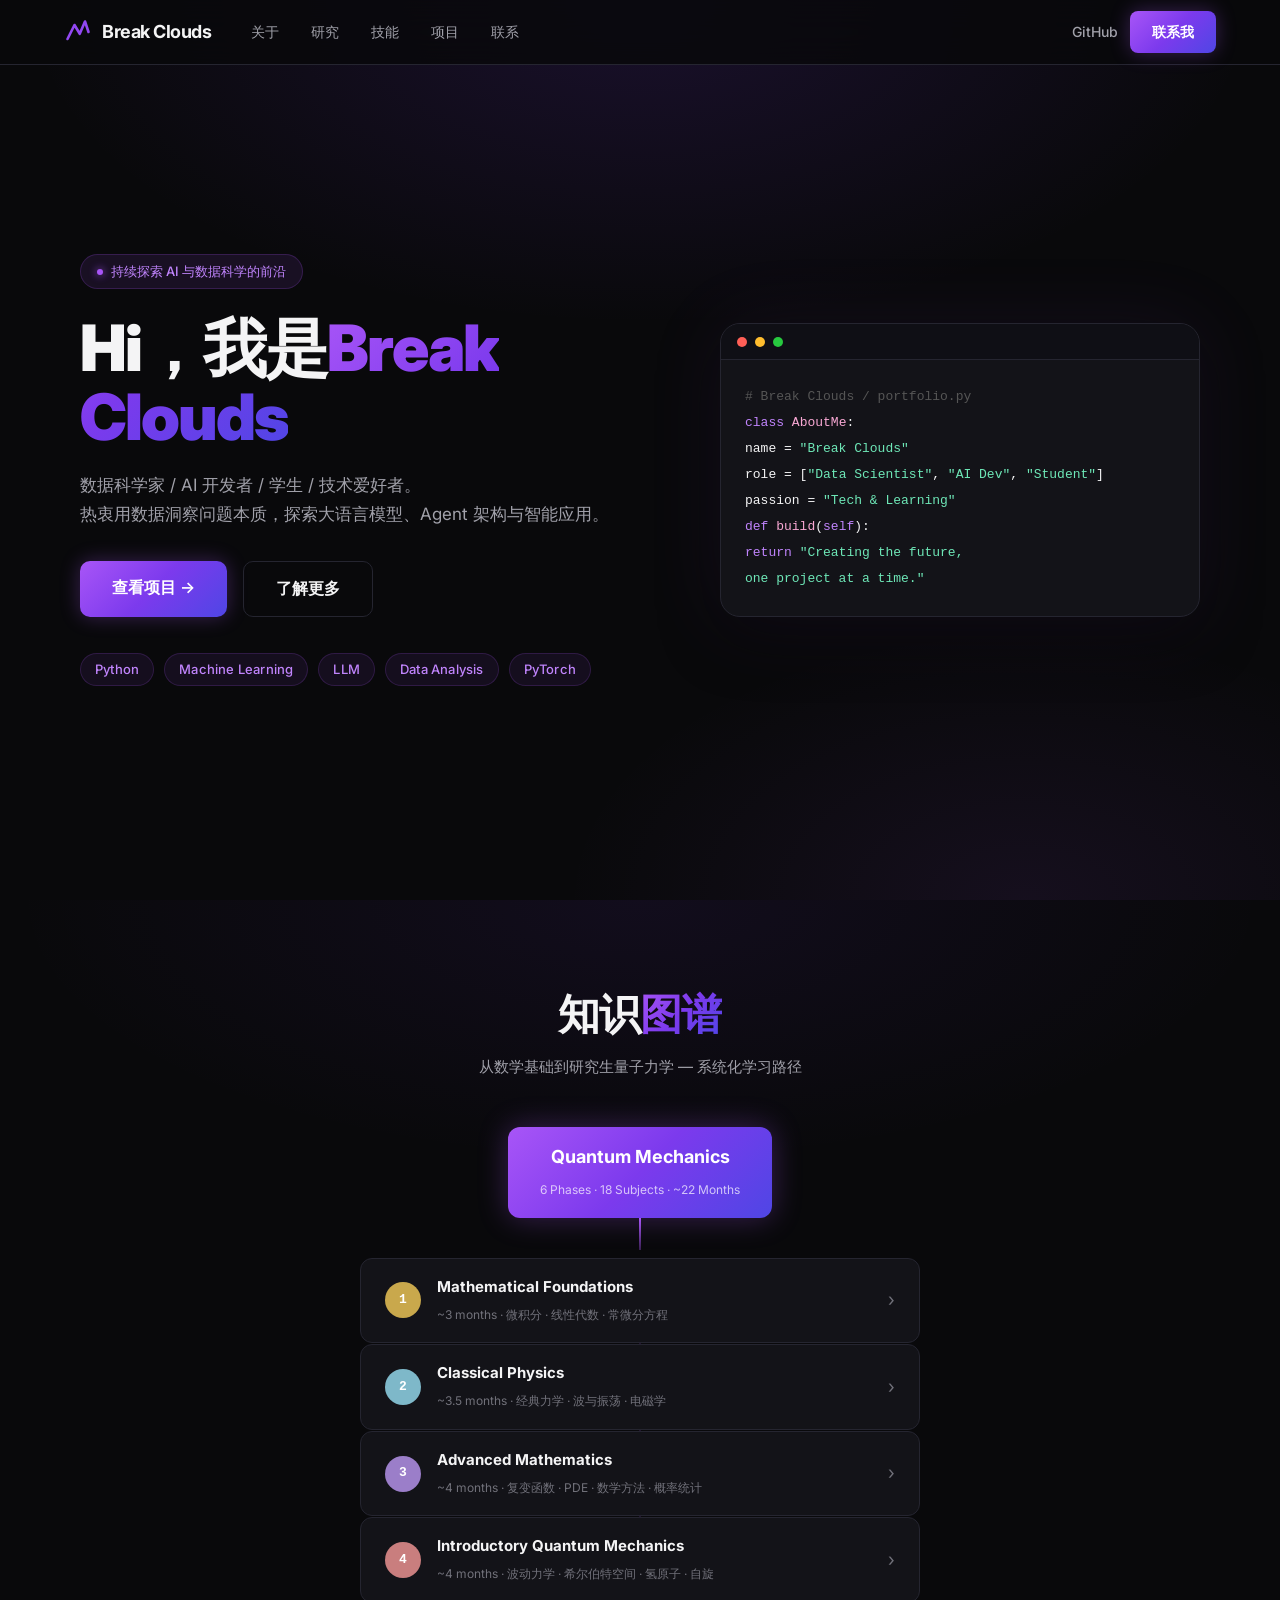
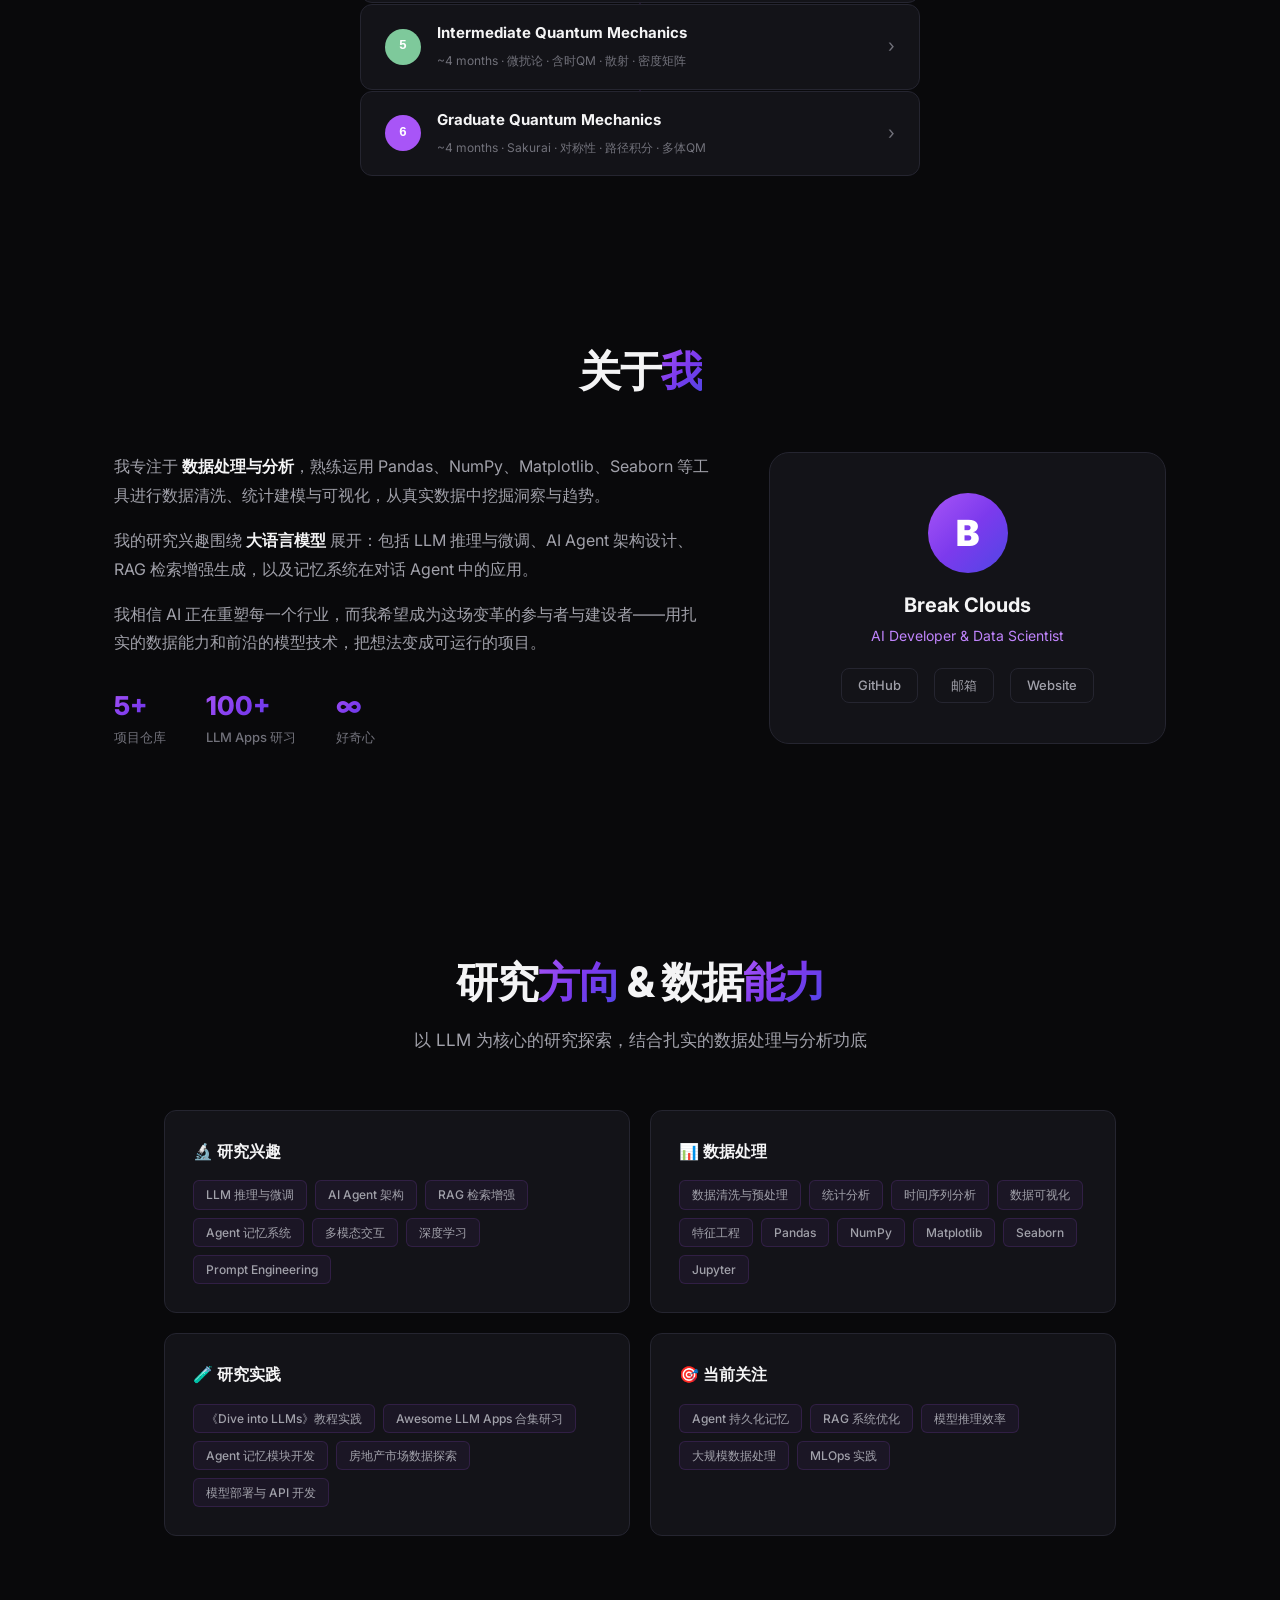
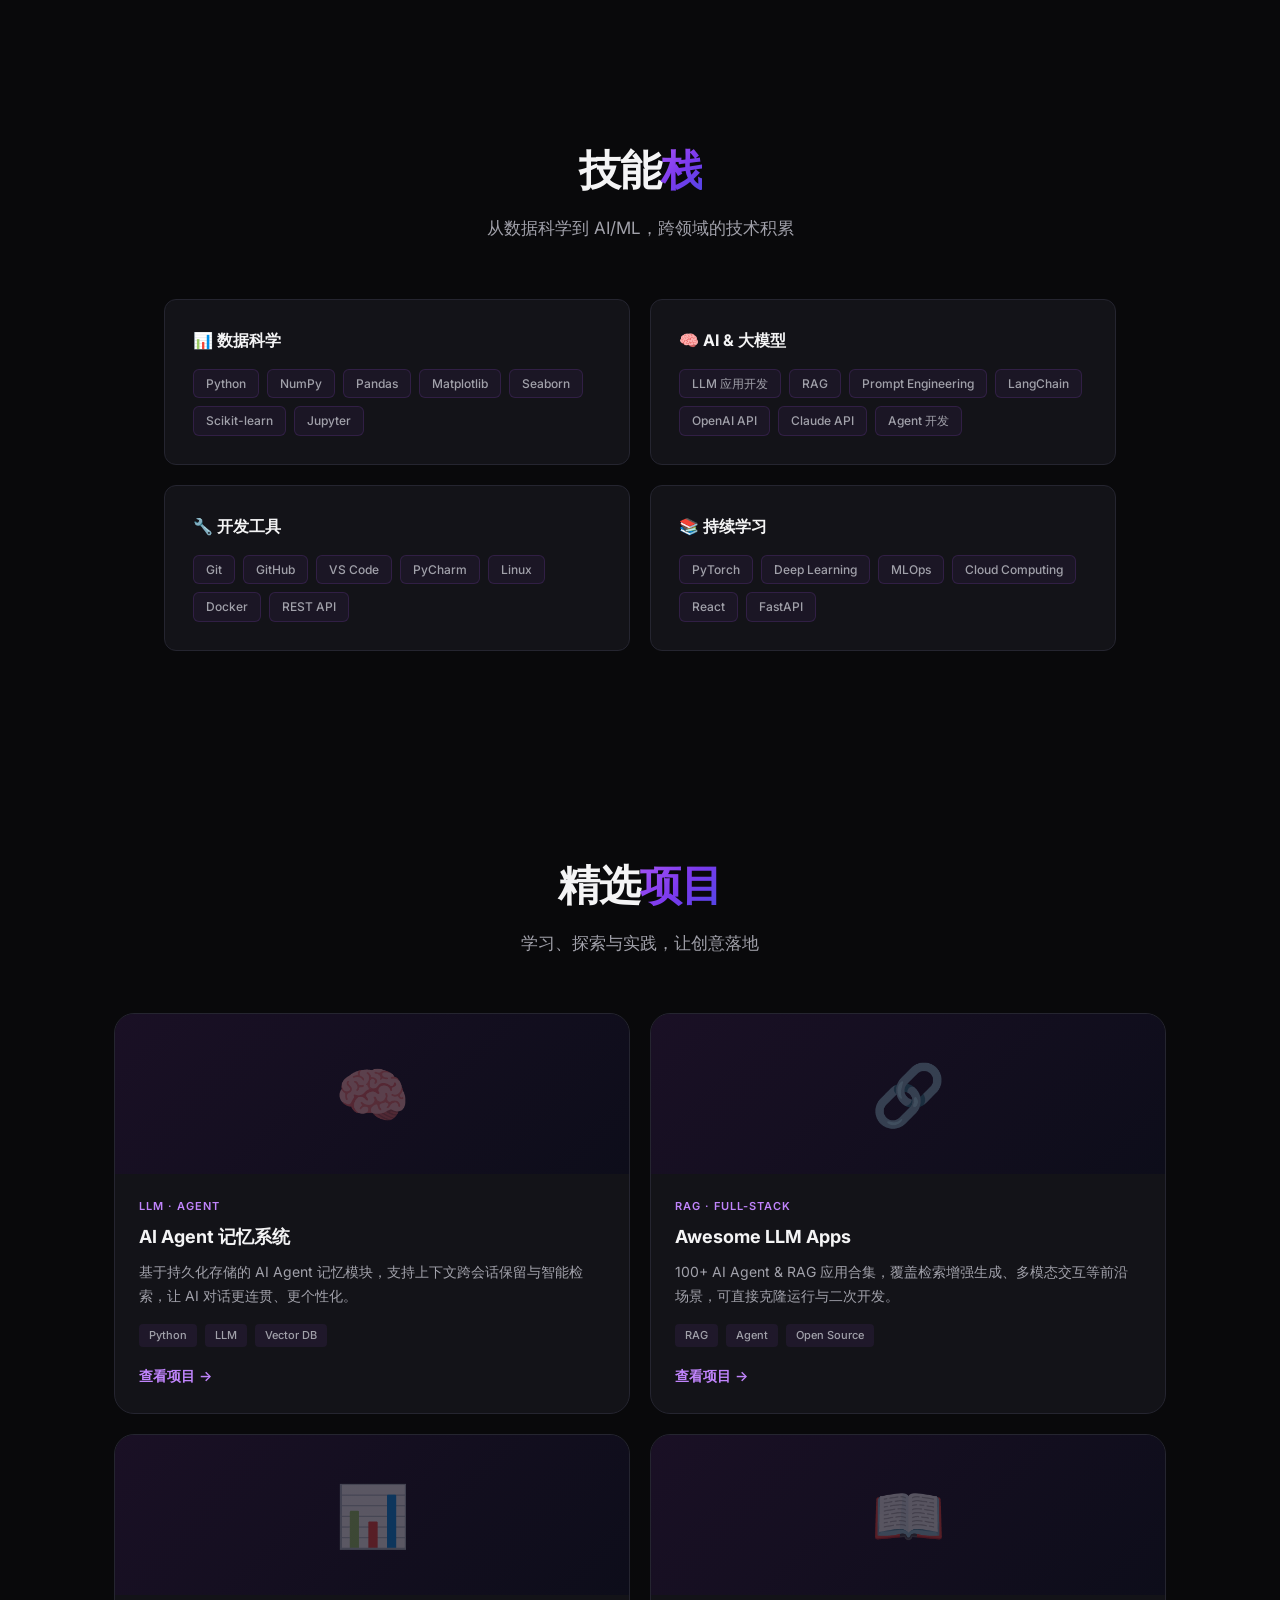
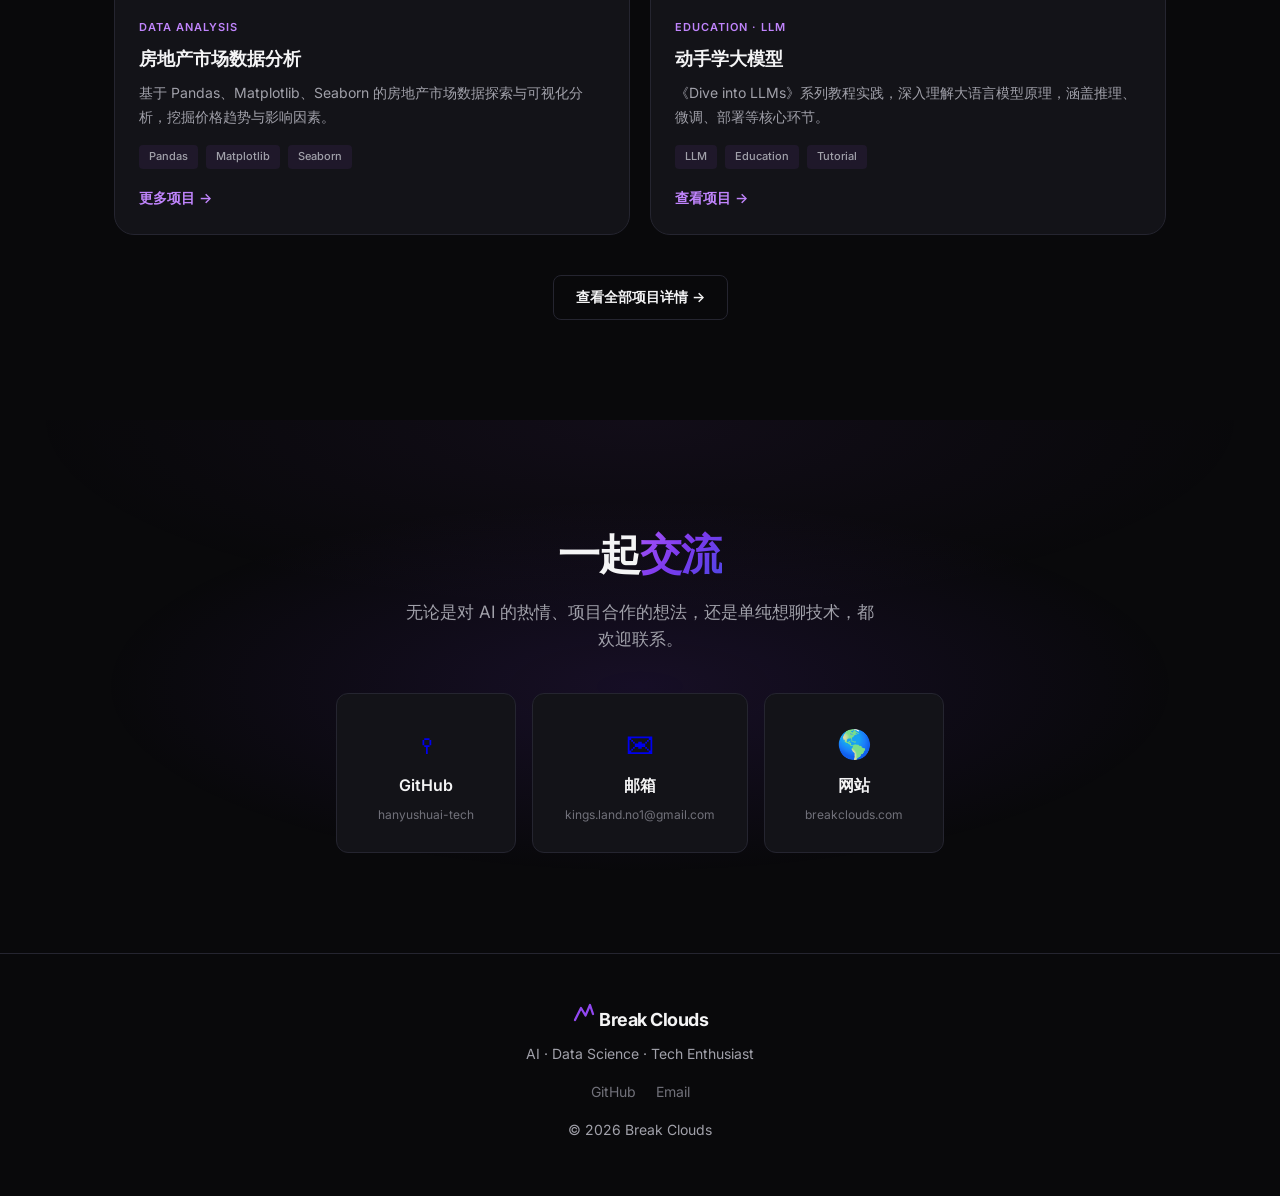
==== index.html @ 9a4477a2 "feat: add quantum mechanics knowledge graph tree to homepage" ====
<!DOCTYPE html>
<html lang="zh-CN">
<head>
<meta charset="UTF-8">
<link rel="icon" type="image/svg+xml" href="favicon.svg">
<meta name="viewport" content="width=device-width, initial-scale=1.0">
<title>Break Clouds — AI · 数据科学 · 技术探索</title>
<meta name="description" content="Break Clouds 个人品牌站 — 专注数据处理与 AI 研究，分享 LLM、Agent、RAG 项目与技术思考。">
<meta name="author" content="Break Clouds">
<meta name="keywords" content="AI,LLM,Data Science,Agent,RAG,Python,Machine Learning,数据科学,大语言模型">
<link rel="canonical" href="https://breakclouds.com/">

<!-- Open Graph -->
<meta property="og:type" content="website">
<meta property="og:url" content="https://breakclouds.com/">
<meta property="og:title" content="Break Clouds — AI · 数据科学 · 技术探索">
<meta property="og:description" content="专注数据处理与 AI 研究，分享 LLM、Agent、RAG 项目与技术思考。">
<meta property="og:site_name" content="Break Clouds">
<meta property="og:locale" content="zh_CN">

<!-- Twitter Card -->
<meta name="twitter:card" content="summary_large_image">
<meta name="twitter:title" content="Break Clouds — AI · 数据科学 · 技术探索">
<meta name="twitter:description" content="专注数据处理与 AI 研究，分享 LLM、Agent、RAG 项目与技术思考。">

<!-- JSON-LD Structured Data -->
<script type="application/ld+json">
{
  "@context": "https://schema.org",
  "@type": "Person",
  "name": "Break Clouds",
  "url": "https://breakclouds.com",
  "sameAs": [
    "https://github.com/hanyushuai-tech"
  ],
  "jobTitle": "AI Developer & Data Scientist",
  "description": "数据科学家 / AI 开发者 / 学生 / 技术爱好者",
  "email": "kings.land.no1@gmail.com",
  "knowsAbout": ["Artificial Intelligence", "Machine Learning", "Large Language Models", "Data Science", "Python", "RAG", "AI Agent"]
}
</script>

<link rel="stylesheet" href="style.css">
<link rel="preconnect" href="https://fonts.googleapis.com">
<link rel="preconnect" href="https://fonts.gstatic.com" crossorigin>
<link href="https://fonts.googleapis.com/css2?family=Inter:wght@400;500;600;700;800;900&display=swap" rel="stylesheet">

<!-- Google Analytics -->
<script async src="https://www.googletagmanager.com/gtag/js?id=G-9PDBBTPZYR"></script>
<script>
  window.dataLayer = window.dataLayer || [];
  function gtag(){dataLayer.push(arguments);}
  gtag('js', new Date());
  gtag('config', 'G-9PDBBTPZYR');
</script>
</head>
<body>

<nav class="nav" id="navbar">
  <div class="nav-inner">
    <a href="#" class="logo">
      <svg width="28" height="28" viewBox="0 0 32 32" fill="none">
        <path d="M4 24L12 8L18 18L24 4L28 16" stroke="url(#logo-grad)" stroke-width="3" stroke-linecap="round" stroke-linejoin="round"/>
        <defs><linearGradient id="logo-grad" x1="0" y1="32" x2="32" y2="0"><stop stop-color="#a855f7"/><stop offset="1" stop-color="#7c3aed"/></linearGradient></defs>
      </svg>
      Break Clouds
    </a>
    <div class="nav-links" id="navLinks">
      <a href="#about">关于</a>
      <a href="#research">研究</a>
      <a href="#skills">技能</a>
      <a href="projects.html">项目</a>
      <a href="#contact">联系</a>
    </div>
    <div class="nav-actions" id="navActions">
      <a href="https://github.com/hanyushuai-tech" target="_blank" rel="noopener" class="btn-ghost">GitHub</a>
      <a href="#contact" class="btn-primary">联系我</a>
    </div>
    <button class="hamburger" id="hamburger" aria-label="菜单" aria-expanded="false">
      <span></span><span></span><span></span>
    </button>
  </div>
</nav>

<!-- Mobile overlay -->
<div class="mobile-overlay" id="mobileOverlay">
  <div class="mobile-nav-content">
    <a href="#about" class="mobile-nav-link">关于</a>
    <a href="#research" class="mobile-nav-link">研究</a>
    <a href="#skills" class="mobile-nav-link">技能</a>
    <a href="projects.html" class="mobile-nav-link">项目</a>
    <a href="#contact" class="mobile-nav-link">联系</a>
    <div class="mobile-nav-divider"></div>
    <a href="https://github.com/hanyushuai-tech" target="_blank" rel="noopener" class="mobile-nav-link">GitHub</a>
    <a href="#contact" class="btn-primary mobile-cta">联系我</a>
  </div>
</div>

<section class="hero">
  <div class="hero-bg"></div>
  <div class="hero-content reveal">
    <div class="hero-badge">
      <span class="badge-dot"></span> 持续探索 AI 与数据科学的前沿
    </div>
    <h1>Hi，我是<span class="gradient-text">Break Clouds</span></h1>
    <p class="hero-desc">数据科学家 / AI 开发者 / 学生 / 技术爱好者。<br>热衷用数据洞察问题本质，探索大语言模型、Agent 架构与智能应用。</p>
    <div class="hero-btns">
      <a href="projects.html" class="btn-primary btn-lg">查看项目 →</a>
      <a href="#about" class="btn-outline btn-lg">了解更多</a>
    </div>
    <div class="hero-tags">
      <span class="tag">Python</span>
      <span class="tag">Machine Learning</span>
      <span class="tag">LLM</span>
      <span class="tag">Data Analysis</span>
      <span class="tag">PyTorch</span>
    </div>
  </div>
  <div class="hero-preview reveal">
    <div class="preview-window">
      <div class="preview-bar"><span></span><span></span><span></span></div>
      <div class="preview-code">
<span class="line"><span class="comment"># Break Clouds / portfolio.py</span></span>
<span class="line"></span>
<span class="line"><span class="keyword">class</span> <span class="fn">AboutMe</span>:</span>
<span class="line">    name     = <span class="string">"Break Clouds"</span></span>
<span class="line">    role     = [<span class="string">"Data Scientist"</span>, <span class="string">"AI Dev"</span>, <span class="string">"Student"</span>]</span>
<span class="line">    passion  = <span class="string">"Tech & Learning"</span></span>
<span class="line"></span>
<span class="line">    <span class="keyword">def</span> <span class="fn">build</span>(<span class="keyword">self</span>):</span>
<span class="line">        <span class="keyword">return</span> <span class="string">"Creating the future, </span></span>
<span class="line"><span class="string">                one project at a time."</span></span>
      </div>
    </div>
  </div>
</section>

<!-- ===== Knowledge Graph Tree ===== -->
<style>
.kg-section {
  padding: 80px 24px 60px;
  position: relative;
  overflow: hidden;
}
.kg-section::before {
  content: '';
  position: absolute; inset: 0;
  background: radial-gradient(ellipse 70% 40% at 50% 0%, rgba(124,58,237,0.08) 0%, transparent 70%);
  pointer-events: none;
}
.kg-header { text-align: center; margin-bottom: 48px; position: relative; z-index: 1; }
.kg-header h2 { font-size: clamp(28px, 4vw, 42px); font-weight: 800; letter-spacing: -1px; margin-bottom: 8px; }
.kg-header p { color: var(--text-dim); font-size: 15px; }

.kg-tree {
  max-width: 900px; margin: 0 auto;
  position: relative; z-index: 1;
}

/* Root node */
.kg-root {
  display: flex; flex-direction: column; align-items: center;
  margin-bottom: 8px;
}
.kg-root-node {
  background: var(--gradient-1); border: none; border-radius: 12px;
  padding: 16px 32px; text-align: center;
  box-shadow: 0 0 30px rgba(168,85,247,0.3);
  cursor: default;
}
.kg-root-node h3 { font-size: 18px; font-weight: 700; color: #fff; margin: 0 0 4px; }
.kg-root-node span { font-size: 12px; color: rgba(255,255,255,0.7); }

/* Vertical connector from root */
.kg-trunk {
  width: 2px; height: 32px;
  background: linear-gradient(to bottom, var(--purple), rgba(168,85,247,0.3));
  margin: 0 auto;
}

/* Horizontal bar connecting phases */
.kg-hbar {
  height: 2px; background: rgba(168,85,247,0.25);
  margin: 0 auto; position: relative;
}

/* Phase level */
.kg-phases {
  display: flex; flex-direction: column; gap: 0;
  position: relative;
}

.kg-phase { position: relative; }

/* Vertical line on left */
.kg-phase::before {
  content: ''; position: absolute;
  left: 50%; top: 0; bottom: 0;
  width: 2px; background: rgba(168,85,247,0.15);
  transform: translateX(-50%);
  z-index: 0;
}
.kg-phase:last-child::before { display: none; }

/* Phase header (clickable) */
.kg-phase-header {
  display: flex; align-items: center; gap: 16px;
  background: var(--bg-card); border: 1px solid var(--border);
  border-radius: 12px; padding: 16px 24px;
  cursor: pointer; transition: all 0.3s;
  position: relative; z-index: 1;
  margin: 0 auto;
  max-width: 560px; width: 100%;
}
.kg-phase-header:hover { border-color: var(--pc, var(--purple)); }
.kg-phase-header.open { border-color: var(--pc, var(--purple)); border-bottom-left-radius: 0; border-bottom-right-radius: 0; }

.kg-phase-dot {
  width: 36px; height: 36px; border-radius: 50%;
  display: flex; align-items: center; justify-content: center;
  font-family: 'SF Mono','Fira Code',monospace; font-size: 13px; font-weight: 700;
  color: #fff; flex-shrink: 0;
}
.kg-phase-info { flex: 1; }
.kg-phase-info h4 { font-size: 15px; font-weight: 700; margin: 0 0 2px; }
.kg-phase-info small { font-size: 12px; color: var(--text-muted); }
.kg-phase-arrow {
  font-size: 18px; color: var(--text-muted); transition: transform 0.3s;
  flex-shrink: 0;
}
.kg-phase-header.open .kg-phase-arrow { transform: rotate(90deg); }

/* Phase colors */
.kg-phase[data-p="1"] { --pc: #c9a84c; }
.kg-phase[data-p="2"] { --pc: #7eb8c9; }
.kg-phase[data-p="3"] { --pc: #9b7ec9; }
.kg-phase[data-p="4"] { --pc: #c97e7e; }
.kg-phase[data-p="5"] { --pc: #7ec99b; }
.kg-phase[data-p="6"] { --pc: #a855f7; }

/* Subjects panel */
.kg-subjects {
  max-width: 560px; margin: 0 auto;
  background: var(--bg-card); border: 1px solid var(--pc, var(--border));
  border-top: none; border-radius: 0 0 12px 12px;
  overflow: hidden; transition: max-height 0.4s ease, opacity 0.3s;
  max-height: 0; opacity: 0;
}
.kg-subjects.open { max-height: 2000px; opacity: 1; }

.kg-subject {
  padding: 14px 24px;
  border-bottom: 1px solid rgba(255,255,255,0.04);
  cursor: pointer; transition: background 0.2s;
}
.kg-subject:last-child { border-bottom: none; }
.kg-subject:hover { background: rgba(255,255,255,0.02); }

.kg-subject-top {
  display: flex; align-items: center; justify-content: space-between;
  gap: 12px;
}
.kg-subject-name {
  font-size: 14px; font-weight: 600; color: var(--text);
  display: flex; align-items: center; gap: 8px;
}
.kg-subject-name::before {
  content: ''; width: 6px; height: 6px; border-radius: 50%;
  background: var(--pc); flex-shrink: 0;
}
.kg-subject-weeks {
  font-family: 'SF Mono','Fira Code',monospace;
  font-size: 11px; color: var(--text-muted); flex-shrink: 0;
}

/* Topic tags */
.kg-topics {
  display: flex; flex-wrap: wrap; gap: 4px;
  margin-top: 10px; padding-top: 10px;
  border-top: 1px solid rgba(255,255,255,0.04);
  max-height: 0; overflow: hidden; opacity: 0;
  transition: max-height 0.3s, opacity 0.3s, margin-top 0.3s, padding-top 0.3s;
}
.kg-topics.open { max-height: 500px; opacity: 1; margin-top: 10px; padding-top: 10px; }

.kg-tag {
  font-size: 11px; padding: 2px 8px; border-radius: 4px;
  font-weight: 500; white-space: nowrap;
  background: rgba(168,85,247,0.06); color: var(--text-dim);
  border: 1px solid rgba(168,85,247,0.12);
}

/* Connector lines between levels */
.kg-connector {
  display: flex; justify-content: center;
  height: 24px; position: relative;
}
.kg-connector::after {
  content: ''; position: absolute;
  left: 50%; top: 0; bottom: 0;
  width: 2px;
  background: linear-gradient(to bottom, var(--pc, var(--purple)), transparent);
  transform: translateX(-50%);
}

/* Entrance animation */
.kg-phase {
  opacity: 0; transform: translateY(20px);
  animation: kg-fadeIn 0.5s ease forwards;
}
.kg-phase:nth-child(1) { animation-delay: 0.1s; }
.kg-phase:nth-child(2) { animation-delay: 0.2s; }
.kg-phase:nth-child(3) { animation-delay: 0.3s; }
.kg-phase:nth-child(4) { animation-delay: 0.4s; }
.kg-phase:nth-child(5) { animation-delay: 0.5s; }
.kg-phase:nth-child(6) { animation-delay: 0.6s; }

@keyframes kg-fadeIn {
  to { opacity: 1; transform: translateY(0); }
}

/* Responsive */
@media (max-width: 640px) {
  .kg-phase-header { padding: 12px 16px; gap: 12px; }
  .kg-phase-dot { width: 30px; height: 30px; font-size: 11px; }
  .kg-phase-info h4 { font-size: 14px; }
  .kg-subject { padding: 12px 16px; }
  .kg-subject-name { font-size: 13px; }
  .kg-tag { font-size: 10px; padding: 1px 6px; }
}
</style>

<section class="kg-section">
  <div class="kg-header reveal">
    <h2>知识<span class="gradient-text">图谱</span></h2>
    <p>从数学基础到研究生量子力学 — 系统化学习路径</p>
  </div>

  <div class="kg-tree">
    <div class="kg-root reveal">
      <div class="kg-root-node">
        <h3>Quantum Mechanics</h3>
        <span>6 Phases · 18 Subjects · ~22 Months</span>
      </div>
      <div class="kg-trunk"></div>
    </div>

    <div class="kg-phases">

      <!-- Phase 1 -->
      <div class="kg-phase" data-p="1">
        <div class="kg-phase-header" onclick="togglePhase(this)">
          <div class="kg-phase-dot" style="background:#c9a84c;">1</div>
          <div class="kg-phase-info">
            <h4>Mathematical Foundations</h4>
            <small>~3 months · 微积分 · 线性代数 · 常微分方程</small>
          </div>
          <div class="kg-phase-arrow">›</div>
        </div>
        <div class="kg-subjects">
          <div class="kg-subject" onclick="toggleTopics(this)">
            <div class="kg-subject-top">
              <span class="kg-subject-name">Calculus (Single & Multivariable)</span>
              <span class="kg-subject-weeks">5–6 wks</span>
            </div>
            <div class="kg-topics">
              <span class="kg-tag">limits & continuity</span>
              <span class="kg-tag">integration techniques</span>
              <span class="kg-tag">partial derivatives</span>
              <span class="kg-tag">gradient & divergence</span>
              <span class="kg-tag">vector calculus</span>
            </div>
          </div>
          <div class="kg-subject" onclick="toggleTopics(this)">
            <div class="kg-subject-top">
              <span class="kg-subject-name">Linear Algebra</span>
              <span class="kg-subject-weeks">4–5 wks</span>
            </div>
            <div class="kg-topics">
              <span class="kg-tag">vector spaces</span>
              <span class="kg-tag">matrices & determinants</span>
              <span class="kg-tag">eigenvalues & eigenvectors</span>
              <span class="kg-tag">inner products</span>
              <span class="kg-tag">diagonalization</span>
              <span class="kg-tag">Hermitian matrices</span>
            </div>
          </div>
          <div class="kg-subject" onclick="toggleTopics(this)">
            <div class="kg-subject-top">
              <span class="kg-subject-name">Ordinary Differential Equations</span>
              <span class="kg-subject-weeks">3–4 wks</span>
            </div>
            <div class="kg-topics">
              <span class="kg-tag">first-order ODEs</span>
              <span class="kg-tag">second-order linear ODEs</span>
              <span class="kg-tag">separation of variables</span>
              <span class="kg-tag">series solutions</span>
              <span class="kg-tag">Sturm–Liouville theory</span>
            </div>
          </div>
        </div>
      </div>

      <!-- Phase 2 -->
      <div class="kg-phase" data-p="2">
        <div class="kg-phase-header" onclick="togglePhase(this)">
          <div class="kg-phase-dot" style="background:#7eb8c9;">2</div>
          <div class="kg-phase-info">
            <h4>Classical Physics</h4>
            <small>~3.5 months · 经典力学 · 波与振荡 · 电磁学</small>
          </div>
          <div class="kg-phase-arrow">›</div>
        </div>
        <div class="kg-subjects">
          <div class="kg-subject" onclick="toggleTopics(this)">
            <div class="kg-subject-top">
              <span class="kg-subject-name">Classical Mechanics</span>
              <span class="kg-subject-weeks">5–6 wks</span>
            </div>
            <div class="kg-topics">
              <span class="kg-tag">Newton's laws</span>
              <span class="kg-tag">conservation laws</span>
              <span class="kg-tag">Lagrangian mechanics</span>
              <span class="kg-tag">Hamiltonian mechanics</span>
              <span class="kg-tag">phase space</span>
              <span class="kg-tag">central force problems</span>
            </div>
          </div>
          <div class="kg-subject" onclick="toggleTopics(this)">
            <div class="kg-subject-top">
              <span class="kg-subject-name">Waves & Oscillations</span>
              <span class="kg-subject-weeks">3–4 wks</span>
            </div>
            <div class="kg-topics">
              <span class="kg-tag">simple harmonic motion</span>
              <span class="kg-tag">wave equation</span>
              <span class="kg-tag">superposition & interference</span>
              <span class="kg-tag">Fourier analysis intro</span>
              <span class="kg-tag">standing waves</span>
            </div>
          </div>
          <div class="kg-subject" onclick="toggleTopics(this)">
            <div class="kg-subject-top">
              <span class="kg-subject-name">Electromagnetism</span>
              <span class="kg-subject-weeks">5–6 wks</span>
            </div>
            <div class="kg-topics">
              <span class="kg-tag">Coulomb & Gauss laws</span>
              <span class="kg-tag">Maxwell's equations</span>
              <span class="kg-tag">electromagnetic waves</span>
              <span class="kg-tag">vector potential</span>
              <span class="kg-tag">gauge transformations</span>
            </div>
          </div>
        </div>
      </div>

      <!-- Phase 3 -->
      <div class="kg-phase" data-p="3">
        <div class="kg-phase-header" onclick="togglePhase(this)">
          <div class="kg-phase-dot" style="background:#9b7ec9;">3</div>
          <div class="kg-phase-info">
            <h4>Advanced Mathematics</h4>
            <small>~4 months · 复变函数 · PDE · 数学方法 · 概率统计</small>
          </div>
          <div class="kg-phase-arrow">›</div>
        </div>
        <div class="kg-subjects">
          <div class="kg-subject" onclick="toggleTopics(this)">
            <div class="kg-subject-top">
              <span class="kg-subject-name">Complex Analysis</span>
              <span class="kg-subject-weeks">4–5 wks</span>
            </div>
            <div class="kg-topics">
              <span class="kg-tag">analytic functions</span>
              <span class="kg-tag">Cauchy's theorem</span>
              <span class="kg-tag">residue theorem</span>
              <span class="kg-tag">contour integration</span>
              <span class="kg-tag">branch cuts</span>
            </div>
          </div>
          <div class="kg-subject" onclick="toggleTopics(this)">
            <div class="kg-subject-top">
              <span class="kg-subject-name">Partial Differential Equations</span>
              <span class="kg-subject-weeks">4–5 wks</span>
            </div>
            <div class="kg-topics">
              <span class="kg-tag">heat & wave equations</span>
              <span class="kg-tag">Fourier series</span>
              <span class="kg-tag">Fourier transforms</span>
              <span class="kg-tag">spherical coordinates</span>
              <span class="kg-tag">Legendre polynomials</span>
              <span class="kg-tag">spherical harmonics</span>
            </div>
          </div>
          <div class="kg-subject" onclick="toggleTopics(this)">
            <div class="kg-subject-top">
              <span class="kg-subject-name">Mathematical Methods for Physics</span>
              <span class="kg-subject-weeks">5–6 wks</span>
            </div>
            <div class="kg-topics">
              <span class="kg-tag">special functions</span>
              <span class="kg-tag">Hermite polynomials</span>
              <span class="kg-tag">Laguerre polynomials</span>
              <span class="kg-tag">Green's functions</span>
              <span class="kg-tag">tensor analysis</span>
              <span class="kg-tag">variational calculus</span>
            </div>
          </div>
          <div class="kg-subject" onclick="toggleTopics(this)">
            <div class="kg-subject-top">
              <span class="kg-subject-name">Probability & Statistics</span>
              <span class="kg-subject-weeks">2–3 wks</span>
            </div>
            <div class="kg-topics">
              <span class="kg-tag">probability distributions</span>
              <span class="kg-tag">expectation values</span>
              <span class="kg-tag">Gaussian distribution</span>
              <span class="kg-tag">uncertainty & variance</span>
            </div>
          </div>
        </div>
      </div>

      <!-- Phase 4 -->
      <div class="kg-phase" data-p="4">
        <div class="kg-phase-header" onclick="togglePhase(this)">
          <div class="kg-phase-dot" style="background:#c97e7e;">4</div>
          <div class="kg-phase-info">
            <h4>Introductory Quantum Mechanics</h4>
            <small>~4 months · 波动力学 · 希尔伯特空间 · 氢原子 · 自旋</small>
          </div>
          <div class="kg-phase-arrow">›</div>
        </div>
        <div class="kg-subjects">
          <div class="kg-subject" onclick="toggleTopics(this)">
            <div class="kg-subject-top">
              <span class="kg-subject-name">Foundations & Wave Mechanics</span>
              <span class="kg-subject-weeks">4–5 wks</span>
            </div>
            <div class="kg-topics">
              <span class="kg-tag">Born rule</span>
              <span class="kg-tag">infinite square well</span>
              <span class="kg-tag">harmonic oscillator</span>
              <span class="kg-tag">free particle & wave packets</span>
              <span class="kg-tag">uncertainty principle</span>
              <span class="kg-tag">Dirac notation intro</span>
            </div>
          </div>
          <div class="kg-subject" onclick="toggleTopics(this)">
            <div class="kg-subject-top">
              <span class="kg-subject-name">Formalism: Hilbert Space & Operators</span>
              <span class="kg-subject-weeks">3–4 wks</span>
            </div>
            <div class="kg-topics">
              <span class="kg-tag">Hermitian operators</span>
              <span class="kg-tag">commutators</span>
              <span class="kg-tag">generalized uncertainty</span>
              <span class="kg-tag">Dirac notation</span>
              <span class="kg-tag">position & momentum representations</span>
            </div>
          </div>
          <div class="kg-subject" onclick="toggleTopics(this)">
            <div class="kg-subject-top">
              <span class="kg-subject-name">3D QM & the Hydrogen Atom</span>
              <span class="kg-subject-weeks">4–5 wks</span>
            </div>
            <div class="kg-topics">
              <span class="kg-tag">3D Schrödinger eq.</span>
              <span class="kg-tag">angular momentum operators</span>
              <span class="kg-tag">spherical harmonics</span>
              <span class="kg-tag">radial equation</span>
              <span class="kg-tag">hydrogen energy levels</span>
              <span class="kg-tag">quantum numbers n, l, m</span>
            </div>
          </div>
          <div class="kg-subject" onclick="toggleTopics(this)">
            <div class="kg-subject-top">
              <span class="kg-subject-name">Spin & Identical Particles</span>
              <span class="kg-subject-weeks">3–4 wks</span>
            </div>
            <div class="kg-topics">
              <span class="kg-tag">spin-1/2</span>
              <span class="kg-tag">Pauli matrices</span>
              <span class="kg-tag">spinors</span>
              <span class="kg-tag">addition of angular momentum</span>
              <span class="kg-tag">Clebsch–Gordan coefficients</span>
              <span class="kg-tag">fermions vs bosons</span>
            </div>
          </div>
        </div>
      </div>

      <!-- Phase 5 -->
      <div class="kg-phase" data-p="5">
        <div class="kg-phase-header" onclick="togglePhase(this)">
          <div class="kg-phase-dot" style="background:#7ec99b;">5</div>
          <div class="kg-phase-info">
            <h4>Intermediate Quantum Mechanics</h4>
            <small>~4 months · 微扰论 · 含时QM · 散射 · 密度矩阵</small>
          </div>
          <div class="kg-phase-arrow">›</div>
        </div>
        <div class="kg-subjects">
          <div class="kg-subject" onclick="toggleTopics(this)">
            <div class="kg-subject-top">
              <span class="kg-subject-name">Perturbation Theory</span>
              <span class="kg-subject-weeks">4–5 wks</span>
            </div>
            <div class="kg-topics">
              <span class="kg-tag">non-degenerate perturbation</span>
              <span class="kg-tag">degenerate perturbation</span>
              <span class="kg-tag">fine structure of hydrogen</span>
              <span class="kg-tag">Zeeman effect</span>
              <span class="kg-tag">variational method</span>
              <span class="kg-tag">WKB approximation</span>
            </div>
          </div>
          <div class="kg-subject" onclick="toggleTopics(this)">
            <div class="kg-subject-top">
              <span class="kg-subject-name">Time-Dependent QM & Transitions</span>
              <span class="kg-subject-weeks">3–4 wks</span>
            </div>
            <div class="kg-topics">
              <span class="kg-tag">time-dependent perturbation</span>
              <span class="kg-tag">Fermi's golden rule</span>
              <span class="kg-tag">selection rules</span>
              <span class="kg-tag">spontaneous emission</span>
              <span class="kg-tag">adiabatic theorem</span>
            </div>
          </div>
          <div class="kg-subject" onclick="toggleTopics(this)">
            <div class="kg-subject-top">
              <span class="kg-subject-name">Scattering Theory</span>
              <span class="kg-subject-weeks">3–4 wks</span>
            </div>
            <div class="kg-topics">
              <span class="kg-tag">cross sections</span>
              <span class="kg-tag">Born approximation</span>
              <span class="kg-tag">partial wave analysis</span>
              <span class="kg-tag">phase shifts</span>
              <span class="kg-tag">optical theorem</span>
            </div>
          </div>
          <div class="kg-subject" onclick="toggleTopics(this)">
            <div class="kg-subject-top">
              <span class="kg-subject-name">Density Matrices & Mixed States</span>
              <span class="kg-subject-weeks">2–3 wks</span>
            </div>
            <div class="kg-topics">
              <span class="kg-tag">density operator</span>
              <span class="kg-tag">pure vs mixed states</span>
              <span class="kg-tag">partial trace</span>
              <span class="kg-tag">decoherence</span>
              <span class="kg-tag">quantum entanglement</span>
            </div>
          </div>
        </div>
      </div>

      <!-- Phase 6 -->
      <div class="kg-phase" data-p="6">
        <div class="kg-phase-header" onclick="togglePhase(this)">
          <div class="kg-phase-dot" style="background:#a855f7;">6</div>
          <div class="kg-phase-info">
            <h4>Graduate Quantum Mechanics</h4>
            <small>~4 months · Sakurai · 对称性 · 路径积分 · 多体QM</small>
          </div>
          <div class="kg-phase-arrow">›</div>
        </div>
        <div class="kg-subjects">
          <div class="kg-subject" onclick="toggleTopics(this)">
            <div class="kg-subject-top">
              <span class="kg-subject-name">Sakurai: Fundamental Concepts</span>
              <span class="kg-subject-weeks">5–6 wks</span>
            </div>
            <div class="kg-topics">
              <span class="kg-tag">bra-ket formalism</span>
              <span class="kg-tag">Schrödinger picture</span>
              <span class="kg-tag">Heisenberg picture</span>
              <span class="kg-tag">interaction picture</span>
              <span class="kg-tag">propagators</span>
              <span class="kg-tag">coherent states</span>
            </div>
          </div>
          <div class="kg-subject" onclick="toggleTopics(this)">
            <div class="kg-subject-top">
              <span class="kg-subject-name">Symmetries in Quantum Mechanics</span>
              <span class="kg-subject-weeks">4–5 wks</span>
            </div>
            <div class="kg-topics">
              <span class="kg-tag">rotational symmetry</span>
              <span class="kg-tag">SU(2) & SO(3)</span>
              <span class="kg-tag">parity & time reversal</span>
              <span class="kg-tag">Noether's theorem</span>
              <span class="kg-tag">Wigner's theorem</span>
              <span class="kg-tag">irreducible representations</span>
            </div>
          </div>
          <div class="kg-subject" onclick="toggleTopics(this)">
            <div class="kg-subject-top">
              <span class="kg-subject-name">Path Integral Formulation</span>
              <span class="kg-subject-weeks">3–4 wks</span>
            </div>
            <div class="kg-topics">
              <span class="kg-tag">sum over histories</span>
              <span class="kg-tag">Feynman path integral</span>
              <span class="kg-tag">stationary phase approximation</span>
              <span class="kg-tag">Euclidean path integral</span>
              <span class="kg-tag">connection to QFT action</span>
            </div>
          </div>
          <div class="kg-subject" onclick="toggleTopics(this)">
            <div class="kg-subject-top">
              <span class="kg-subject-name">Identical Particles & Many-Body QM</span>
              <span class="kg-subject-weeks">3–4 wks</span>
            </div>
            <div class="kg-topics">
              <span class="kg-tag">second quantization</span>
              <span class="kg-tag">creation & annihilation operators</span>
              <span class="kg-tag">Fock space</span>
              <span class="kg-tag">Hartree–Fock method</span>
              <span class="kg-tag">Bose–Einstein & Fermi–Dirac</span>
            </div>
          </div>
        </div>
      </div>

    </div>
  </div>
</section>

<script>
function togglePhase(header) {
  var subjects = header.nextElementSibling;
  var isOpen = header.classList.contains('open');
  // Close all
  document.querySelectorAll('.kg-phase-header.open').forEach(function(h) {
    h.classList.remove('open');
    h.nextElementSibling.classList.remove('open');
  });
  // Toggle clicked
  if (!isOpen) {
    header.classList.add('open');
    subjects.classList.add('open');
  }
}

function toggleTopics(subject) {
  var topics = subject.querySelector('.kg-topics');
  if (topics) topics.classList.toggle('open');
}
</script>

<section class="about reveal" id="about">
  <h2 class="section-title">关于<span class="gradient-text">我</span></h2>
  <div class="about-grid">
    <div class="about-text">
      <p>我专注于 <strong>数据处理与分析</strong>，熟练运用 Pandas、NumPy、Matplotlib、Seaborn 等工具进行数据清洗、统计建模与可视化，从真实数据中挖掘洞察与趋势。</p>
      <p>我的研究兴趣围绕 <strong>大语言模型</strong> 展开：包括 LLM 推理与微调、AI Agent 架构设计、RAG 检索增强生成，以及记忆系统在对话 Agent 中的应用。</p>
      <p>我相信 AI 正在重塑每一个行业，而我希望成为这场变革的参与者与建设者——用扎实的数据能力和前沿的模型技术，把想法变成可运行的项目。</p>
      <div class="about-stats">
        <div class="astat"><span>5+</span> 项目仓库</div>
        <div class="astat"><span>100+</span> LLM Apps 研习</div>
        <div class="astat"><span>∞</span> 好奇心</div>
      </div>
    </div>
    <div class="about-card">
      <div class="about-avatar"></div>
      <h3>Break Clouds</h3>
      <p class="about-role">AI Developer & Data Scientist</p>
      <div class="about-links">
        <a href="https://github.com/hanyushuai-tech" target="_blank" rel="noopener">GitHub</a>
        <a href="mailto:kings.land.no1@gmail.com">邮箱</a>
        <a href="https://breakclouds.com">Website</a>
      </div>
    </div>
  </div>
</section>

<section class="skills reveal" id="research">
  <h2 class="section-title">研究<span class="gradient-text">方向</span> &amp; 数据<span class="gradient-text">能力</span></h2>
  <p class="section-desc">以 LLM 为核心的研究探索，结合扎实的数据处理与分析功底</p>
  <div class="skill-cats">
    <div class="skill-cat">
      <h3>🔬 研究兴趣</h3>
      <div class="skill-tags">
        <span>LLM 推理与微调</span><span>AI Agent 架构</span><span>RAG 检索增强</span><span>Agent 记忆系统</span><span>多模态交互</span><span>深度学习</span><span>Prompt Engineering</span>
      </div>
    </div>
    <div class="skill-cat">
      <h3>📊 数据处理</h3>
      <div class="skill-tags">
        <span>数据清洗与预处理</span><span>统计分析</span><span>时间序列分析</span><span>数据可视化</span><span>特征工程</span><span>Pandas</span><span>NumPy</span><span>Matplotlib</span><span>Seaborn</span><span>Jupyter</span>
      </div>
    </div>
    <div class="skill-cat">
      <h3>🧪 研究实践</h3>
      <div class="skill-tags">
        <span>《Dive into LLMs》教程实践</span><span>Awesome LLM Apps 合集研习</span><span>Agent 记忆模块开发</span><span>房地产市场数据探索</span><span>模型部署与 API 开发</span>
      </div>
    </div>
    <div class="skill-cat">
      <h3>🎯 当前关注</h3>
      <div class="skill-tags">
        <span>Agent 持久化记忆</span><span>RAG 系统优化</span><span>模型推理效率</span><span>大规模数据处理</span><span>MLOps 实践</span>
      </div>
    </div>
  </div>
</section>

<section class="skills reveal" id="skills">
  <h2 class="section-title">技能<span class="gradient-text">栈</span></h2>
  <p class="section-desc">从数据科学到 AI/ML，跨领域的技术积累</p>
  <div class="skill-cats">
    <div class="skill-cat">
      <h3>&#128202; 数据科学</h3>
      <div class="skill-tags">
        <span>Python</span><span>NumPy</span><span>Pandas</span><span>Matplotlib</span><span>Seaborn</span><span>Scikit-learn</span><span>Jupyter</span>
      </div>
    </div>
    <div class="skill-cat">
      <h3>&#129504; AI & 大模型</h3>
      <div class="skill-tags">
        <span>LLM 应用开发</span><span>RAG</span><span>Prompt Engineering</span><span>LangChain</span><span>OpenAI API</span><span>Claude API</span><span>Agent 开发</span>
      </div>
    </div>
    <div class="skill-cat">
      <h3>&#128295; 开发工具</h3>
      <div class="skill-tags">
        <span>Git</span><span>GitHub</span><span>VS Code</span><span>PyCharm</span><span>Linux</span><span>Docker</span><span>REST API</span>
      </div>
    </div>
    <div class="skill-cat">
      <h3>&#128218; 持续学习</h3>
      <div class="skill-tags">
        <span>PyTorch</span><span>Deep Learning</span><span>MLOps</span><span>Cloud Computing</span><span>React</span><span>FastAPI</span>
      </div>
    </div>
  </div>
</section>

<section class="projects reveal" id="projects">
  <h2 class="section-title">精选<span class="gradient-text">项目</span></h2>
  <p class="section-desc">学习、探索与实践，让创意落地</p>
  <div class="project-grid">

    <div class="project-card">
      <div class="project-img img-agent"></div>
      <div class="project-info">
        <div class="project-tag">LLM · Agent</div>
        <h3>AI Agent 记忆系统</h3>
        <p>基于持久化存储的 AI Agent 记忆模块，支持上下文跨会话保留与智能检索，让 AI 对话更连贯、更个性化。</p>
        <div class="project-tech"><span>Python</span><span>LLM</span><span>Vector DB</span></div>
        <a href="https://github.com/hanyushuai-tech/agentmemory" target="_blank" rel="noopener" class="project-link">查看项目 →</a>
      </div>
    </div>

    <div class="project-card">
      <div class="project-img img-rag"></div>
      <div class="project-info">
        <div class="project-tag">RAG · Full-Stack</div>
        <h3>Awesome LLM Apps</h3>
        <p>100+ AI Agent & RAG 应用合集，覆盖检索增强生成、多模态交互等前沿场景，可直接克隆运行与二次开发。</p>
        <div class="project-tech"><span>RAG</span><span>Agent</span><span>Open Source</span></div>
        <a href="https://github.com/hanyushuai-tech/awesome-llm-apps" target="_blank" rel="noopener" class="project-link">查看项目 →</a>
      </div>
    </div>

    <div class="project-card">
      <div class="project-img img-data"></div>
      <div class="project-info">
        <div class="project-tag">Data Analysis</div>
        <h3>房地产市场数据分析</h3>
        <p>基于 Pandas、Matplotlib、Seaborn 的房地产市场数据探索与可视化分析，挖掘价格趋势与影响因素。</p>
        <div class="project-tech"><span>Pandas</span><span>Matplotlib</span><span>Seaborn</span></div>
        <a href="https://github.com/hanyushuai-tech" target="_blank" rel="noopener" class="project-link">更多项目 →</a>
      </div>
    </div>

    <div class="project-card">
      <div class="project-img img-llm"></div>
      <div class="project-info">
        <div class="project-tag">Education · LLM</div>
        <h3>动手学大模型</h3>
        <p>《Dive into LLMs》系列教程实践，深入理解大语言模型原理，涵盖推理、微调、部署等核心环节。</p>
        <div class="project-tech"><span>LLM</span><span>Education</span><span>Tutorial</span></div>
        <a href="https://github.com/hanyushuai-tech/dive-into-llms" target="_blank" rel="noopener" class="project-link">查看项目 →</a>
      </div>
    </div>

  </div>
  <div style="text-align:center;margin-top:40px;">
    <a href="projects.html" class="btn-outline">查看全部项目详情 →</a>
  </div>
</section>

<section class="contact reveal" id="contact">
  <div class="cta-bg"></div>
  <div class="cta-content">
    <h2>一起<span class="gradient-text">交流</span></h2>
    <p>无论是对 AI 的热情、项目合作的想法，还是单纯想聊技术，都欢迎联系。</p>
    <div class="contact-links">
      <a href="https://github.com/hanyushuai-tech" target="_blank" rel="noopener" class="contact-link-item">
        <span class="contact-icon">&#9906;</span>
        <span>GitHub</span>
        <small>hanyushuai-tech</small>
      </a>
      <a href="mailto:kings.land.no1@gmail.com" class="contact-link-item" id="emailLink">
        <span class="contact-icon">&#9993;</span>
        <span>邮箱</span>
        <small class="email-text">kings.land.no1@gmail.com</small>
      </a>
      <a href="https://breakclouds.com" class="contact-link-item">
        <span class="contact-icon">&#127758;</span>
        <span>网站</span>
        <small>breakclouds.com</small>
      </a>
    </div>
  </div>
</section>

<footer>
  <div class="footer-inner">
    <a href="#" class="logo" style="margin-bottom:8px;display:inline-block;">
      <svg width="24" height="24" viewBox="0 0 32 32" fill="none">
        <path d="M4 24L12 8L18 18L24 4L28 16" stroke="url(#logo-grad2)" stroke-width="3" stroke-linecap="round" stroke-linejoin="round"/>
        <defs><linearGradient id="logo-grad2" x1="0" y1="32" x2="32" y2="0"><stop stop-color="#a855f7"/><stop offset="1" stop-color="#7c3aed"/></linearGradient></defs>
      </svg>
      Break Clouds
    </a>
    <p>AI · Data Science · Tech Enthusiast</p>
    <div class="footer-social">
      <a href="https://github.com/hanyushuai-tech" target="_blank" rel="noopener">GitHub</a>
      <a href="mailto:kings.land.no1@gmail.com">Email</a>
    </div>
    <p class="footer-copy">&copy; 2026 Break Clouds</p>
  </div>
</footer>

<button class="scroll-top" id="scrollTop" aria-label="返回顶部">
  <svg width="20" height="20" viewBox="0 0 24 24" fill="none" stroke="currentColor" stroke-width="2.5" stroke-linecap="round" stroke-linejoin="round">
    <polyline points="18 15 12 9 6 15"/>
  </svg>
</button>

<script>
(function() {
  // ── Hamburger Menu ──────────────────────────────
  var hamburger = document.getElementById('hamburger');
  var overlay = document.getElementById('mobileOverlay');
  var body = document.body;
  var overlayLinks = overlay.querySelectorAll('.mobile-nav-link, .mobile-cta');

  function openMenu() {
    overlay.classList.add('active');
    hamburger.classList.add('active');
    hamburger.setAttribute('aria-expanded', 'true');
    body.style.overflow = 'hidden';
  }
  function closeMenu() {
    overlay.classList.remove('active');
    hamburger.classList.remove('active');
    hamburger.setAttribute('aria-expanded', 'false');
    body.style.overflow = '';
  }
  hamburger.addEventListener('click', function() {
    if (overlay.classList.contains('active')) { closeMenu(); } else { openMenu(); }
  });
  overlayLinks.forEach(function(link) {
    link.addEventListener('click', closeMenu);
  });
  overlay.addEventListener('click', function(e) {
    if (e.target === overlay) closeMenu();
  });

  // ── Scroll-to-Top Button ────────────────────────
  var scrollBtn = document.getElementById('scrollTop');
  window.addEventListener('scroll', function() {
    if (window.scrollY > 500) {
      scrollBtn.classList.add('visible');
    } else {
      scrollBtn.classList.remove('visible');
    }
  });
  scrollBtn.addEventListener('click', function() {
    window.scrollTo({ top: 0, behavior: 'smooth' });
  });

  // ── Scroll Reveal ───────────────────────────────
  var revealEls = document.querySelectorAll('.reveal');
  var observer;
  if ('IntersectionObserver' in window) {
    observer = new IntersectionObserver(function(entries) {
      entries.forEach(function(entry) {
        if (entry.isIntersecting) {
          entry.target.classList.add('revealed');
          observer.unobserve(entry.target);
        }
      });
    }, { threshold: 0.15, rootMargin: '0px 0px -40px 0px' });
    revealEls.forEach(function(el) { observer.observe(el); });
  } else {
    // Fallback for old browsers
    revealEls.forEach(function(el) { el.classList.add('revealed'); });
  }
})();
</script>

</body>
</html>
---- style.css ----
*, *::before, *::after { box-sizing: border-box; margin: 0; padding: 0; }

:root {
  --bg: #09090b;
  --bg-card: #131318;
  --bg-card-hover: #1a1a22;
  --border: #252530;
  --purple: #a855f7;
  --purple-dark: #7c3aed;
  --purple-light: #c084fc;
  --text: #f4f4f5;
  --text-dim: #a1a1aa;
  --text-muted: #71717a;
  --gradient-1: linear-gradient(135deg, #a855f7 0%, #7c3aed 50%, #4f46e5 100%);
  --radius: 12px;
  --radius-lg: 20px;
}

html { scroll-behavior: smooth; }

body {
  font-family: 'Inter', -apple-system, BlinkMacSystemFont, 'Segoe UI', sans-serif;
  background: var(--bg);
  color: var(--text);
  line-height: 1.6;
  -webkit-font-smoothing: antialiased;
  overflow-x: hidden;
}

/* ===== Nav ===== */
.nav {
  position: fixed; top: 0; left: 0; right: 0; z-index: 1000;
  background: rgba(9,9,11,0.85); backdrop-filter: blur(20px); -webkit-backdrop-filter: blur(20px);
  border-bottom: 1px solid var(--border);
}
.nav-inner {
  max-width: 1200px; margin: 0 auto; padding: 0 24px;
  height: 64px; display: flex; align-items: center; gap: 40px;
}
.logo {
  display: flex; align-items: center; gap: 10px;
  font-weight: 700; font-size: 18px; color: var(--text); text-decoration: none; letter-spacing: -0.5px;
}
.nav-links { display: flex; gap: 32px; }
.nav-links a {
  color: var(--text-dim); text-decoration: none; font-size: 14px; font-weight: 500; transition: color 0.2s;
}
.nav-links a:hover { color: var(--text); }
.nav-actions { margin-left: auto; display: flex; gap: 12px; align-items: center; }

/* ===== Hamburger ===== */
.hamburger {
  display: none;
  flex-direction: column; gap: 5px;
  background: none; border: none; cursor: pointer; padding: 8px;
  margin-left: auto; z-index: 1100;
}
.hamburger span {
  display: block; width: 24px; height: 2px;
  background: var(--text); border-radius: 2px;
  transition: transform 0.3s, opacity 0.3s;
}
.hamburger.active span:nth-child(1) {
  transform: translateY(7px) rotate(45deg);
}
.hamburger.active span:nth-child(2) {
  opacity: 0;
}
.hamburger.active span:nth-child(3) {
  transform: translateY(-7px) rotate(-45deg);
}

/* ===== Mobile Overlay ===== */
.mobile-overlay {
  position: fixed; inset: 0; z-index: 1050;
  background: rgba(9,9,11,0.95); backdrop-filter: blur(20px); -webkit-backdrop-filter: blur(20px);
  display: flex; align-items: center; justify-content: center;
  opacity: 0; visibility: hidden;
  transition: opacity 0.35s, visibility 0.35s;
}
.mobile-overlay.active { opacity: 1; visibility: visible; }
.mobile-nav-content {
  display: flex; flex-direction: column; align-items: center; gap: 8px;
}
.mobile-nav-link {
  color: var(--text-dim); text-decoration: none; font-size: 24px; font-weight: 600;
  padding: 12px 32px; transition: color 0.2s;
}
.mobile-nav-link:hover { color: var(--text); }
.mobile-nav-divider {
  width: 40px; height: 1px; background: var(--border); margin: 12px 0;
}
.mobile-cta { margin-top: 16px; }

/* ===== Buttons ===== */
.btn-primary {
  background: var(--gradient-1); color: #fff; border: none;
  padding: 10px 22px; border-radius: 8px; font-size: 14px; font-weight: 600;
  cursor: pointer; text-decoration: none; display: inline-block;
  transition: opacity 0.2s, transform 0.2s, box-shadow 0.2s;
  box-shadow: 0 0 20px rgba(168,85,247,0.3);
}
.btn-primary:hover { opacity: 0.9; transform: translateY(-1px); box-shadow: 0 0 30px rgba(168,85,247,0.5); }
.btn-ghost { color: var(--text-dim); text-decoration: none; font-size: 14px; font-weight: 500; transition: color 0.2s; }
.btn-ghost:hover { color: var(--text); }
.btn-outline {
  background: transparent; color: var(--text); border: 1px solid var(--border);
  padding: 10px 22px; border-radius: 8px; font-size: 14px; font-weight: 600;
  cursor: pointer; text-decoration: none; display: inline-block;
  transition: border-color 0.2s, background 0.2s;
}
.btn-outline:hover { border-color: var(--purple); background: rgba(168,85,247,0.05); }
.btn-lg { padding: 14px 32px; font-size: 16px; border-radius: 10px; }

/* ===== Hero ===== */
.hero {
  min-height: 100vh; display: flex; align-items: center; justify-content: center;
  position: relative; padding: 120px 24px 80px; overflow: hidden;
  gap: 80px; flex-wrap: wrap;
}
.hero-bg {
  position: absolute; inset: 0;
  background:
    radial-gradient(ellipse 80% 60% at 50% 0%, rgba(124,58,237,0.15) 0%, transparent 60%),
    radial-gradient(ellipse 60% 50% at 80% 100%, rgba(168,85,247,0.08) 0%, transparent 60%);
  pointer-events: none;
}
.hero-content { position: relative; z-index: 1; max-width: 560px; }
.hero-badge {
  display: inline-flex; align-items: center; gap: 8px;
  background: rgba(168,85,247,0.1); border: 1px solid rgba(168,85,247,0.2);
  color: var(--purple-light); font-size: 13px; font-weight: 500;
  padding: 6px 16px; border-radius: 100px; margin-bottom: 24px;
}
.badge-dot { width: 6px; height: 6px; background: var(--purple); border-radius: 50%; box-shadow: 0 0 8px var(--purple); }
.hero h1 { font-size: clamp(42px, 6vw, 64px); font-weight: 900; line-height: 1.08; letter-spacing: -2px; margin-bottom: 20px; }
.gradient-text { background: var(--gradient-1); -webkit-background-clip: text; -webkit-text-fill-color: transparent; background-clip: text; }
.hero-desc { font-size: 17px; color: var(--text-dim); line-height: 1.7; margin-bottom: 32px; }
.hero-btns { display: flex; gap: 16px; margin-bottom: 36px; flex-wrap: wrap; }

.hero-tags { display: flex; gap: 10px; flex-wrap: wrap; }
.tag {
  background: rgba(168,85,247,0.08); border: 1px solid rgba(168,85,247,0.18);
  color: var(--purple-light); font-size: 13px; padding: 5px 14px; border-radius: 100px;
  font-weight: 500; letter-spacing: 0.2px;
}

/* ===== Preview Window ===== */
.hero-preview { position: relative; z-index: 1; }
.preview-window {
  background: var(--bg-card); border: 1px solid var(--border);
  border-radius: var(--radius-lg); overflow: hidden; width: 480px; max-width: 100%;
  box-shadow: 0 0 80px rgba(168,85,247,0.08), 0 20px 60px rgba(0,0,0,0.4);
}
.preview-bar {
  height: 36px; background: #0f0f15; border-bottom: 1px solid var(--border);
  display: flex; align-items: center; gap: 8px; padding: 0 16px;
}
.preview-bar span { width: 10px; height: 10px; border-radius: 50%; }
.preview-bar span:nth-child(1) { background: #ff5f56; }
.preview-bar span:nth-child(2) { background: #ffbd2e; }
.preview-bar span:nth-child(3) { background: #27c93f; }
.preview-code { padding: 24px; font-family: 'SF Mono', 'Fira Code', monospace; font-size: 13px; line-height: 2; }
.line { display: block; }
.keyword { color: #c084fc; }
.string { color: #6ee7b7; }
.fn { color: #f9a8d4; }
.comment { color: #555; }

/* ===== Sections ===== */
section { padding: 100px 24px; }
.section-title { font-size: clamp(28px, 4vw, 42px); font-weight: 800; text-align: center; letter-spacing: -1px; margin-bottom: 12px; }
.section-desc { text-align: center; color: var(--text-dim); font-size: 17px; max-width: 520px; margin: 0 auto 56px; }

/* ===== About ===== */
.about { max-width: 1100px; margin: 0 auto; }
.about-grid { display: grid; grid-template-columns: 1.2fr 0.8fr; gap: 60px; align-items: start; margin-top: 48px; }
.about-text p { color: var(--text-dim); font-size: 16px; line-height: 1.8; margin-bottom: 16px; }
.about-text strong { color: var(--text); }
.about-stats { display: flex; gap: 40px; margin-top: 28px; }
.astat span { display: block; font-size: 26px; font-weight: 800; background: var(--gradient-1); -webkit-background-clip: text; -webkit-text-fill-color: transparent; background-clip: text; }
.astat { font-size: 13px; color: var(--text-muted); font-weight: 500; }

.about-card {
  background: var(--bg-card); border: 1px solid var(--border); border-radius: var(--radius-lg);
  padding: 40px; text-align: center; position: sticky; top: 100px;
}
.about-avatar {
  width: 80px; height: 80px; border-radius: 50%;
  background: var(--gradient-1); margin: 0 auto 16px;
  display: flex; align-items: center; justify-content: center;
  font-size: 36px; font-weight: 900; color: #fff;
}
.about-avatar::before { content: "B"; }
.about-card h3 { font-size: 20px; font-weight: 700; margin-bottom: 4px; }
.about-role { color: var(--purple-light); font-size: 14px; margin-bottom: 20px; }
.about-links { display: flex; gap: 16px; justify-content: center; flex-wrap: wrap; }
.about-links a {
  color: var(--text-dim); text-decoration: none; font-size: 13px; font-weight: 500;
  padding: 6px 16px; border: 1px solid var(--border); border-radius: 8px;
  transition: border-color 0.2s, color 0.2s;
}
.about-links a:hover { border-color: var(--purple); color: var(--text); }

/* ===== Skills ===== */
.skills { max-width: 1000px; margin: 0 auto; }
.skill-cats { display: grid; grid-template-columns: 1fr 1fr; gap: 20px; margin-top: 16px; }
.skill-cat {
  background: var(--bg-card); border: 1px solid var(--border); border-radius: var(--radius);
  padding: 28px; transition: border-color 0.3s;
}
.skill-cat:hover { border-color: rgba(168,85,247,0.4); }
.skill-cat h3 { font-size: 16px; font-weight: 700; margin-bottom: 16px; }
.skill-tags { display: flex; flex-wrap: wrap; gap: 8px; }
.skill-tags span {
  background: rgba(168,85,247,0.06); border: 1px solid rgba(168,85,247,0.15);
  color: var(--text-dim); font-size: 12px; padding: 4px 12px; border-radius: 6px;
  font-weight: 500; transition: background 0.2s, color 0.2s;
}
.skill-tags span:hover { background: rgba(168,85,247,0.15); color: var(--text); }

/* ===== Projects ===== */
.projects { max-width: 1100px; margin: 0 auto; }
.project-grid { display: grid; grid-template-columns: 1fr 1fr; gap: 20px; }
.project-card {
  background: var(--bg-card); border: 1px solid var(--border); border-radius: var(--radius-lg);
  overflow: hidden; transition: border-color 0.3s, transform 0.3s;
}
.project-card:hover { border-color: var(--purple); transform: translateY(-4px); }
.project-img {
  height: 160px; position: relative;
  background: linear-gradient(135deg, #1a1025 0%, #0d0d1a 100%);
  display: flex; align-items: center; justify-content: center;
  overflow: hidden;
}
.project-img::after {
  font-size: 60px; opacity: 0.3;
}
.project-img.img-agent::after { content: "🧠"; }
.project-img.img-rag::after { content: "🔗"; }
.project-img.img-data::after { content: "📊"; }
.project-img.img-llm::after { content: "📖"; }
.project-info { padding: 24px; }
.project-tag { font-size: 11px; color: var(--purple-light); font-weight: 600; letter-spacing: 1px; text-transform: uppercase; margin-bottom: 8px; }
.project-info h3 { font-size: 18px; font-weight: 700; margin-bottom: 8px; }
.project-info p { color: var(--text-dim); font-size: 14px; line-height: 1.7; margin-bottom: 16px; }
.project-tech { display: flex; gap: 8px; flex-wrap: wrap; margin-bottom: 16px; }
.project-tech span {
  background: rgba(168,85,247,0.08); color: var(--text-dim); font-size: 11px;
  padding: 3px 10px; border-radius: 4px; font-weight: 500;
}
.project-link {
  color: var(--purple-light); text-decoration: none; font-size: 14px; font-weight: 600;
  transition: color 0.2s;
}
.project-link:hover { color: var(--text); }

/* ===== Contact ===== */
.contact { position: relative; padding: 100px 24px; text-align: center; overflow: hidden; }
.cta-bg {
  position: absolute; inset: 0;
  background:
    radial-gradient(ellipse 60% 50% at 50% 50%, rgba(124,58,237,0.12) 0%, transparent 70%),
    radial-gradient(ellipse 80% 60% at 50% 0%, rgba(168,85,247,0.06) 0%, transparent 60%);
  pointer-events: none;
}
.cta-content { position: relative; z-index: 1; }
.contact h2 { font-size: clamp(28px, 4vw, 42px); font-weight: 900; letter-spacing: -1px; margin-bottom: 12px; }
.contact p { color: var(--text-dim); font-size: 17px; max-width: 480px; margin: 0 auto 40px; }
.contact-links { display: flex; gap: 16px; justify-content: center; flex-wrap: wrap; }
.contact-link-item {
  display: flex; flex-direction: column; align-items: center; gap: 6px;
  background: var(--bg-card); border: 1px solid var(--border); border-radius: var(--radius);
  padding: 28px 32px; text-decoration: none; min-width: 180px;
  transition: border-color 0.3s, transform 0.3s;
}
.contact-link-item:hover { border-color: var(--purple); transform: translateY(-4px); }
.contact-icon { font-size: 28px; }
.contact-link-item span:not(.contact-icon) { font-size: 16px; font-weight: 600; color: var(--text); }
.contact-link-item small { font-size: 12px; color: var(--text-muted); }

/* ===== Footer ===== */
footer { border-top: 1px solid var(--border); padding: 48px 24px; text-align: center; }
.footer-inner { max-width: 600px; margin: 0 auto; }
.footer-inner p { color: var(--text-dim); font-size: 14px; margin-bottom: 6px; }
.footer-social { display: flex; gap: 20px; justify-content: center; margin: 16px 0; }
.footer-social a { color: var(--text-muted); text-decoration: none; font-size: 14px; transition: color 0.2s; }
.footer-social a:hover { color: var(--purple-light); }
.footer-copy { color: var(--text-muted); font-size: 12px; margin-top: 12px; }

/* ===== Scroll-to-Top ===== */
.scroll-top {
  position: fixed; bottom: 32px; right: 32px; z-index: 900;
  width: 48px; height: 48px; border-radius: 50%;
  background: var(--bg-card); border: 1px solid var(--border);
  color: var(--text-dim); cursor: pointer;
  display: flex; align-items: center; justify-content: center;
  opacity: 0; visibility: hidden; transform: translateY(16px);
  transition: opacity 0.3s, visibility 0.3s, transform 0.3s, border-color 0.2s, color 0.2s;
  box-shadow: 0 4px 24px rgba(0,0,0,0.4);
}
.scroll-top.visible {
  opacity: 1; visibility: visible; transform: translateY(0);
}
.scroll-top:hover {
  border-color: var(--purple); color: var(--text);
}

/* ===== Scroll Reveal ===== */
.reveal {
  opacity: 0; transform: translateY(32px);
  transition: opacity 0.7s ease, transform 0.7s ease;
}
.reveal.revealed {
  opacity: 1; transform: translateY(0);
}
/* Stagger for multiple reveals in same section */
.reveal:nth-child(2) { transition-delay: 0s; }
.reveal:nth-child(3) { transition-delay: 0.05s; }

/* ===== Responsive ===== */
@media (max-width: 900px) {
  .about-grid { grid-template-columns: 1fr; gap: 40px; }
  .about-card { position: static; }
  .skill-cats { grid-template-columns: 1fr; }
  .project-grid { grid-template-columns: 1fr; }
}

@media (max-width: 768px) {
  .nav-links, .nav-actions { display: none; }
  .hamburger { display: flex; }
  .hero { padding-top: 100px; gap: 40px; }
  .hero-preview .preview-window { width: 100%; }
  .preview-code { font-size: 11px; padding: 16px; }
}

@media (max-width: 480px) {
  .hero h1 { font-size: 32px; }
  .hero-btns { flex-direction: column; }
  .about-stats { gap: 20px; }
  .contact-links { flex-direction: column; align-items: center; }
  .contact-link-item { min-width: auto; width: 100%; max-width: 260px; }
  .scroll-top { bottom: 20px; right: 20px; width: 42px; height: 42px; }
}
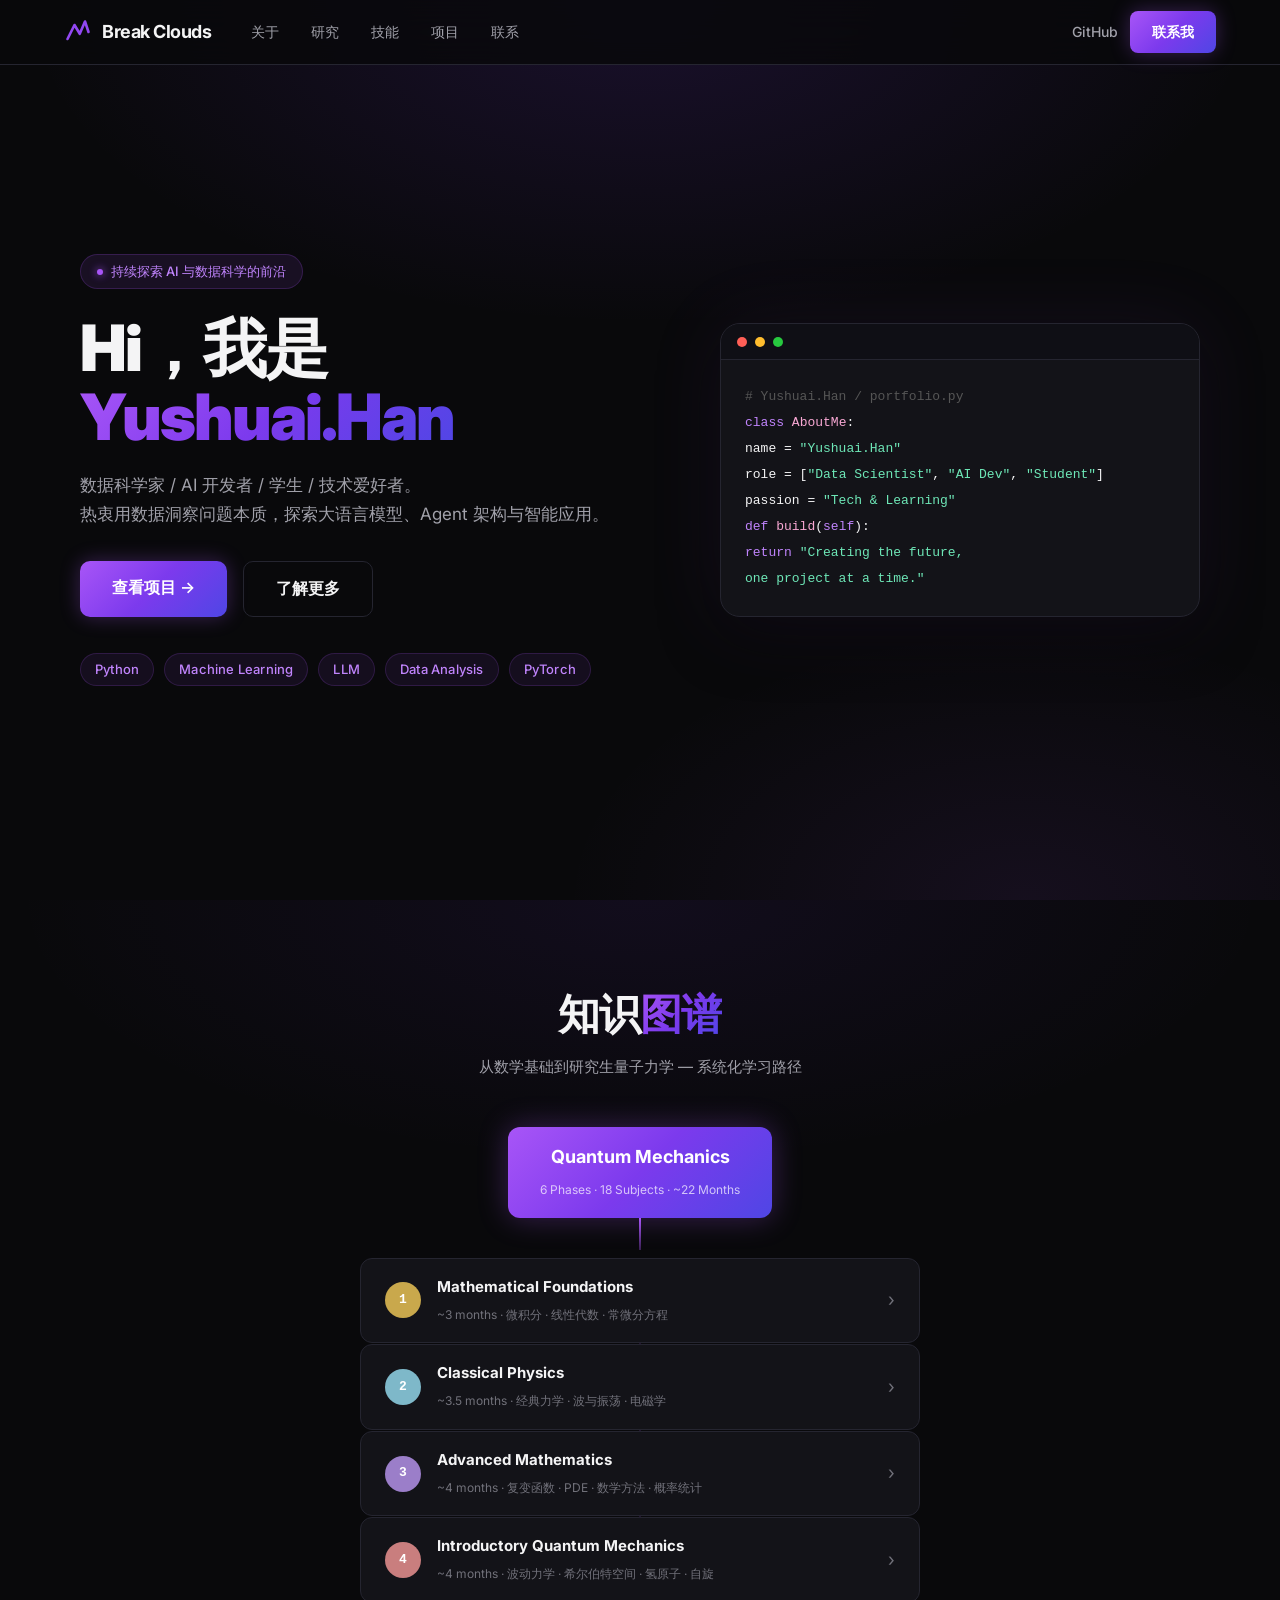
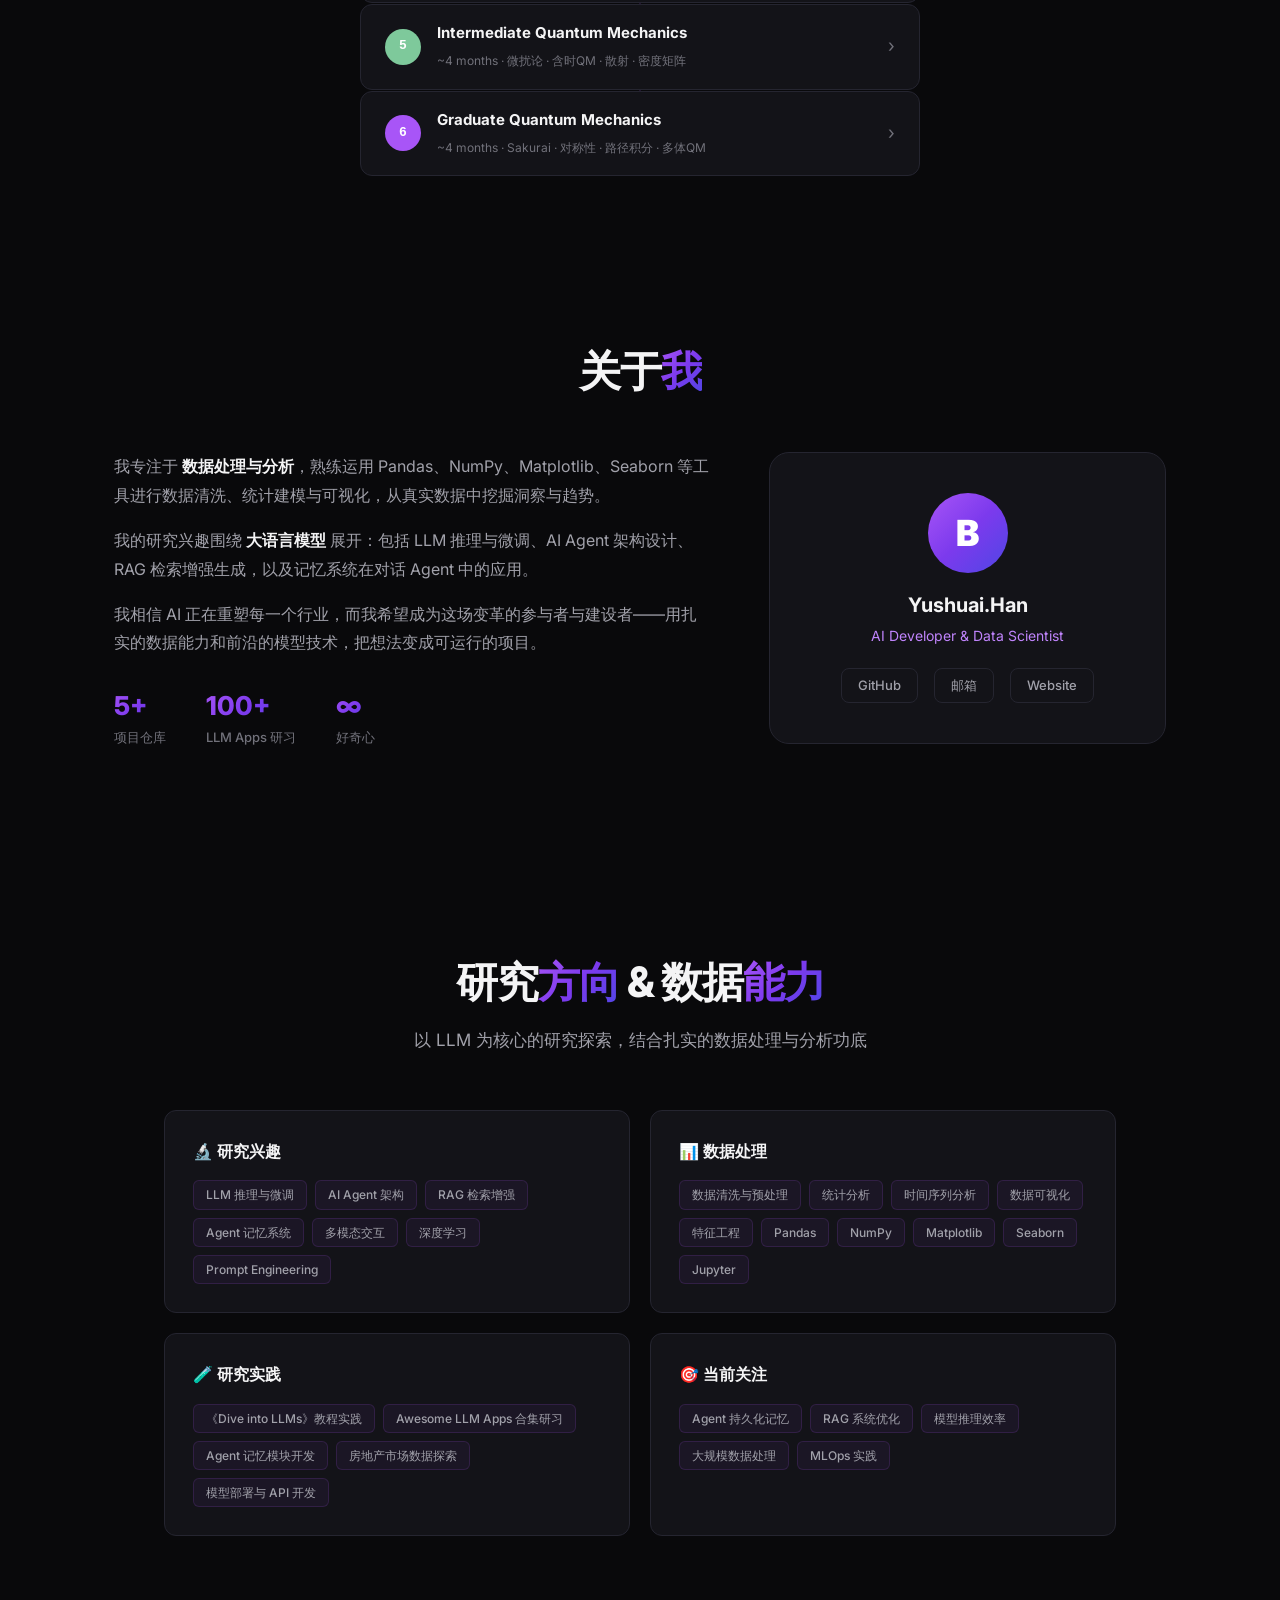
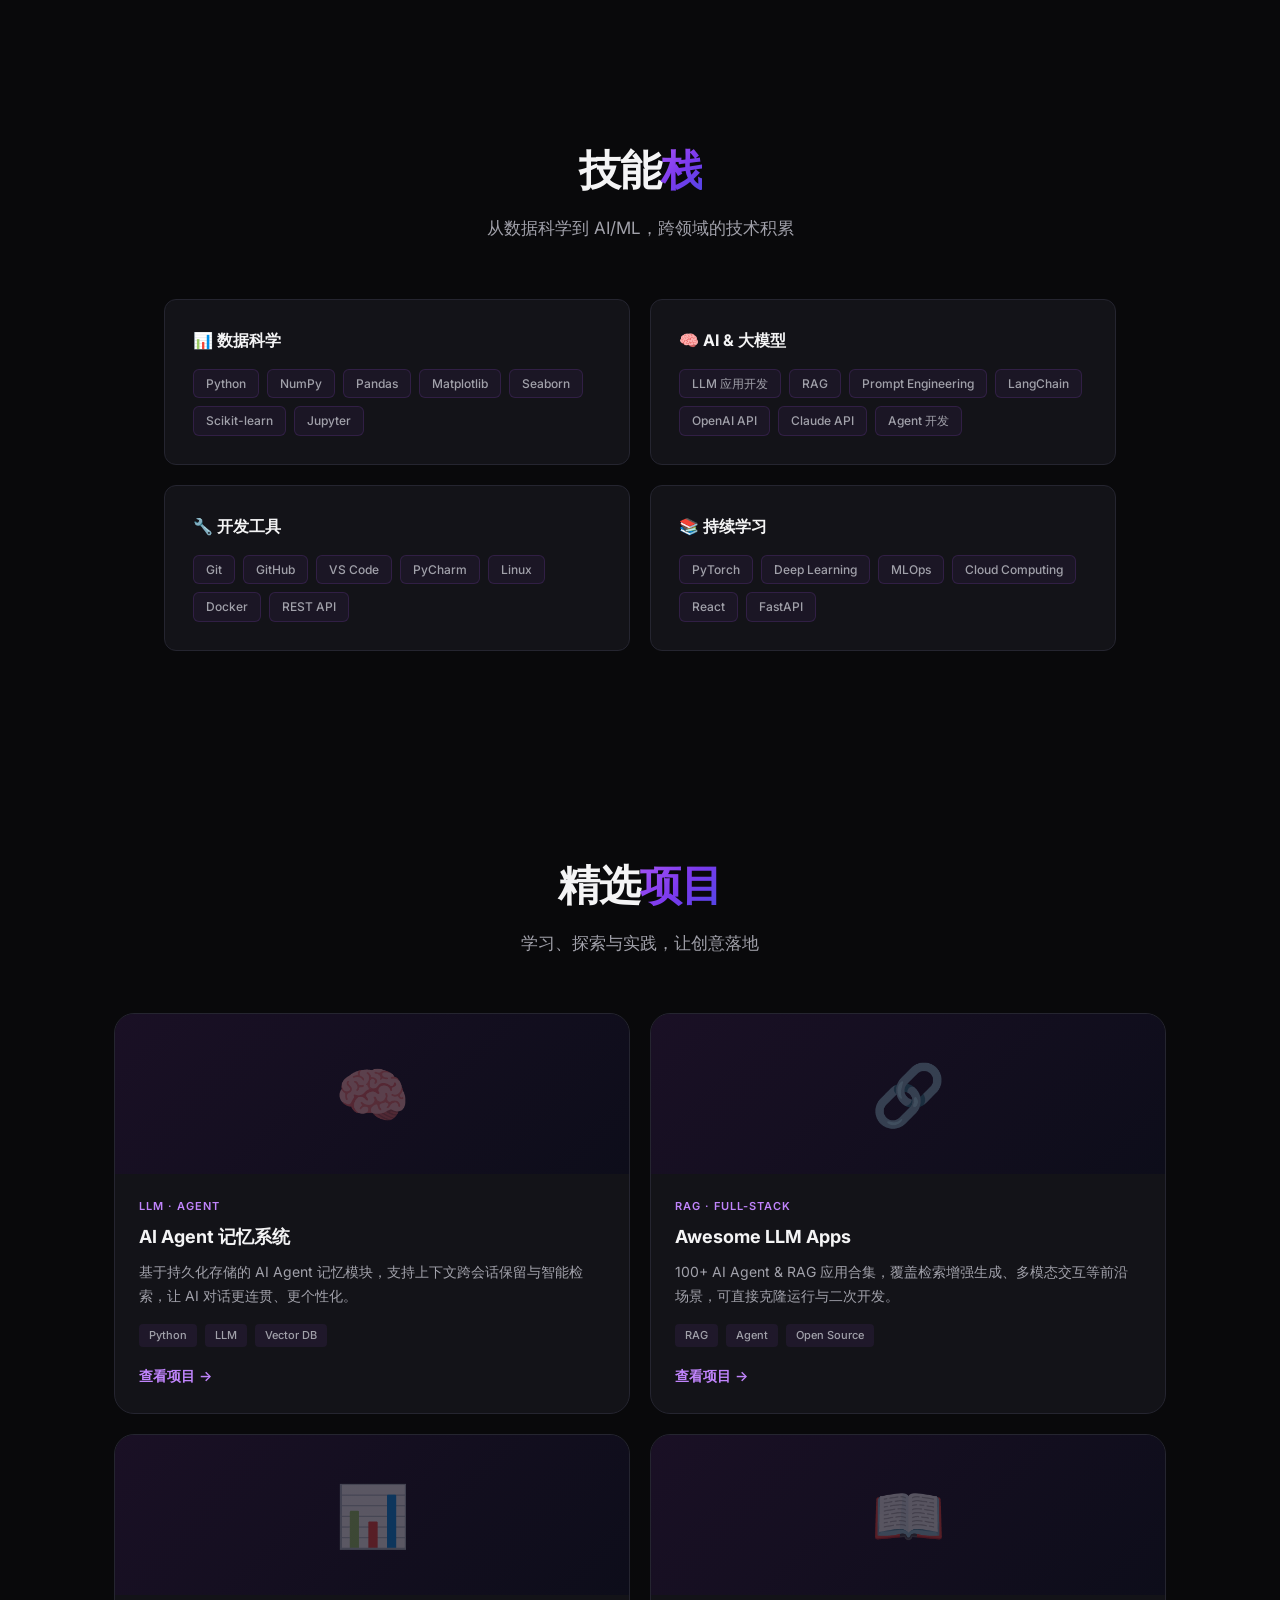
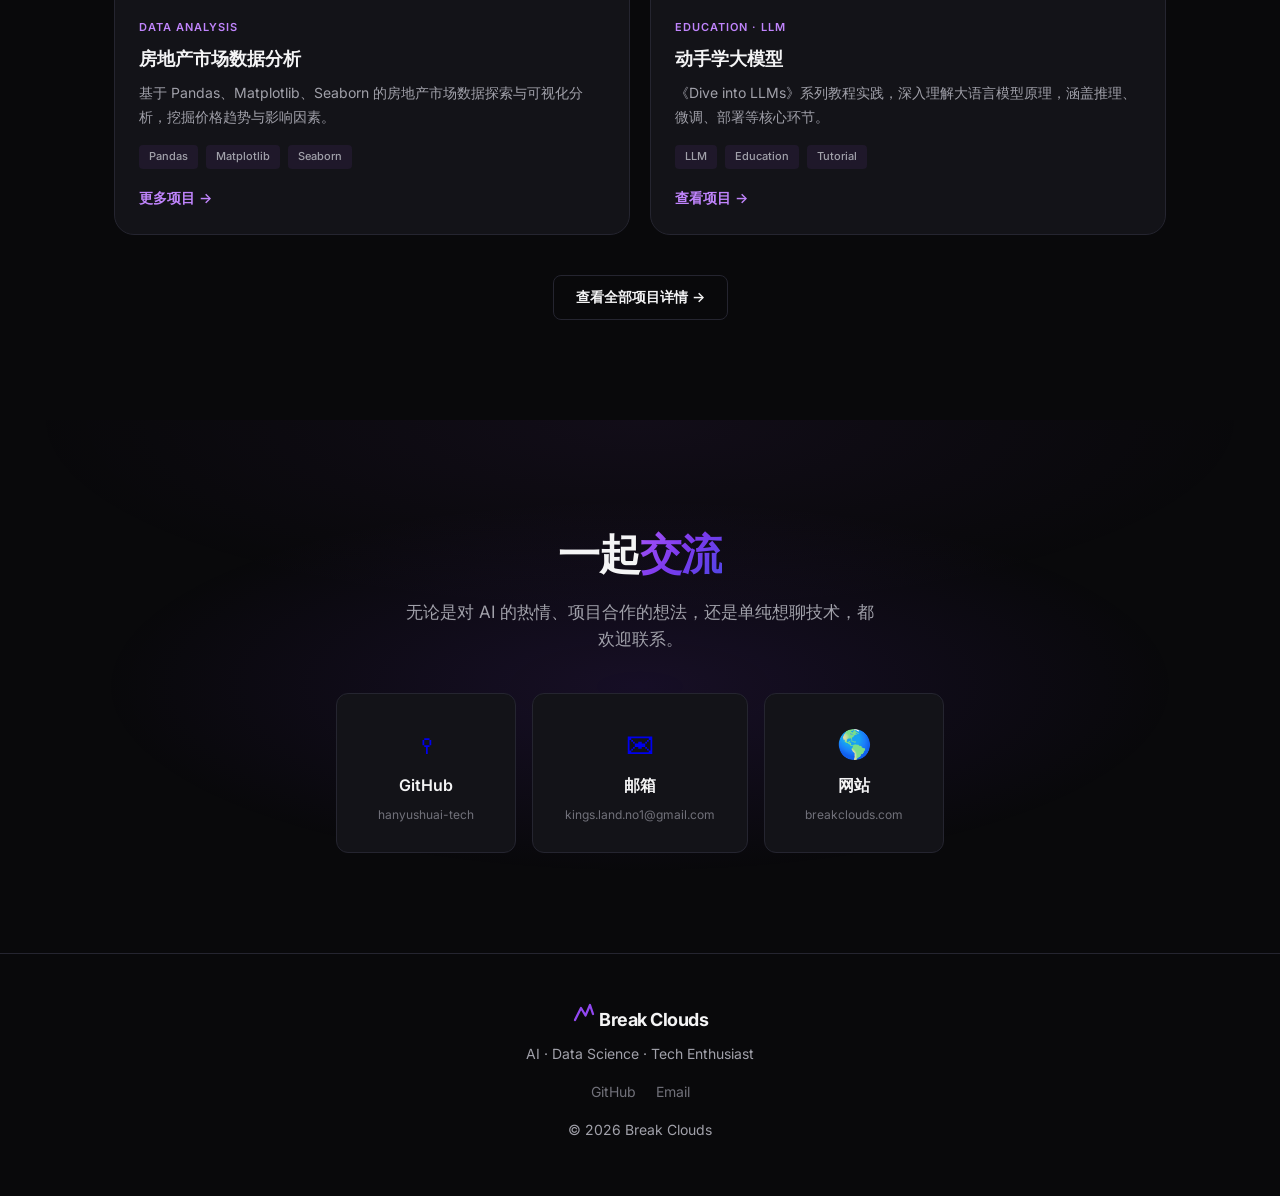
==== commit 9a69598c: "refactor: rename display name from Break Clouds to Yushuai.Han (hero + about section)" ====
--- a/index.html
+++ b/index.html
@@ -102,7 +102,7 @@
     <div class="hero-badge">
       <span class="badge-dot"></span> 持续探索 AI 与数据科学的前沿
     </div>
-    <h1>Hi，我是<span class="gradient-text">Break Clouds</span></h1>
+    <h1>Hi，我是<span class="gradient-text">Yushuai.Han</span></h1>
     <p class="hero-desc">数据科学家 / AI 开发者 / 学生 / 技术爱好者。<br>热衷用数据洞察问题本质，探索大语言模型、Agent 架构与智能应用。</p>
     <div class="hero-btns">
       <a href="projects.html" class="btn-primary btn-lg">查看项目 →</a>
@@ -120,10 +120,10 @@
     <div class="preview-window">
       <div class="preview-bar"><span></span><span></span><span></span></div>
       <div class="preview-code">
-<span class="line"><span class="comment"># Break Clouds / portfolio.py</span></span>
+<span class="line"><span class="comment"># Yushuai.Han / portfolio.py</span></span>
 <span class="line"></span>
 <span class="line"><span class="keyword">class</span> <span class="fn">AboutMe</span>:</span>
-<span class="line">    name     = <span class="string">"Break Clouds"</span></span>
+<span class="line">    name     = <span class="string">"Yushuai.Han"</span></span>
 <span class="line">    role     = [<span class="string">"Data Scientist"</span>, <span class="string">"AI Dev"</span>, <span class="string">"Student"</span>]</span>
 <span class="line">    passion  = <span class="string">"Tech & Learning"</span></span>
 <span class="line"></span>
@@ -767,7 +767,7 @@
     </div>
     <div class="about-card">
       <div class="about-avatar"></div>
-      <h3>Break Clouds</h3>
+      <h3>Yushuai.Han</h3>
       <p class="about-role">AI Developer & Data Scientist</p>
       <div class="about-links">
         <a href="https://github.com/hanyushuai-tech" target="_blank" rel="noopener">GitHub</a>
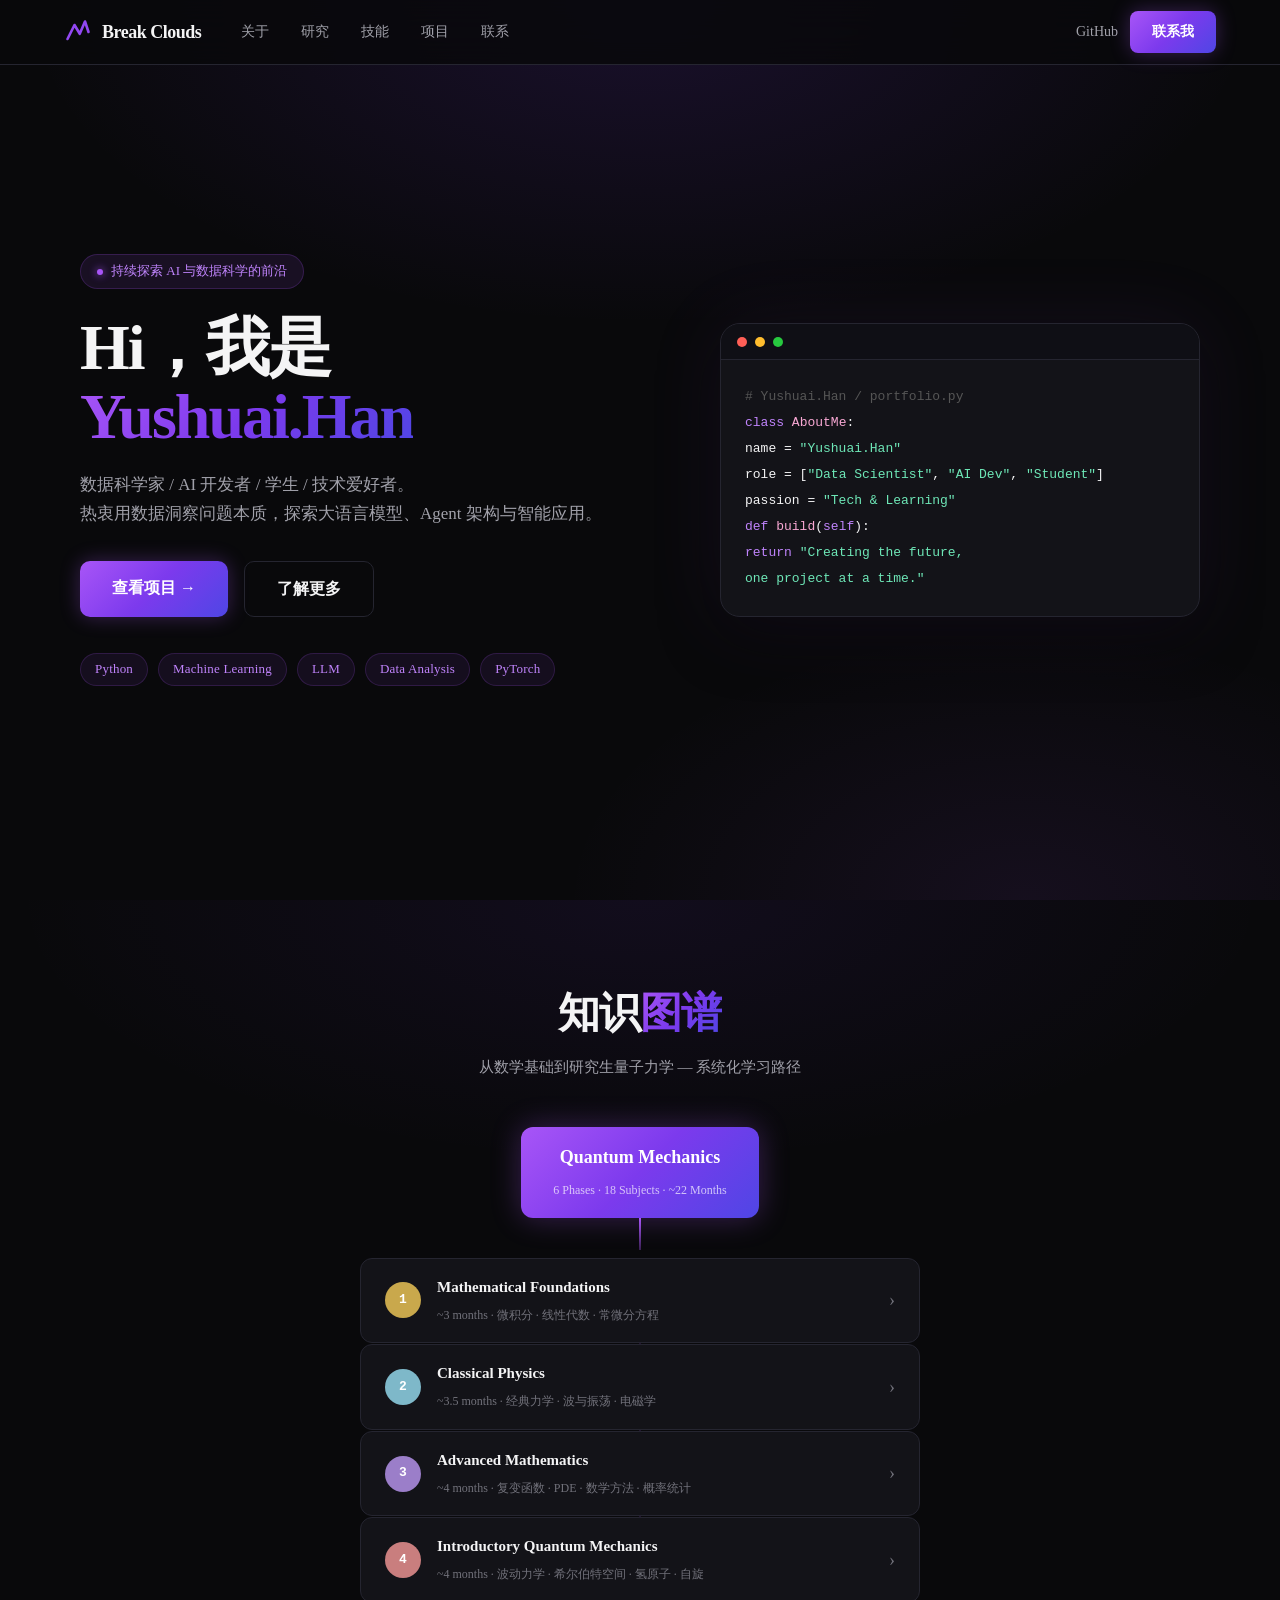
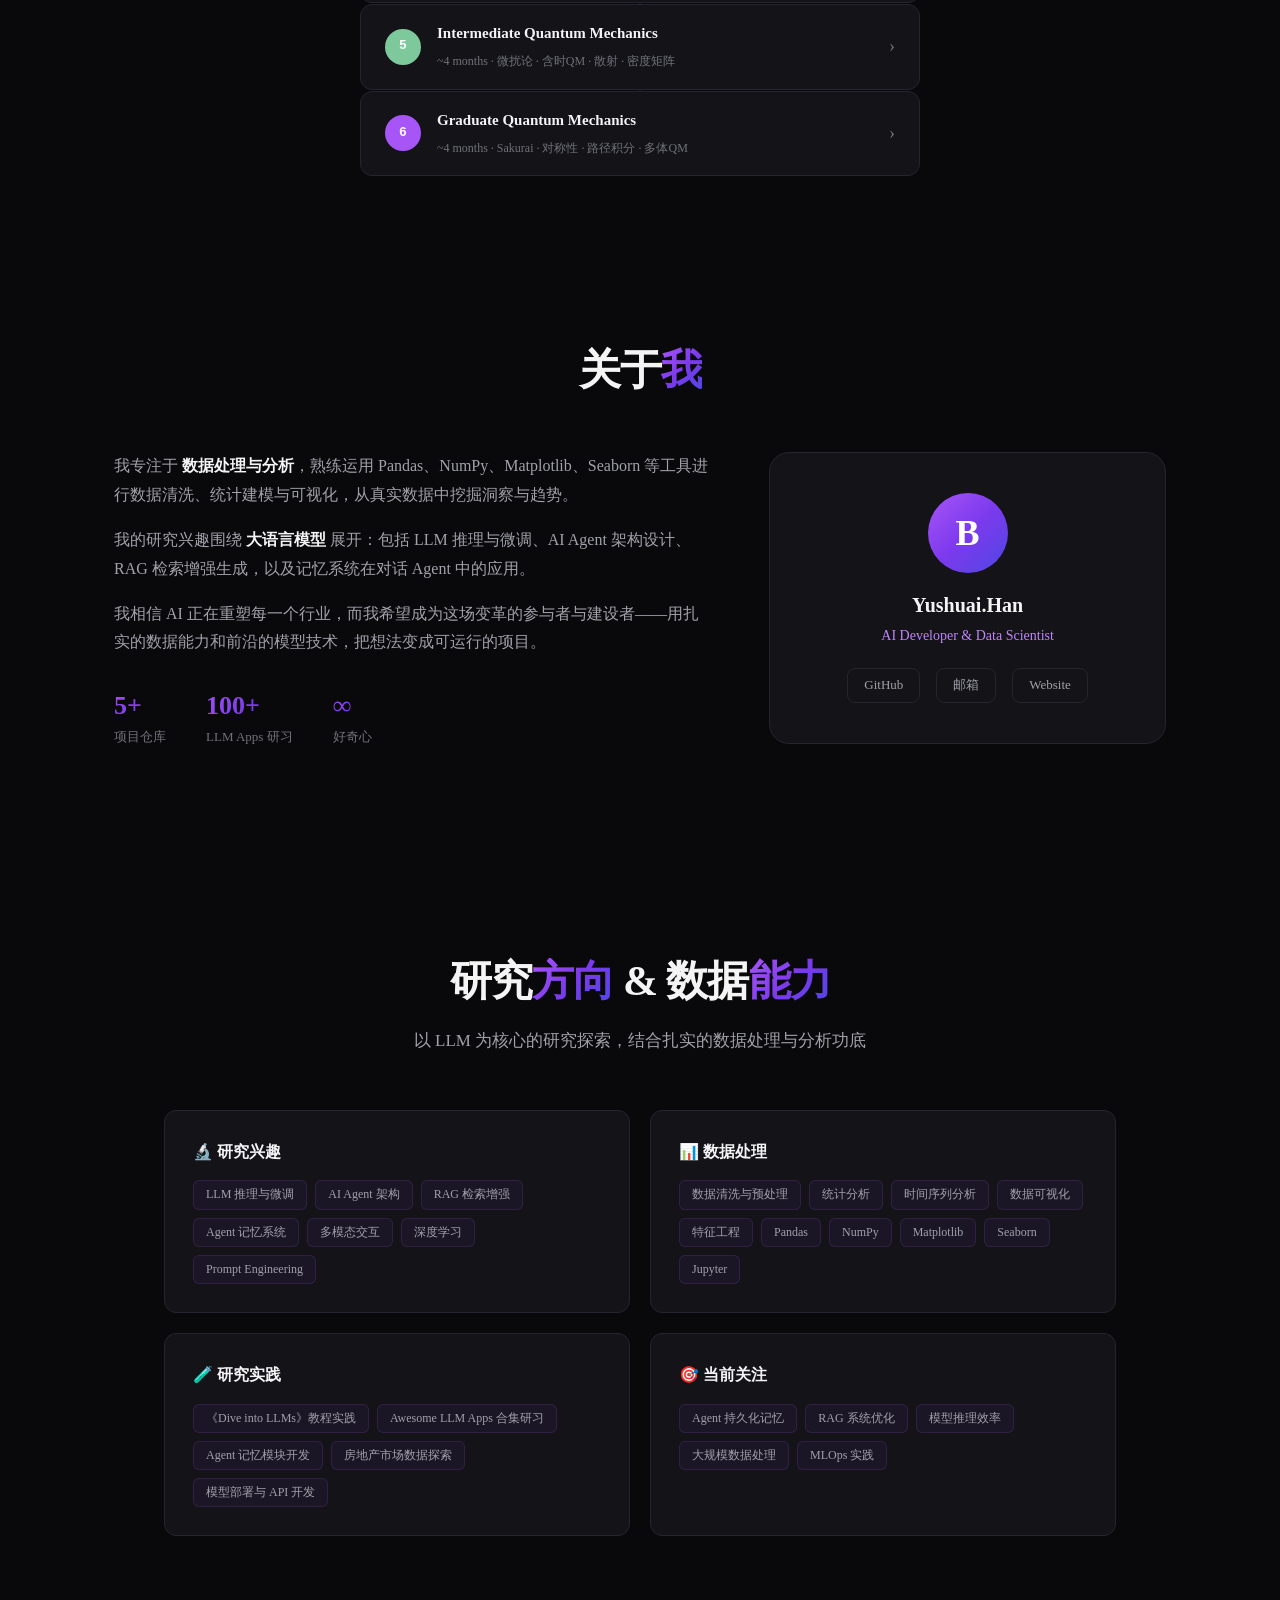
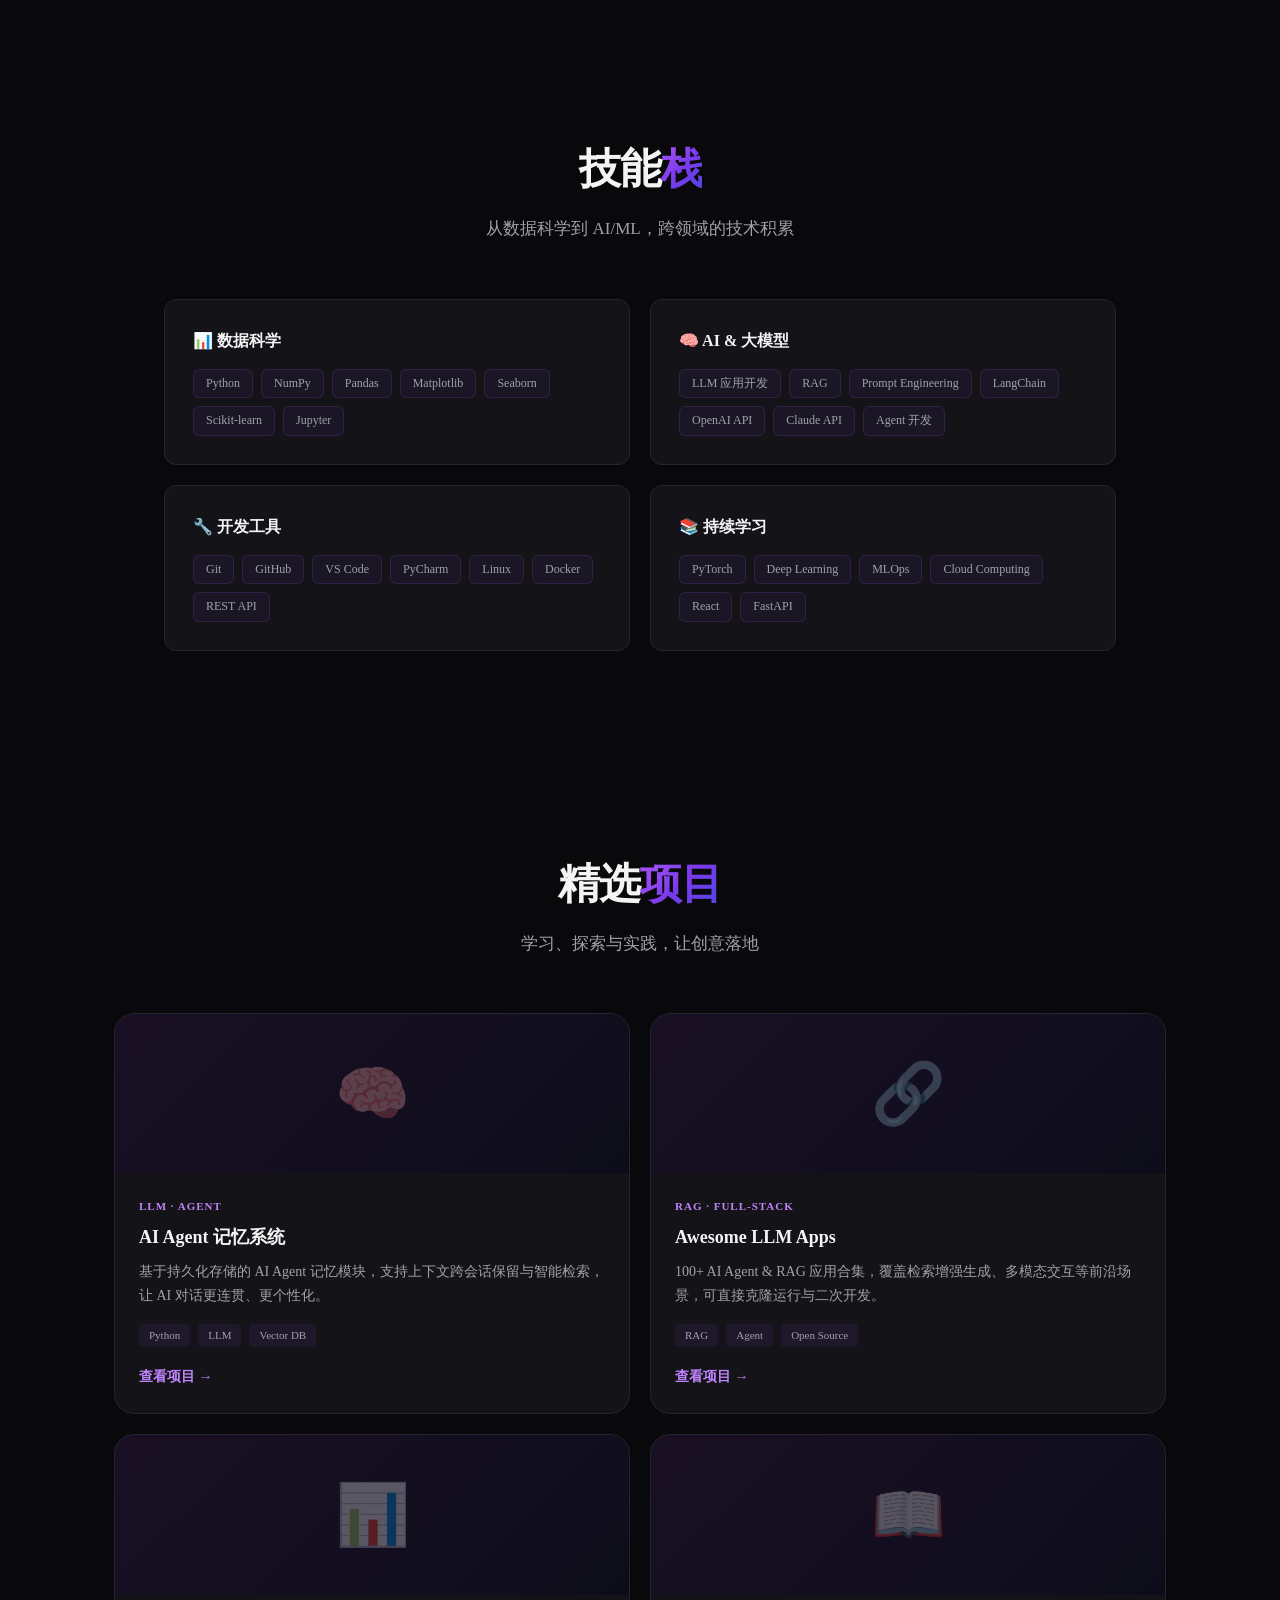
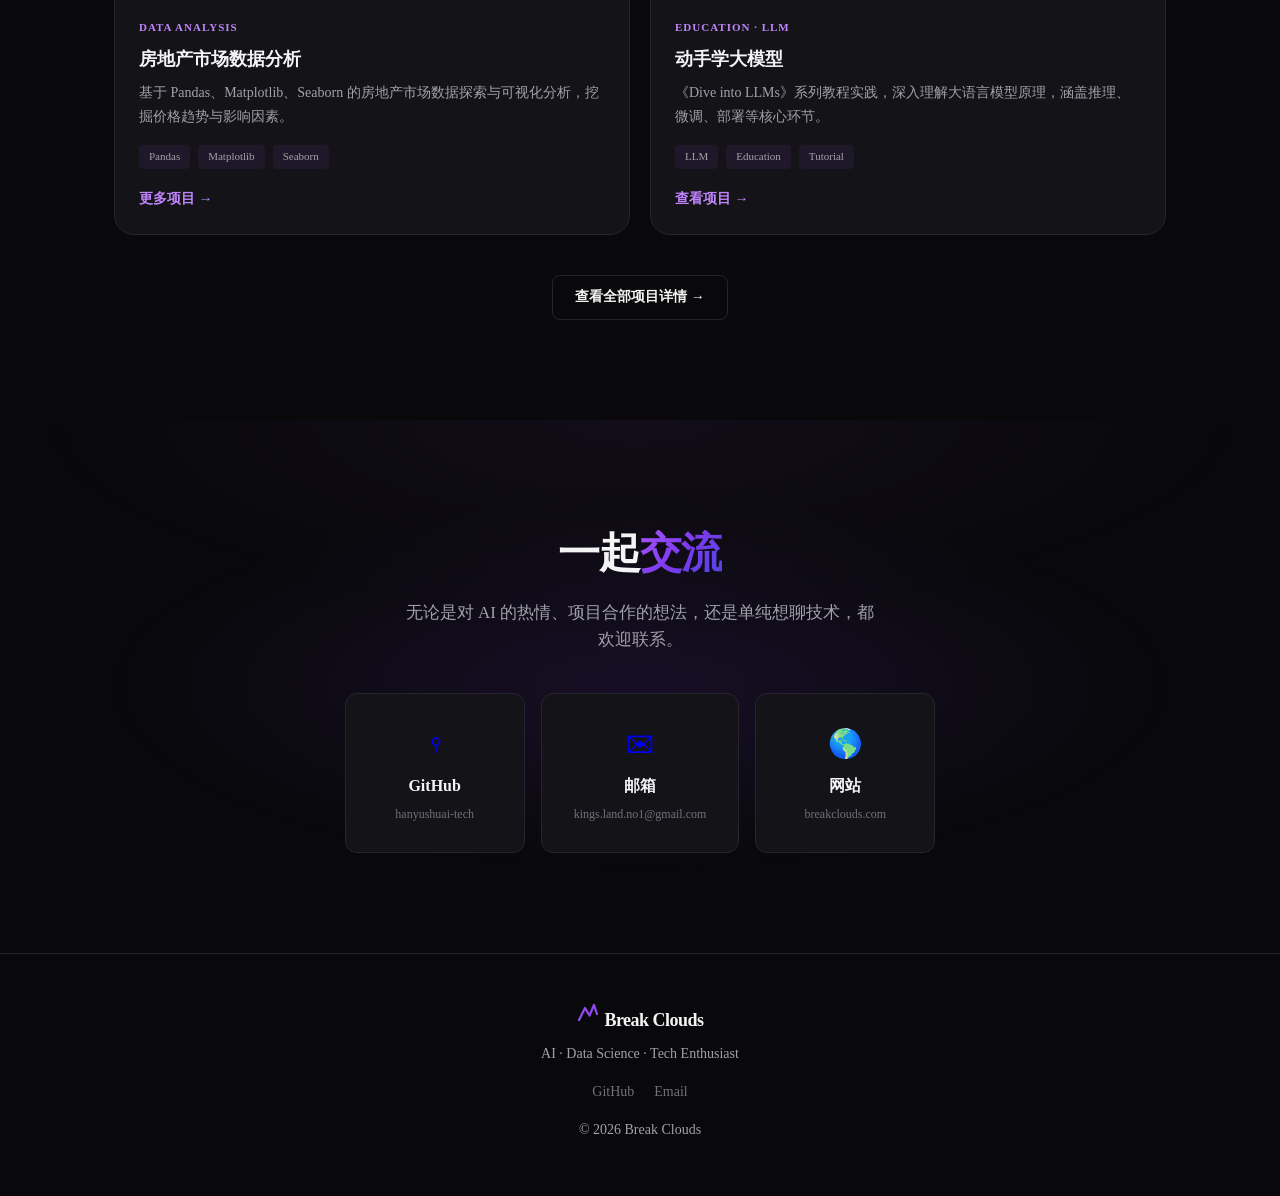
==== commit 5e5caa90: "style: switch font from Inter to Copernicus serif" ====
--- a/index.html
+++ b/index.html
@@ -43,7 +43,6 @@
 <link rel="stylesheet" href="style.css">
 <link rel="preconnect" href="https://fonts.googleapis.com">
 <link rel="preconnect" href="https://fonts.gstatic.com" crossorigin>
-<link href="https://fonts.googleapis.com/css2?family=Inter:wght@400;500;600;700;800;900&display=swap" rel="stylesheet">
 
 <!-- Google Analytics -->
 <script async src="https://www.googletagmanager.com/gtag/js?id=G-9PDBBTPZYR"></script>
--- a/style.css
+++ b/style.css
@@ -19,7 +19,7 @@
 html { scroll-behavior: smooth; }
 
 body {
-  font-family: 'Inter', -apple-system, BlinkMacSystemFont, 'Segoe UI', sans-serif;
+  font-family: 'Copernicus', Georgia, 'Times New Roman', serif;
   background: var(--bg);
   color: var(--text);
   line-height: 1.6;
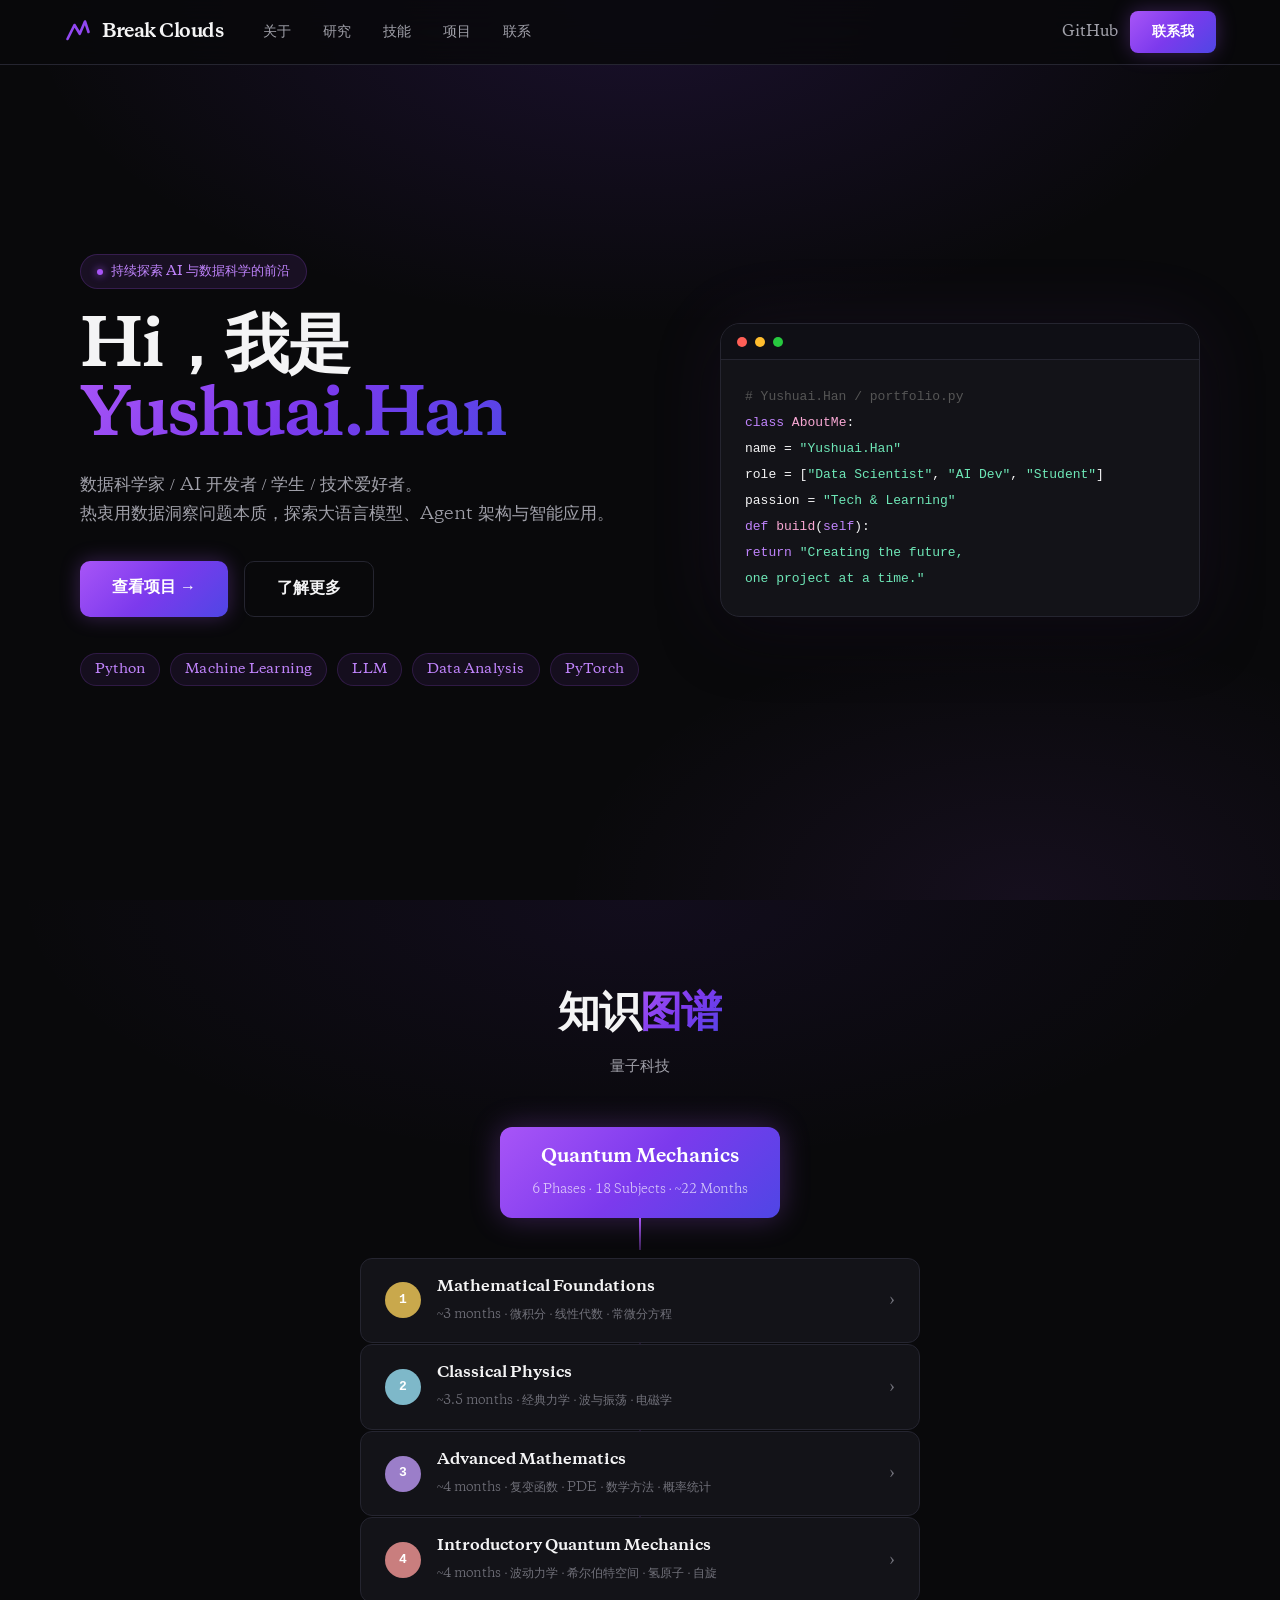
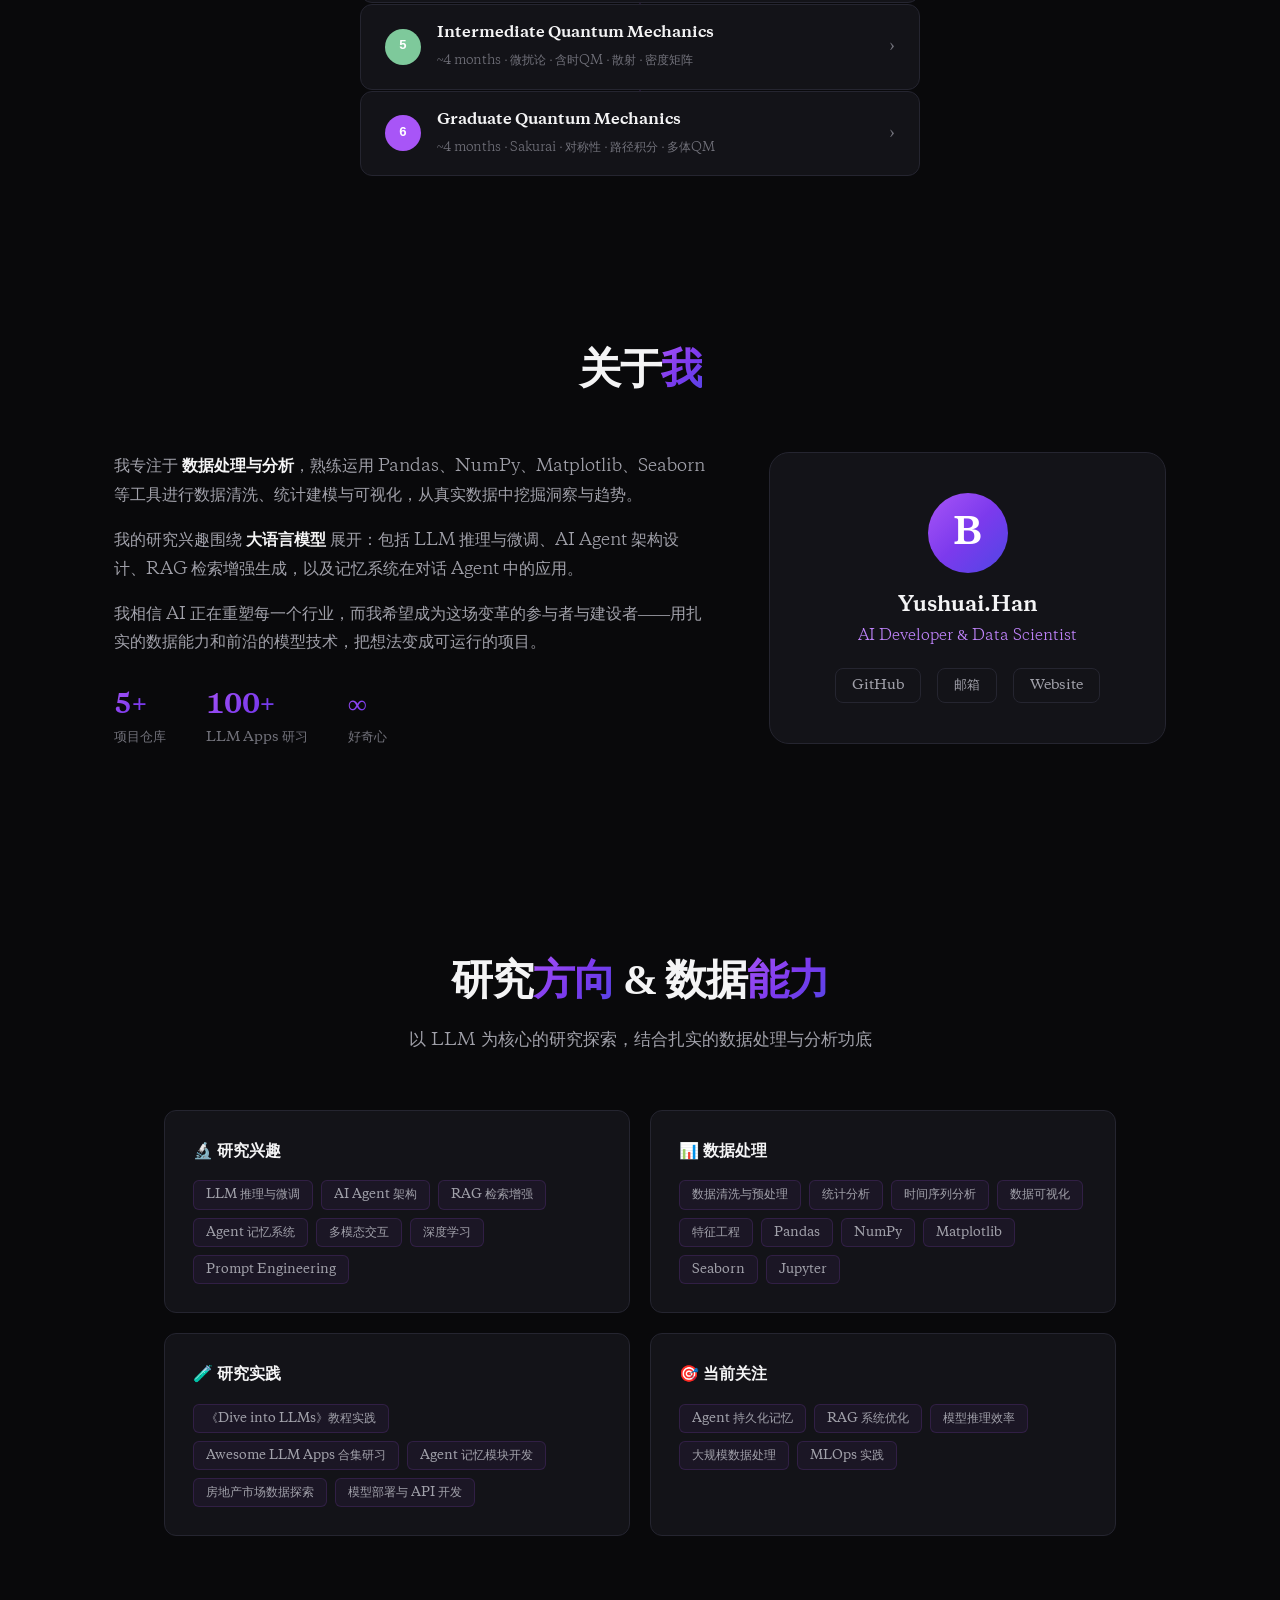
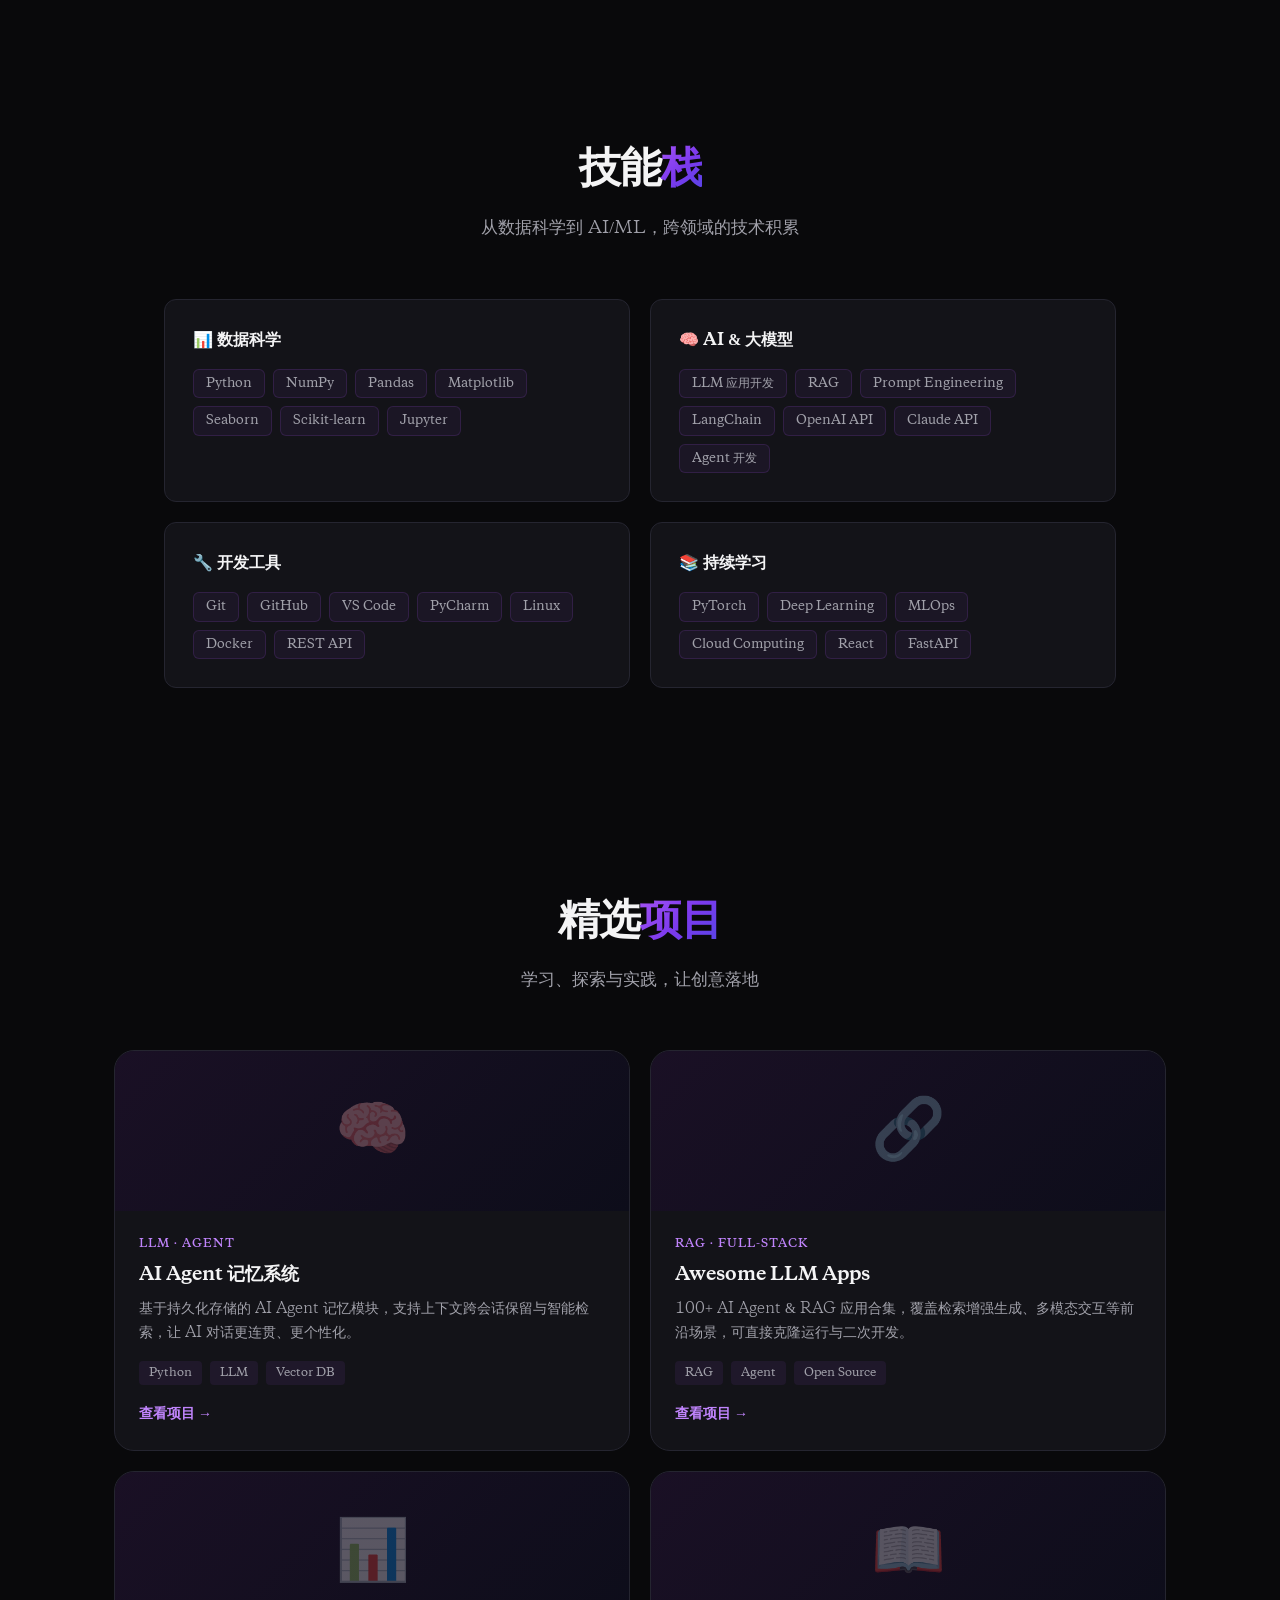
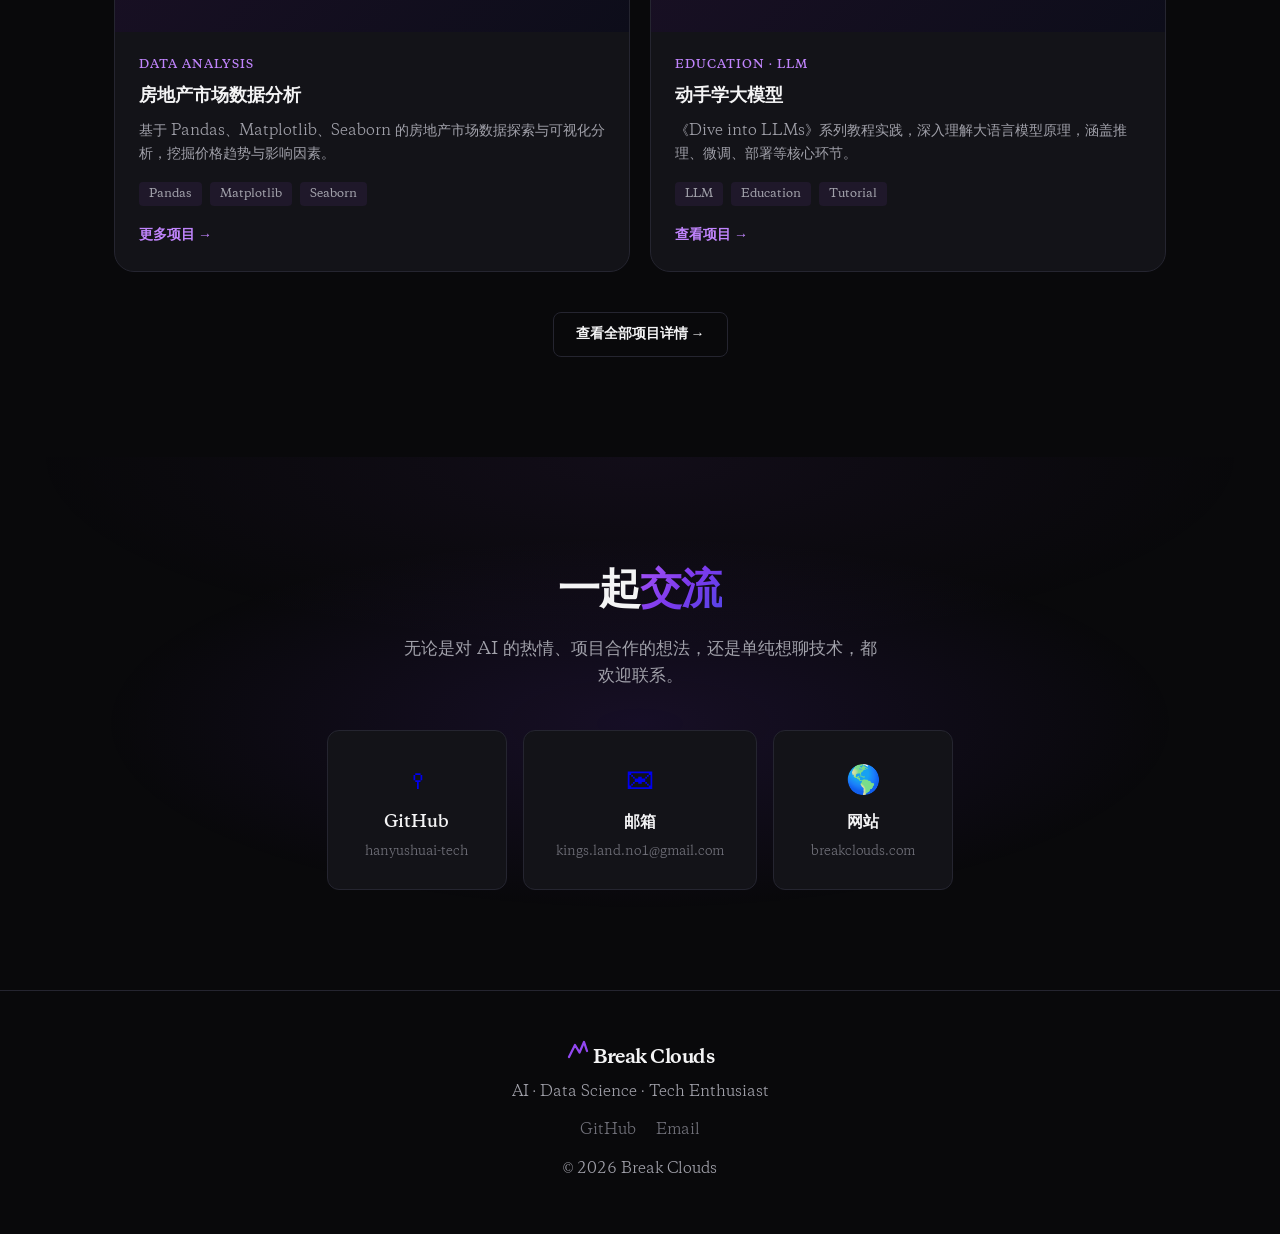
==== commit cb673982: "copy: simplify knowledge graph subtitle to 量子科技" ====
--- a/index.html
+++ b/index.html
@@ -332,7 +332,7 @@
 <section class="kg-section">
   <div class="kg-header reveal">
     <h2>知识<span class="gradient-text">图谱</span></h2>
-    <p>从数学基础到研究生量子力学 — 系统化学习路径</p>
+    <p>量子科技</p>
   </div>
 
   <div class="kg-tree">
--- a/style.css
+++ b/style.css
@@ -1,4 +1,34 @@
 *, *::before, *::after { box-sizing: border-box; margin: 0; padding: 0; }
+
+/* ===== Copernicus Font ===== */
+@font-face {
+  font-family: 'Copernicus';
+  src: url('fonts/Copernicus-Book.woff2') format('woff2');
+  font-weight: 400;
+  font-style: normal;
+  font-display: swap;
+}
+@font-face {
+  font-family: 'Copernicus';
+  src: url('fonts/Copernicus-Medium.woff2') format('woff2');
+  font-weight: 500;
+  font-style: normal;
+  font-display: swap;
+}
+@font-face {
+  font-family: 'Copernicus';
+  src: url('fonts/Copernicus-Semibold.woff2') format('woff2');
+  font-weight: 600;
+  font-style: normal;
+  font-display: swap;
+}
+@font-face {
+  font-family: 'Copernicus';
+  src: url('fonts/Copernicus-Bold.woff2') format('woff2');
+  font-weight: 700;
+  font-style: normal;
+  font-display: swap;
+}
 
 :root {
   --bg: #09090b;
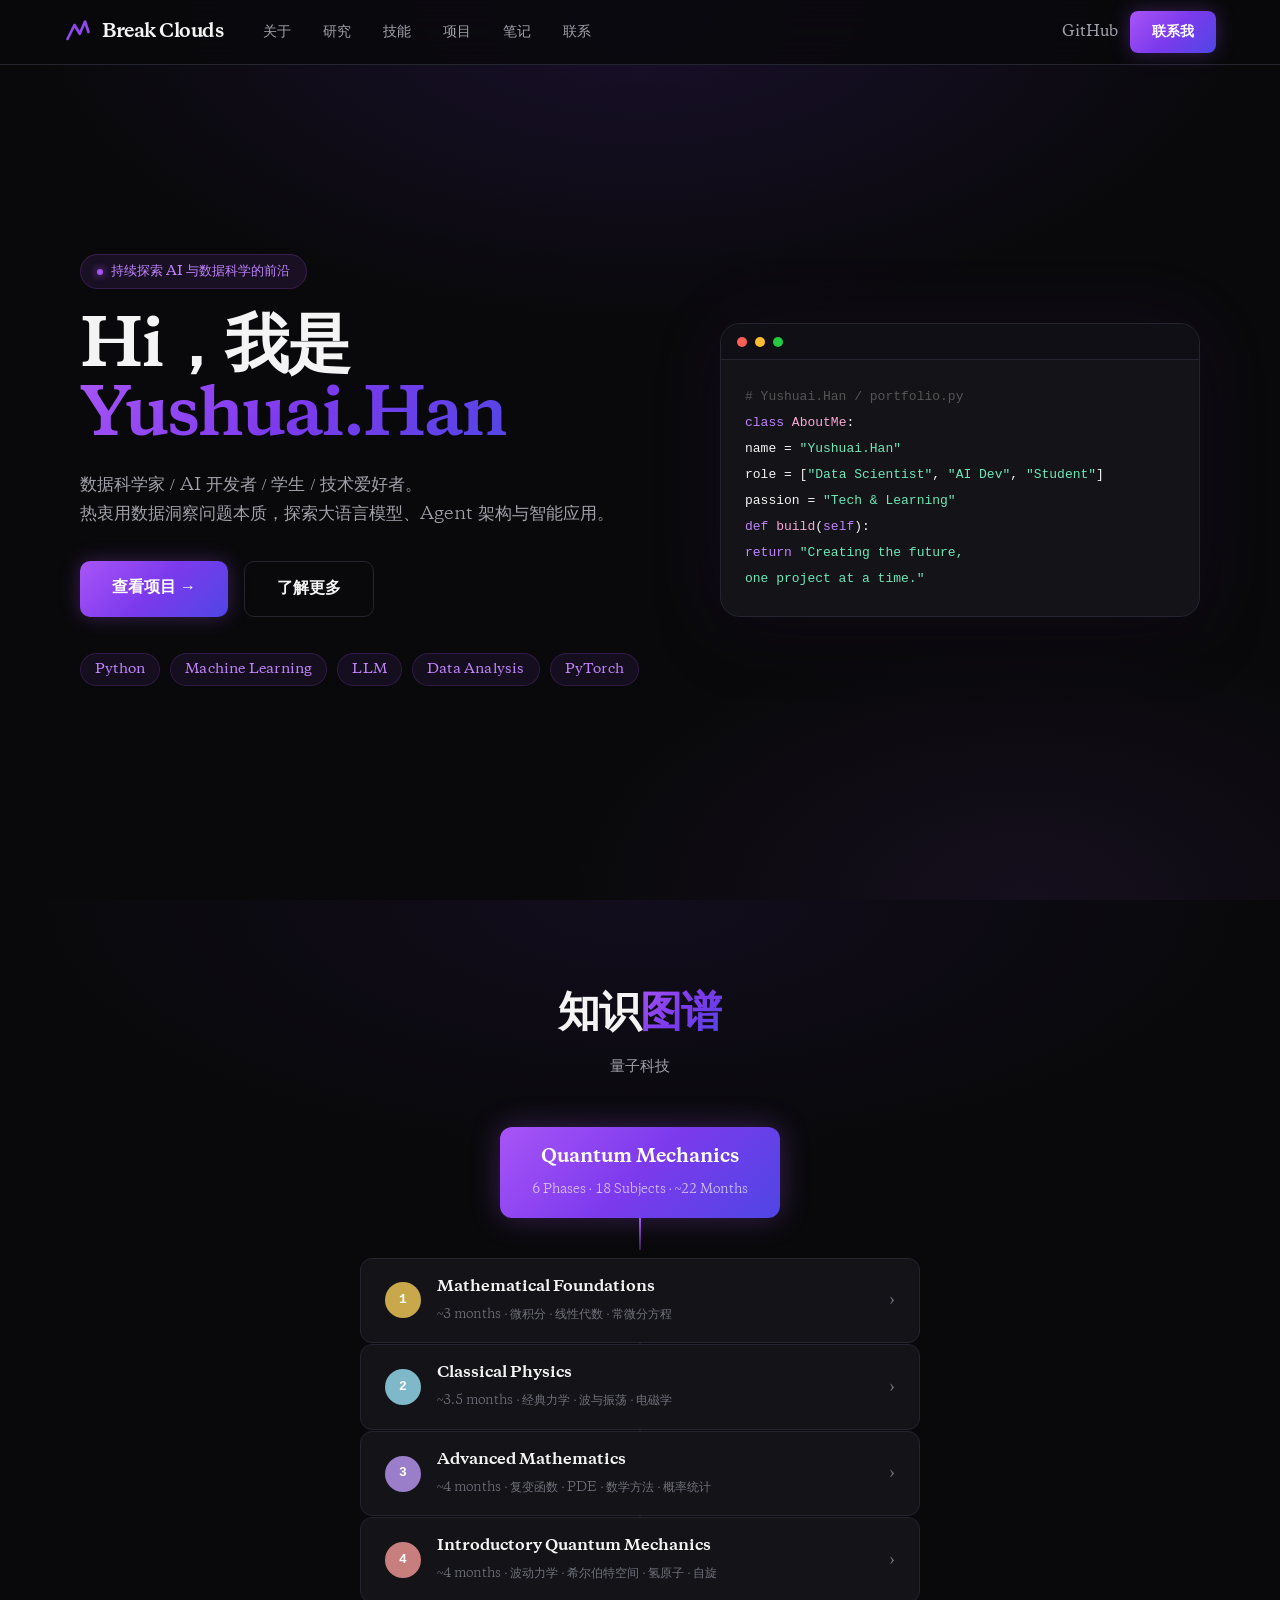
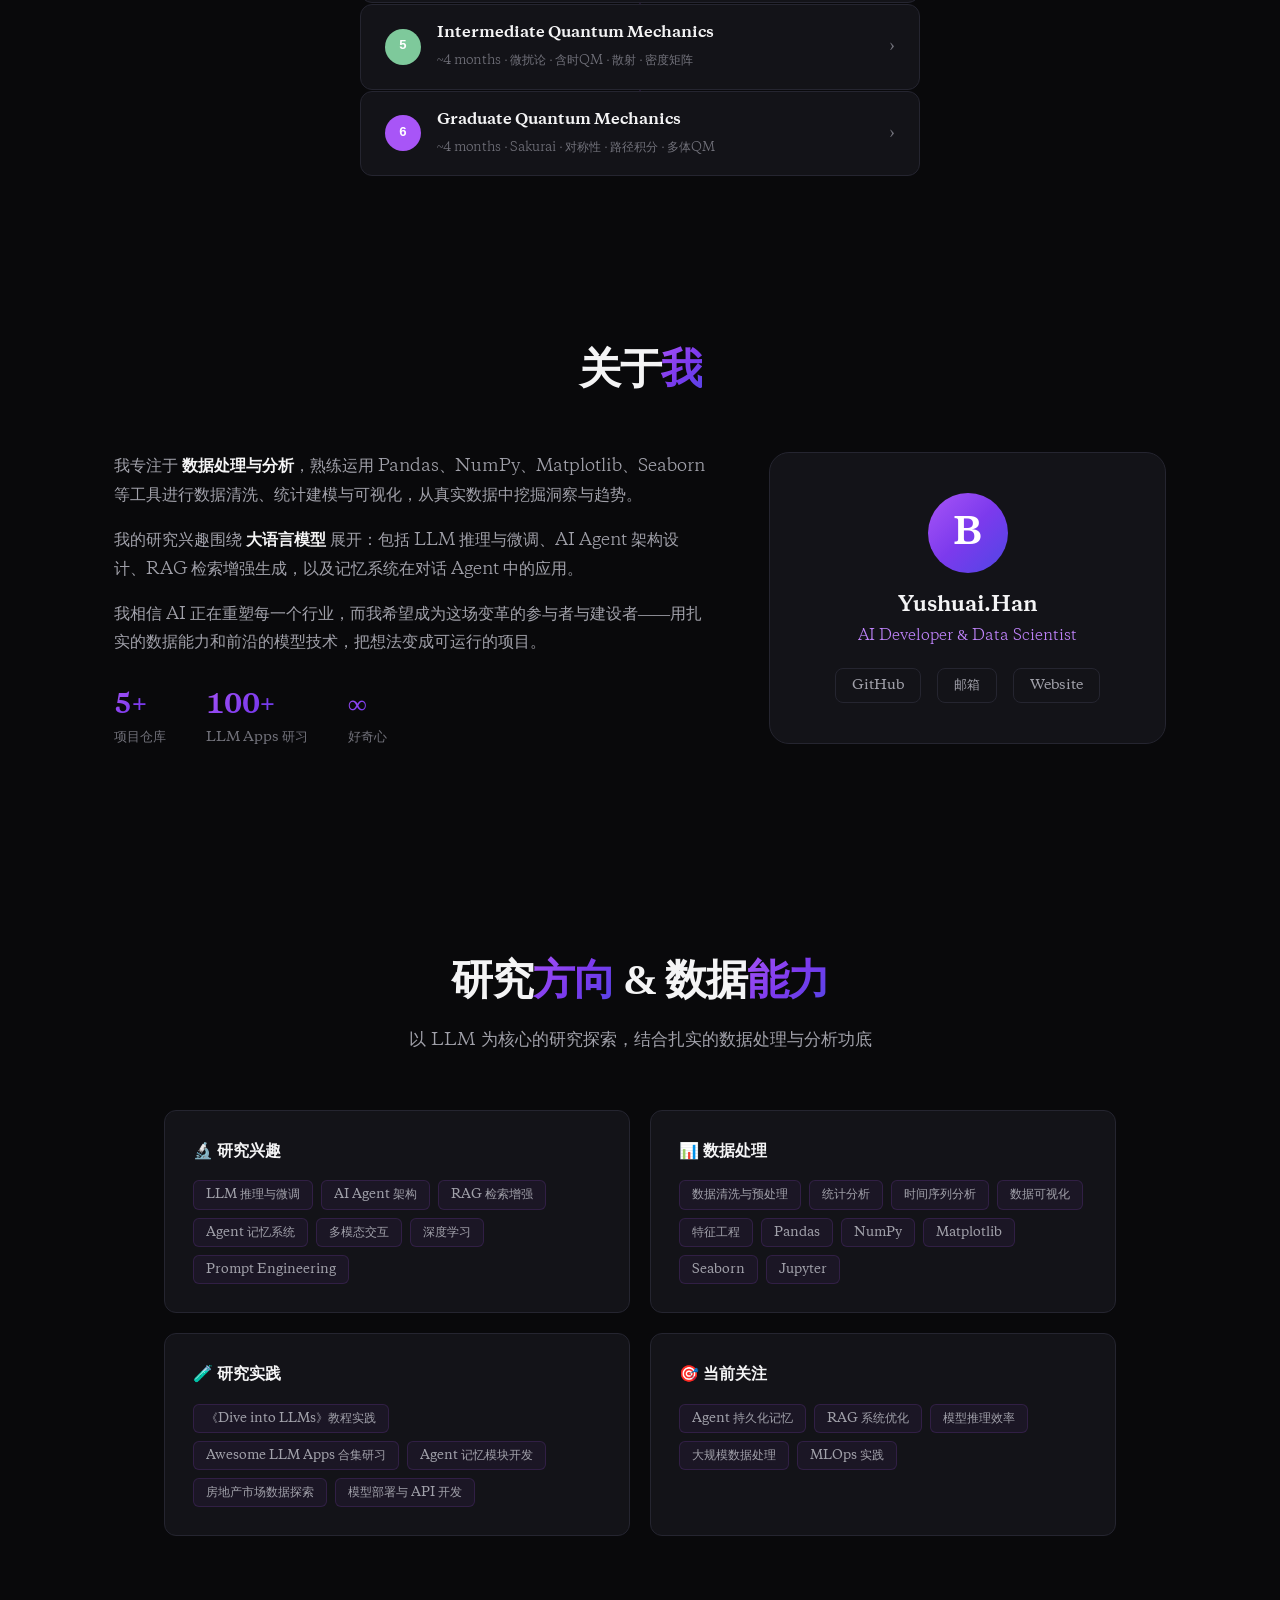
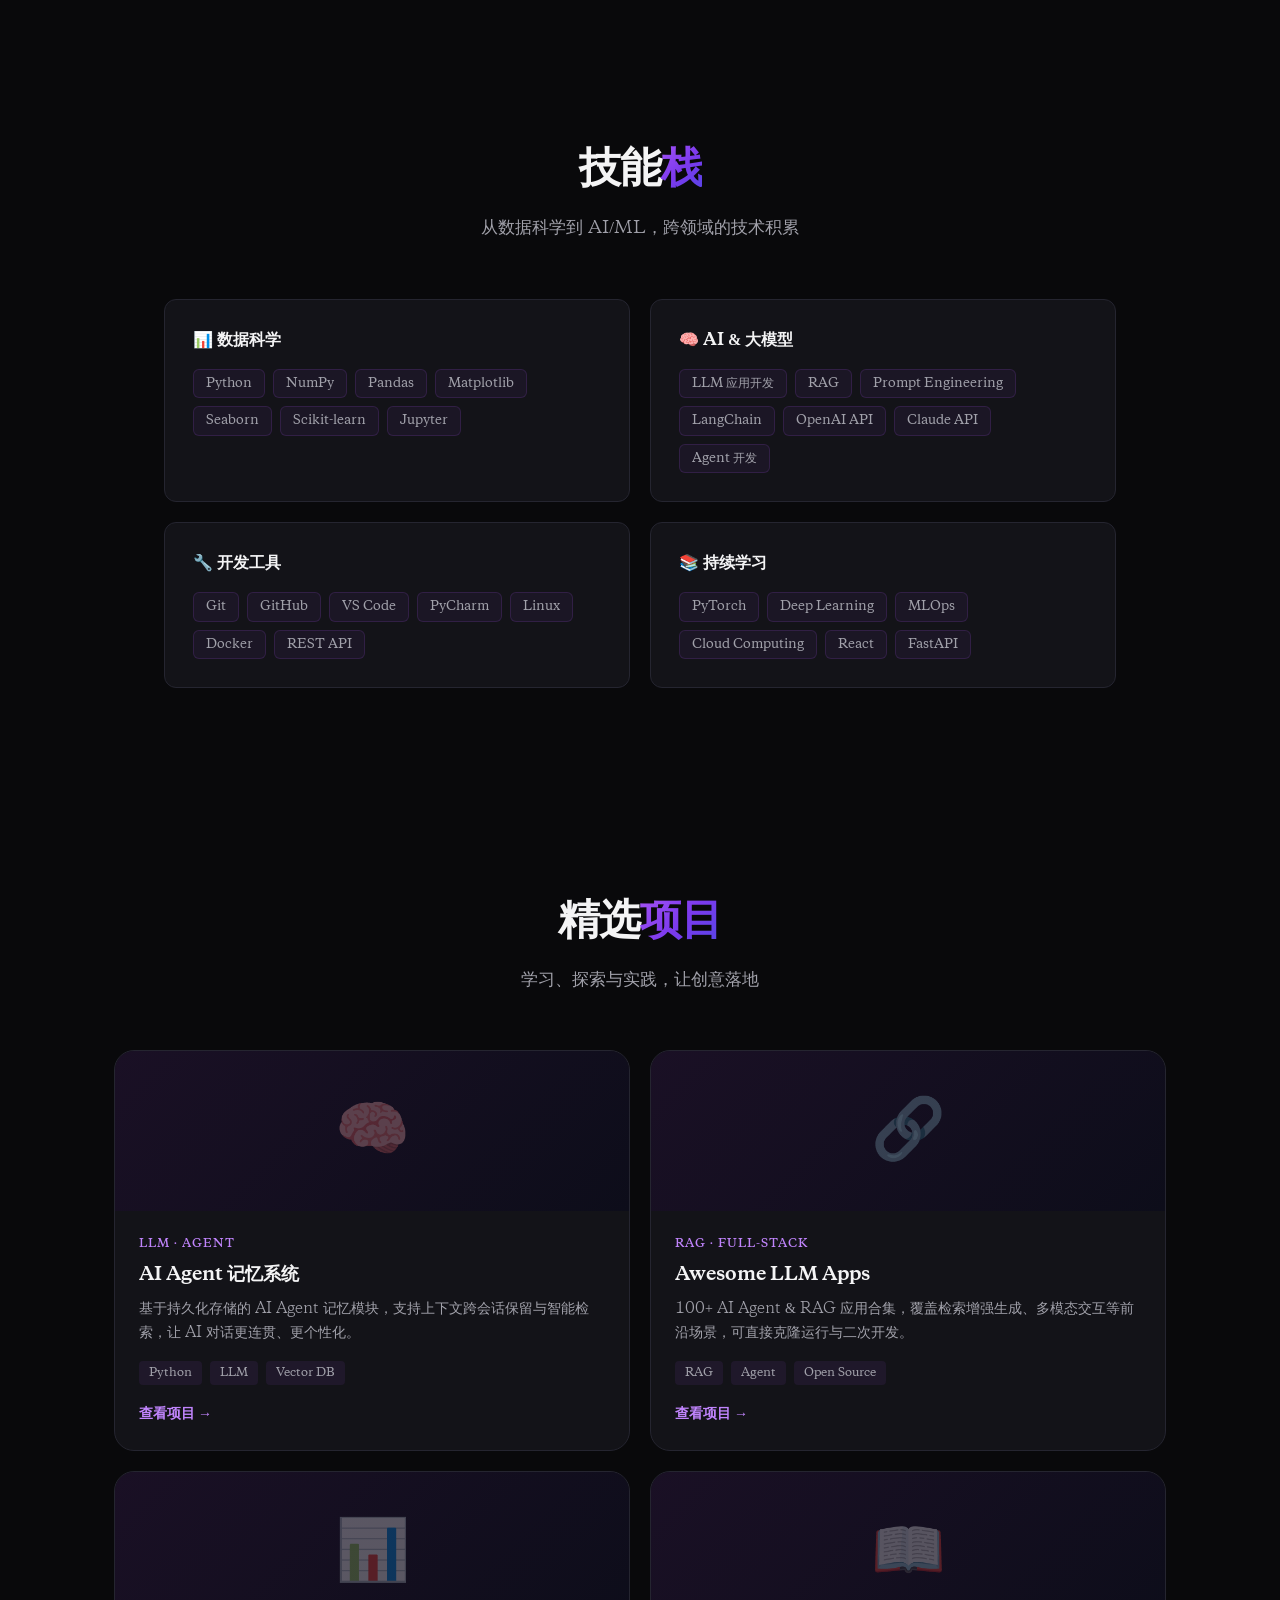
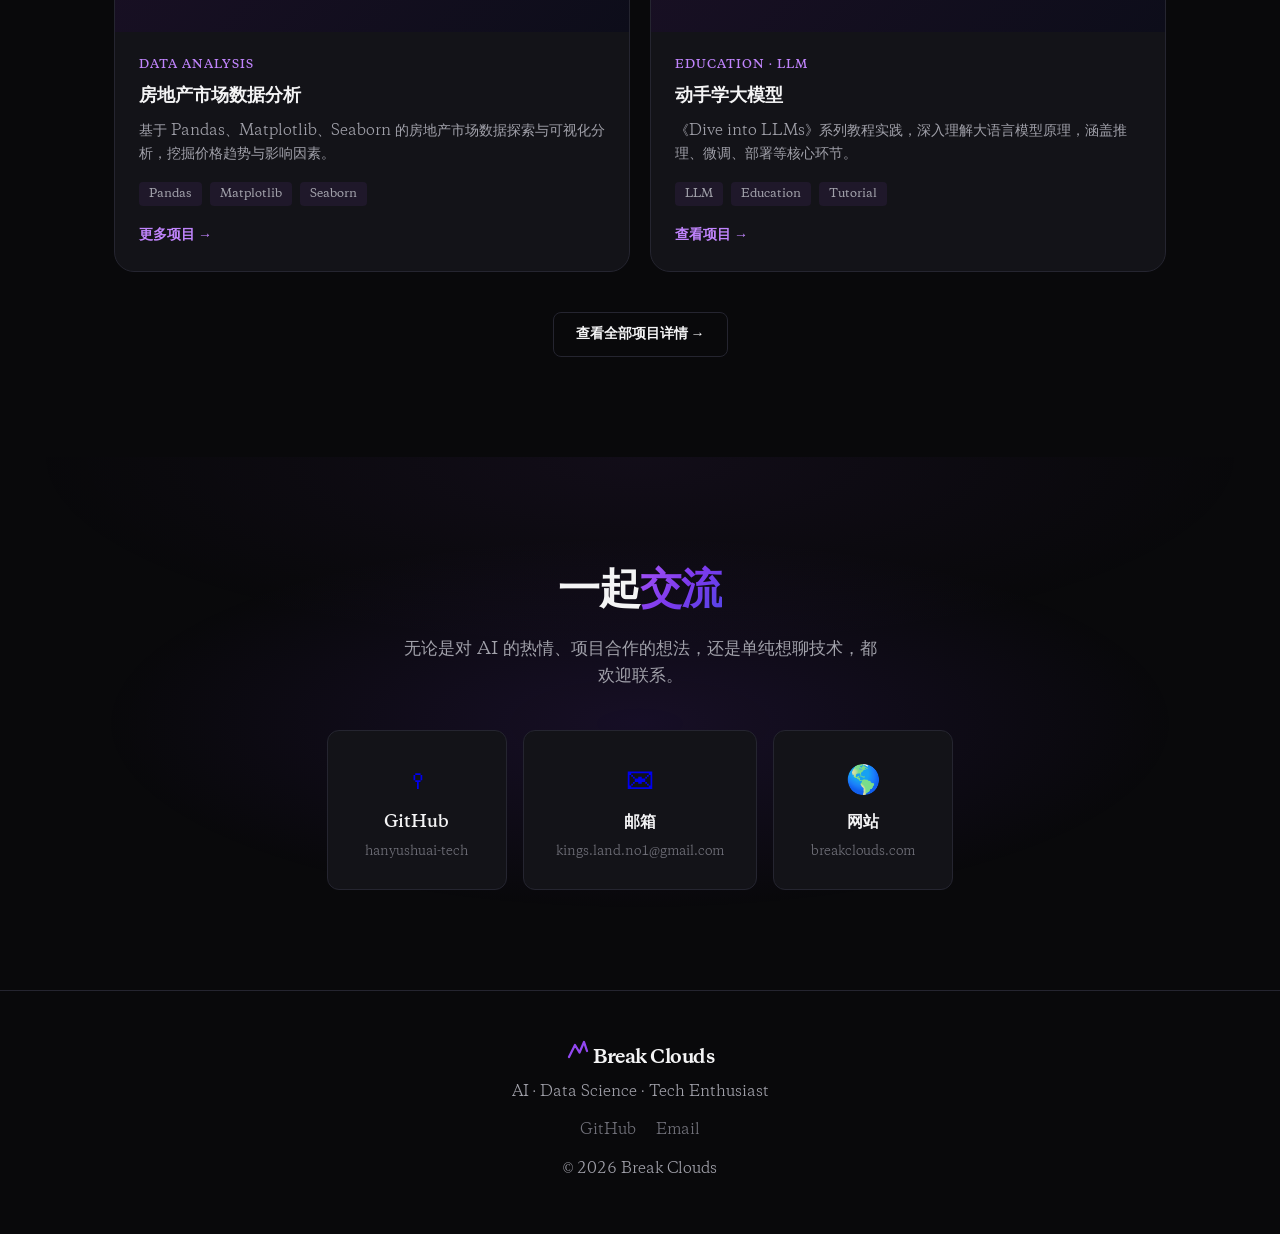
==== commit 28e3f335: "feat: add notes link to nav (notes.breakclouds.com)" ====
--- a/index.html
+++ b/index.html
@@ -69,6 +69,7 @@
       <a href="#research">研究</a>
       <a href="#skills">技能</a>
       <a href="projects.html">项目</a>
+      <a href="https://notes.breakclouds.com" target="_blank" rel="noopener">笔记</a>
       <a href="#contact">联系</a>
     </div>
     <div class="nav-actions" id="navActions">
@@ -88,6 +89,7 @@
     <a href="#research" class="mobile-nav-link">研究</a>
     <a href="#skills" class="mobile-nav-link">技能</a>
     <a href="projects.html" class="mobile-nav-link">项目</a>
+    <a href="https://notes.breakclouds.com" target="_blank" rel="noopener" class="mobile-nav-link">笔记</a>
     <a href="#contact" class="mobile-nav-link">联系</a>
     <div class="mobile-nav-divider"></div>
     <a href="https://github.com/hanyushuai-tech" target="_blank" rel="noopener" class="mobile-nav-link">GitHub</a>
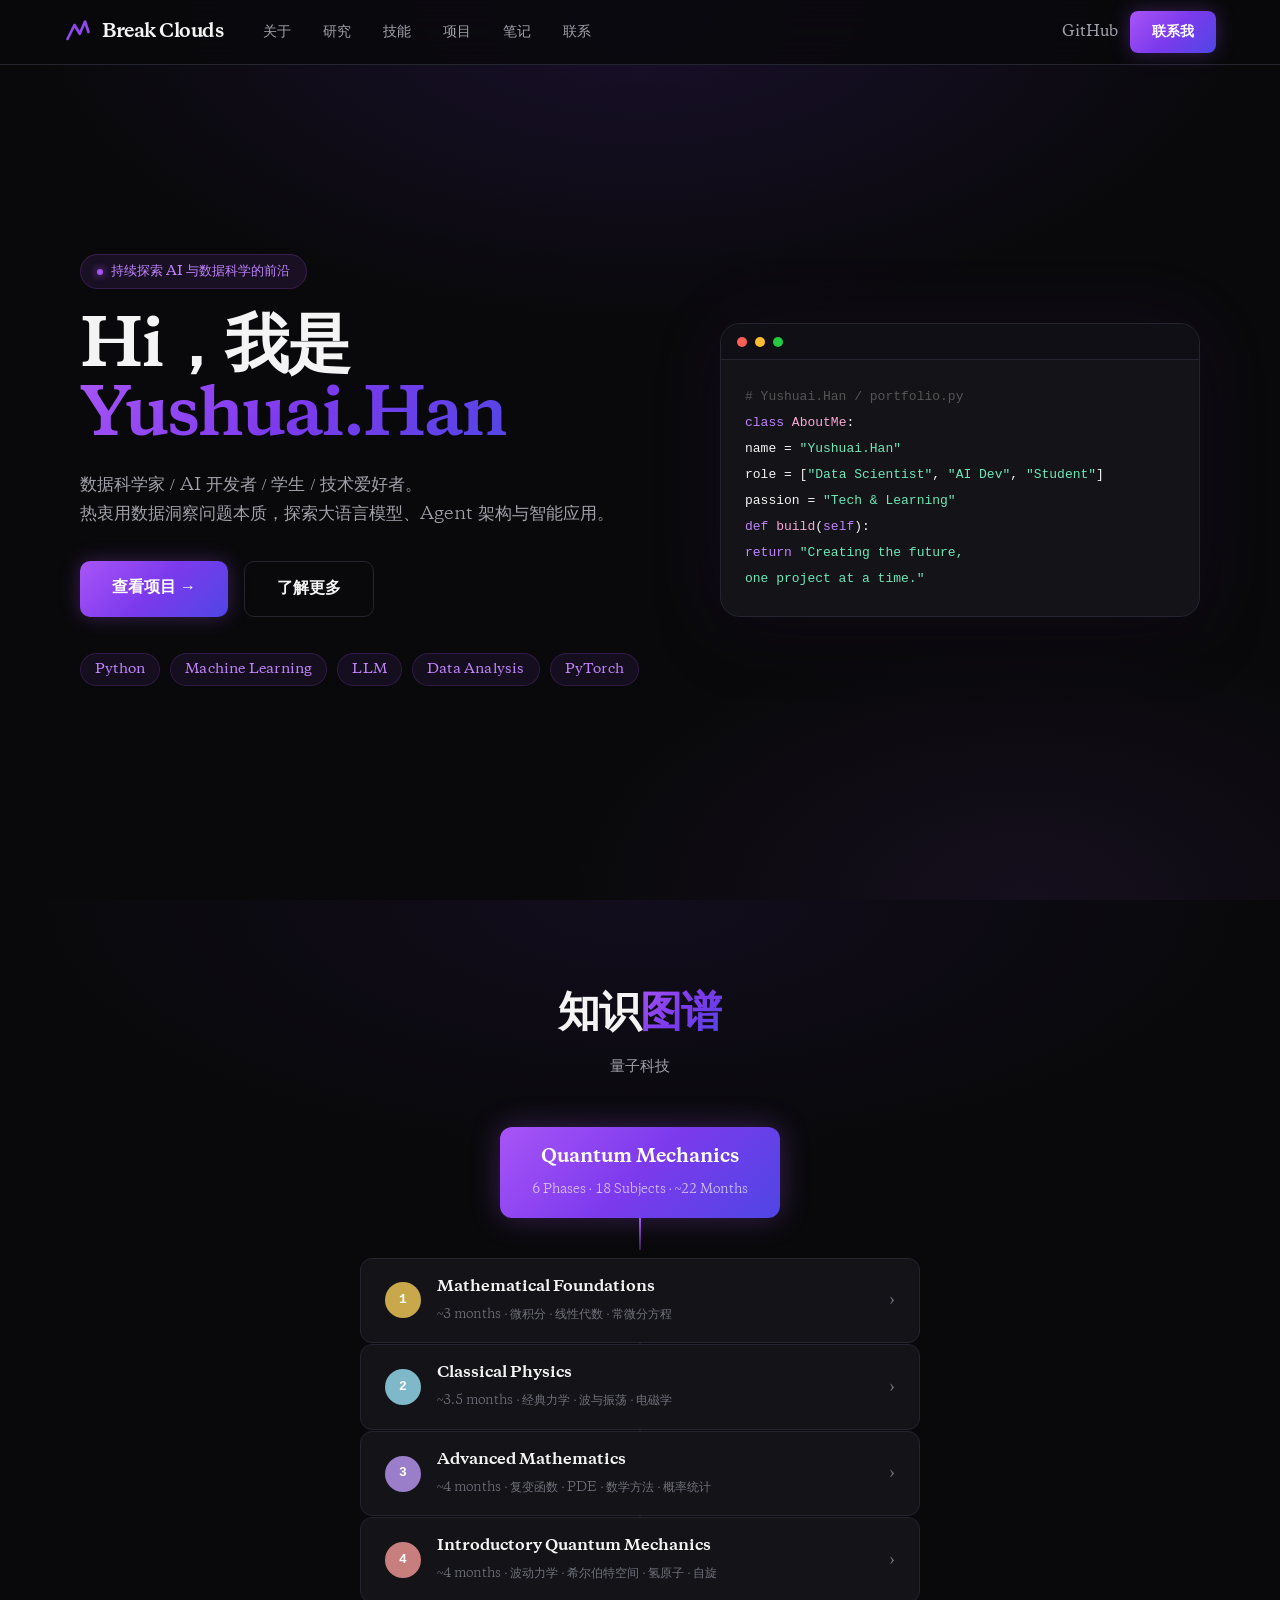
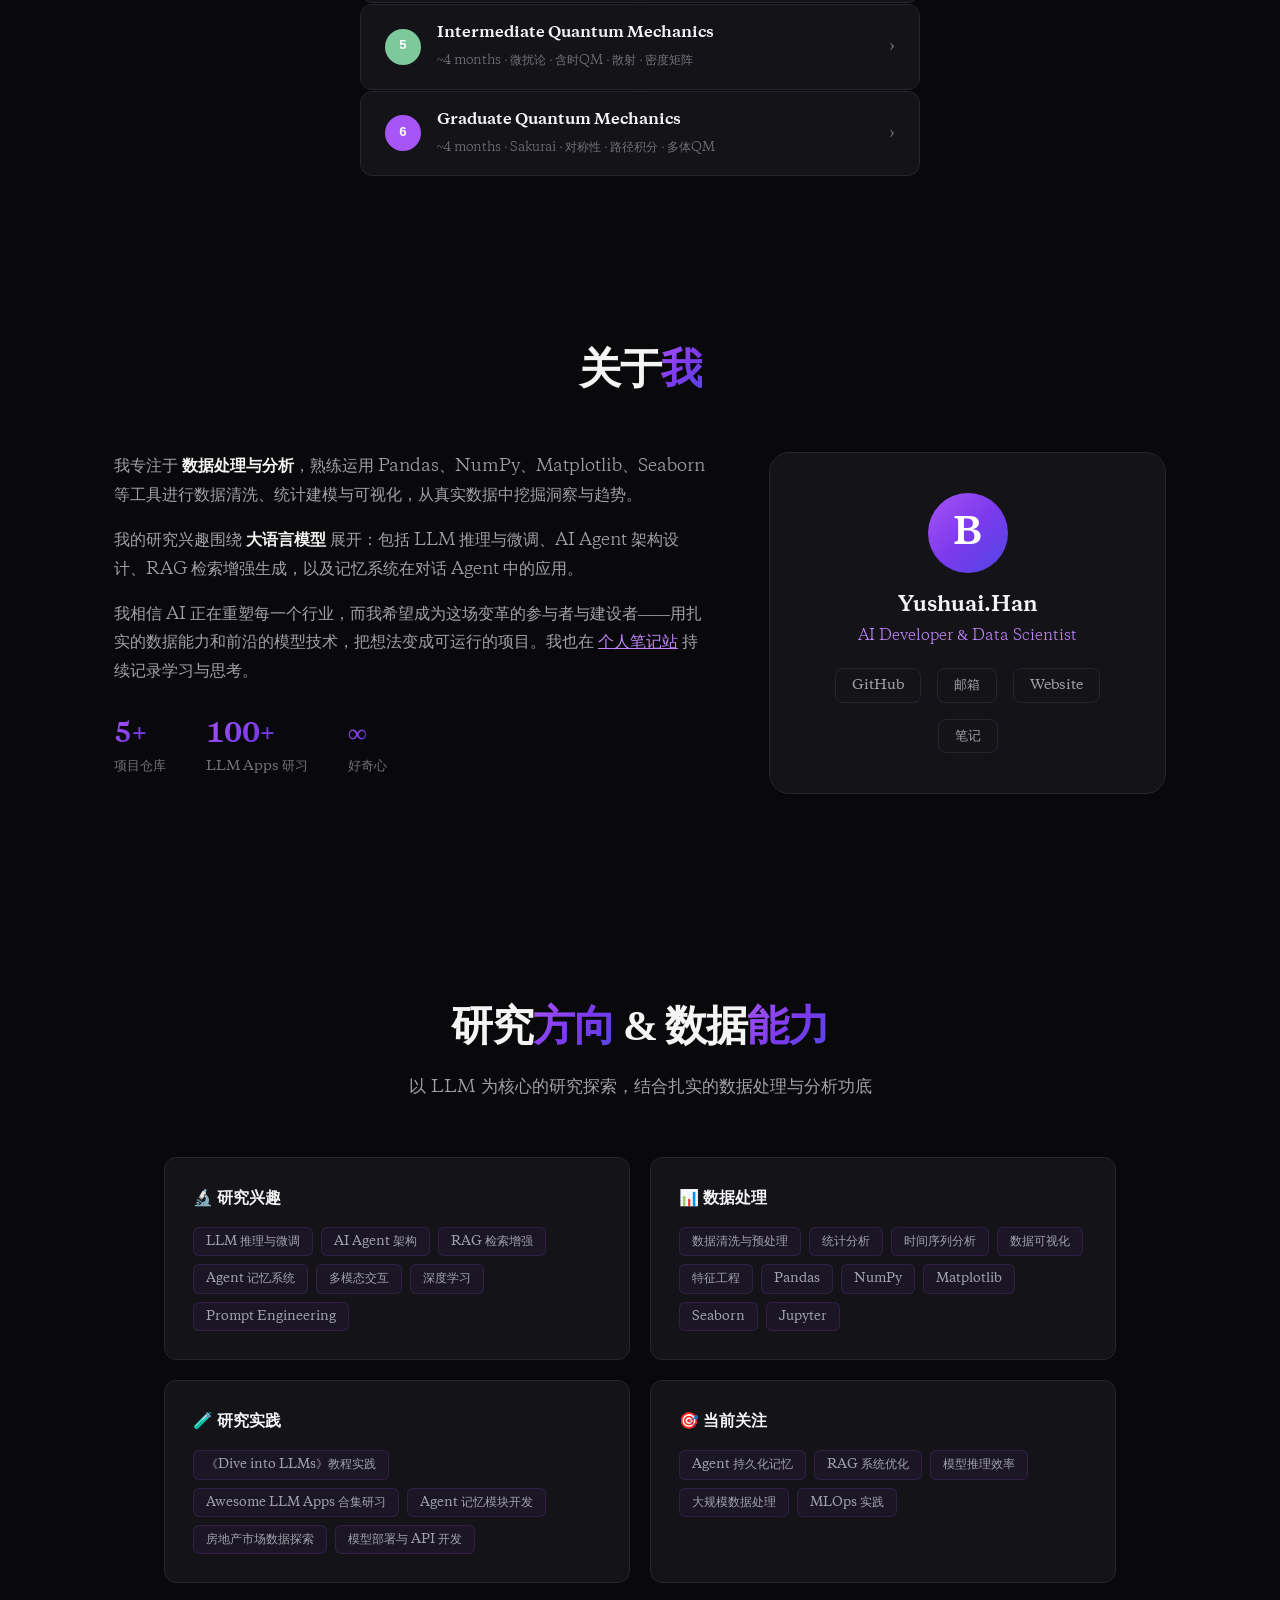
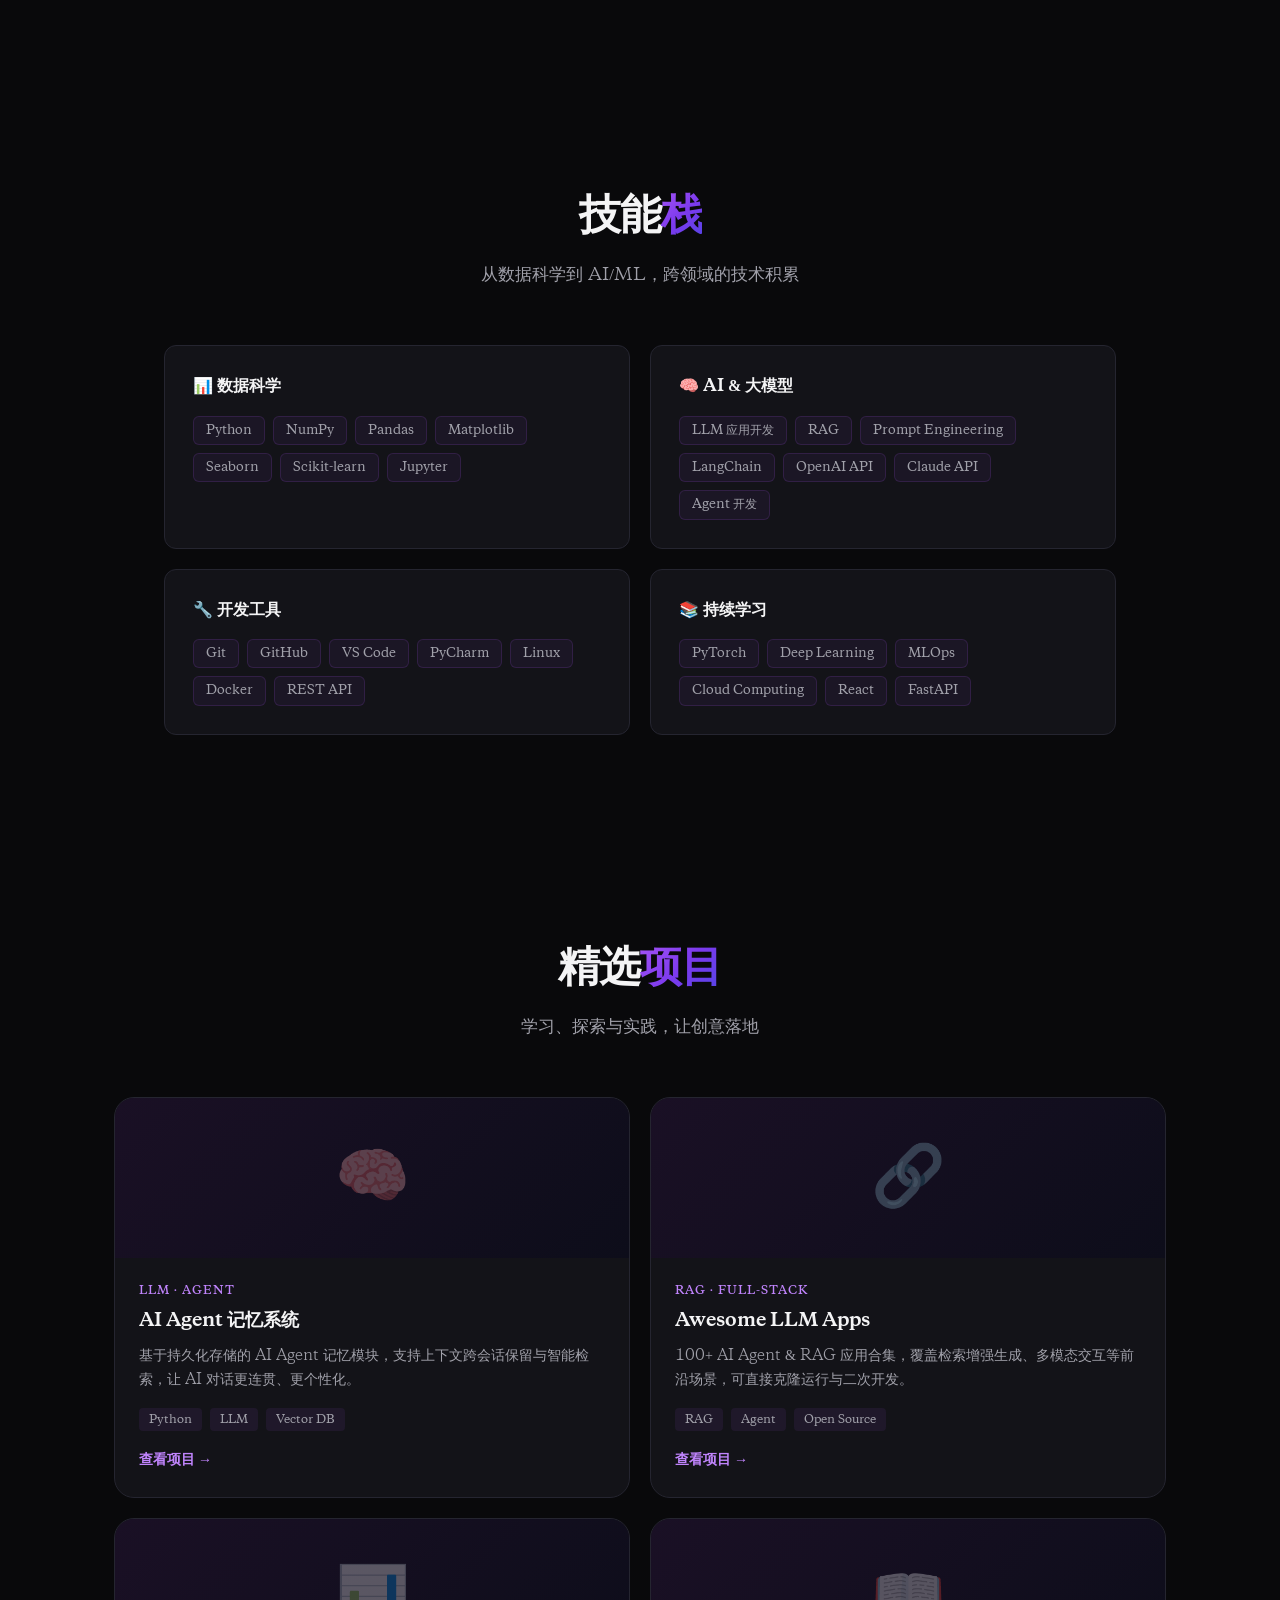
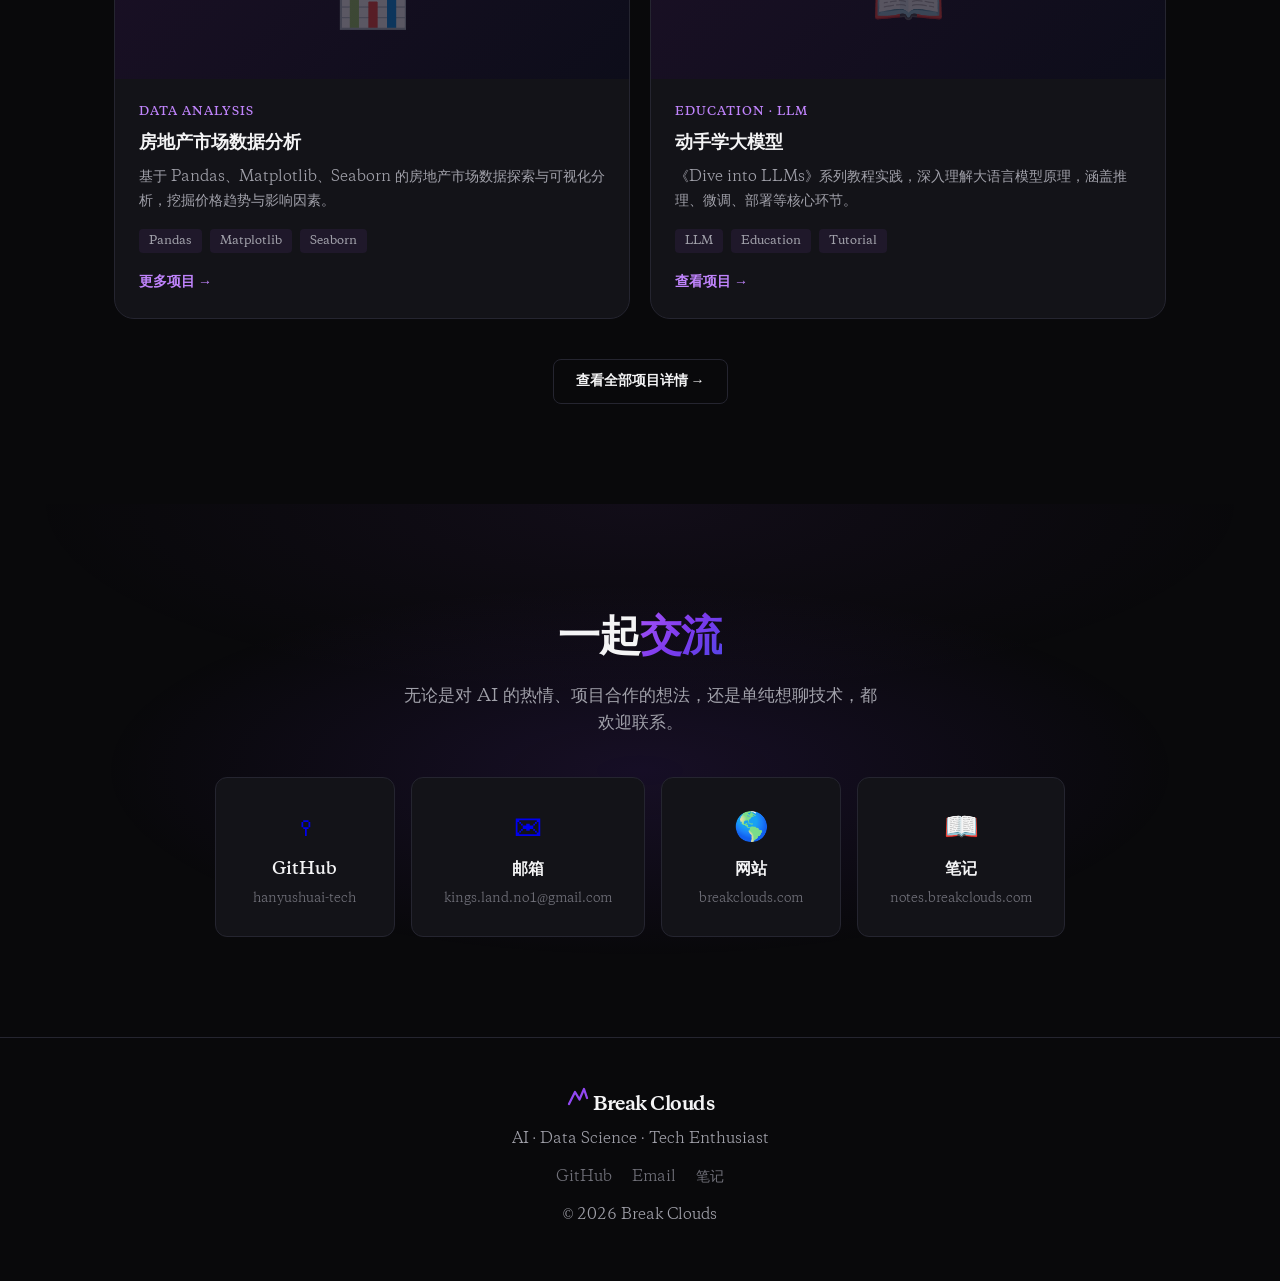
==== commit 3b2b8605: "feat: add notes.breakclouds.com links throughout site content" ====
--- a/index.html
+++ b/index.html
@@ -759,7 +759,7 @@
     <div class="about-text">
       <p>我专注于 <strong>数据处理与分析</strong>，熟练运用 Pandas、NumPy、Matplotlib、Seaborn 等工具进行数据清洗、统计建模与可视化，从真实数据中挖掘洞察与趋势。</p>
       <p>我的研究兴趣围绕 <strong>大语言模型</strong> 展开：包括 LLM 推理与微调、AI Agent 架构设计、RAG 检索增强生成，以及记忆系统在对话 Agent 中的应用。</p>
-      <p>我相信 AI 正在重塑每一个行业，而我希望成为这场变革的参与者与建设者——用扎实的数据能力和前沿的模型技术，把想法变成可运行的项目。</p>
+      <p>我相信 AI 正在重塑每一个行业，而我希望成为这场变革的参与者与建设者——用扎实的数据能力和前沿的模型技术，把想法变成可运行的项目。我也在 <a href="https://notes.breakclouds.com" target="_blank" rel="noopener" style="color:var(--purple-light);text-decoration:underline;">个人笔记站</a> 持续记录学习与思考。</p>
       <div class="about-stats">
         <div class="astat"><span>5+</span> 项目仓库</div>
         <div class="astat"><span>100+</span> LLM Apps 研习</div>
@@ -774,6 +774,7 @@
         <a href="https://github.com/hanyushuai-tech" target="_blank" rel="noopener">GitHub</a>
         <a href="mailto:kings.land.no1@gmail.com">邮箱</a>
         <a href="https://breakclouds.com">Website</a>
+        <a href="https://notes.breakclouds.com" target="_blank" rel="noopener">笔记</a>
       </div>
     </div>
   </div>
@@ -917,6 +918,11 @@
         <span>网站</span>
         <small>breakclouds.com</small>
       </a>
+      <a href="https://notes.breakclouds.com" target="_blank" rel="noopener" class="contact-link-item">
+        <span class="contact-icon">&#128214;</span>
+        <span>笔记</span>
+        <small>notes.breakclouds.com</small>
+      </a>
     </div>
   </div>
 </section>
@@ -934,6 +940,7 @@
     <div class="footer-social">
       <a href="https://github.com/hanyushuai-tech" target="_blank" rel="noopener">GitHub</a>
       <a href="mailto:kings.land.no1@gmail.com">Email</a>
+      <a href="https://notes.breakclouds.com" target="_blank" rel="noopener">笔记</a>
     </div>
     <p class="footer-copy">&copy; 2026 Break Clouds</p>
   </div>
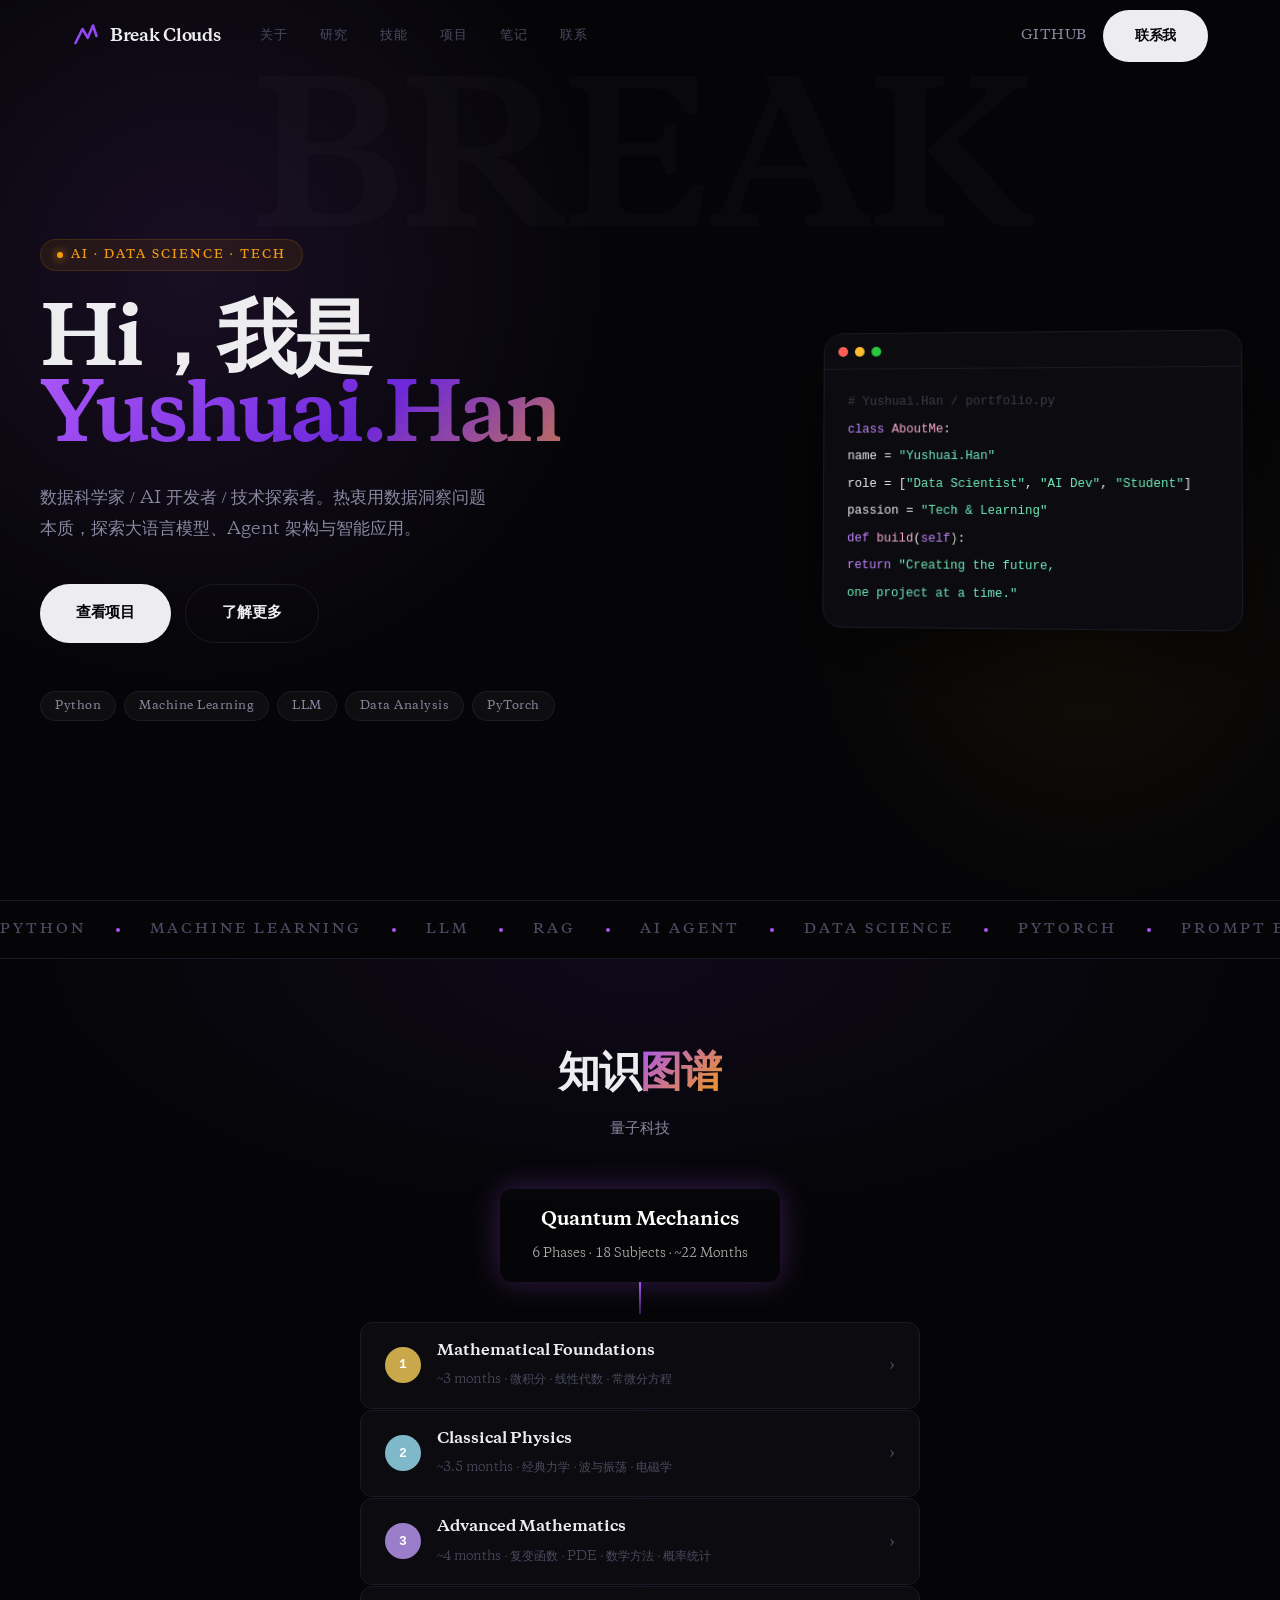
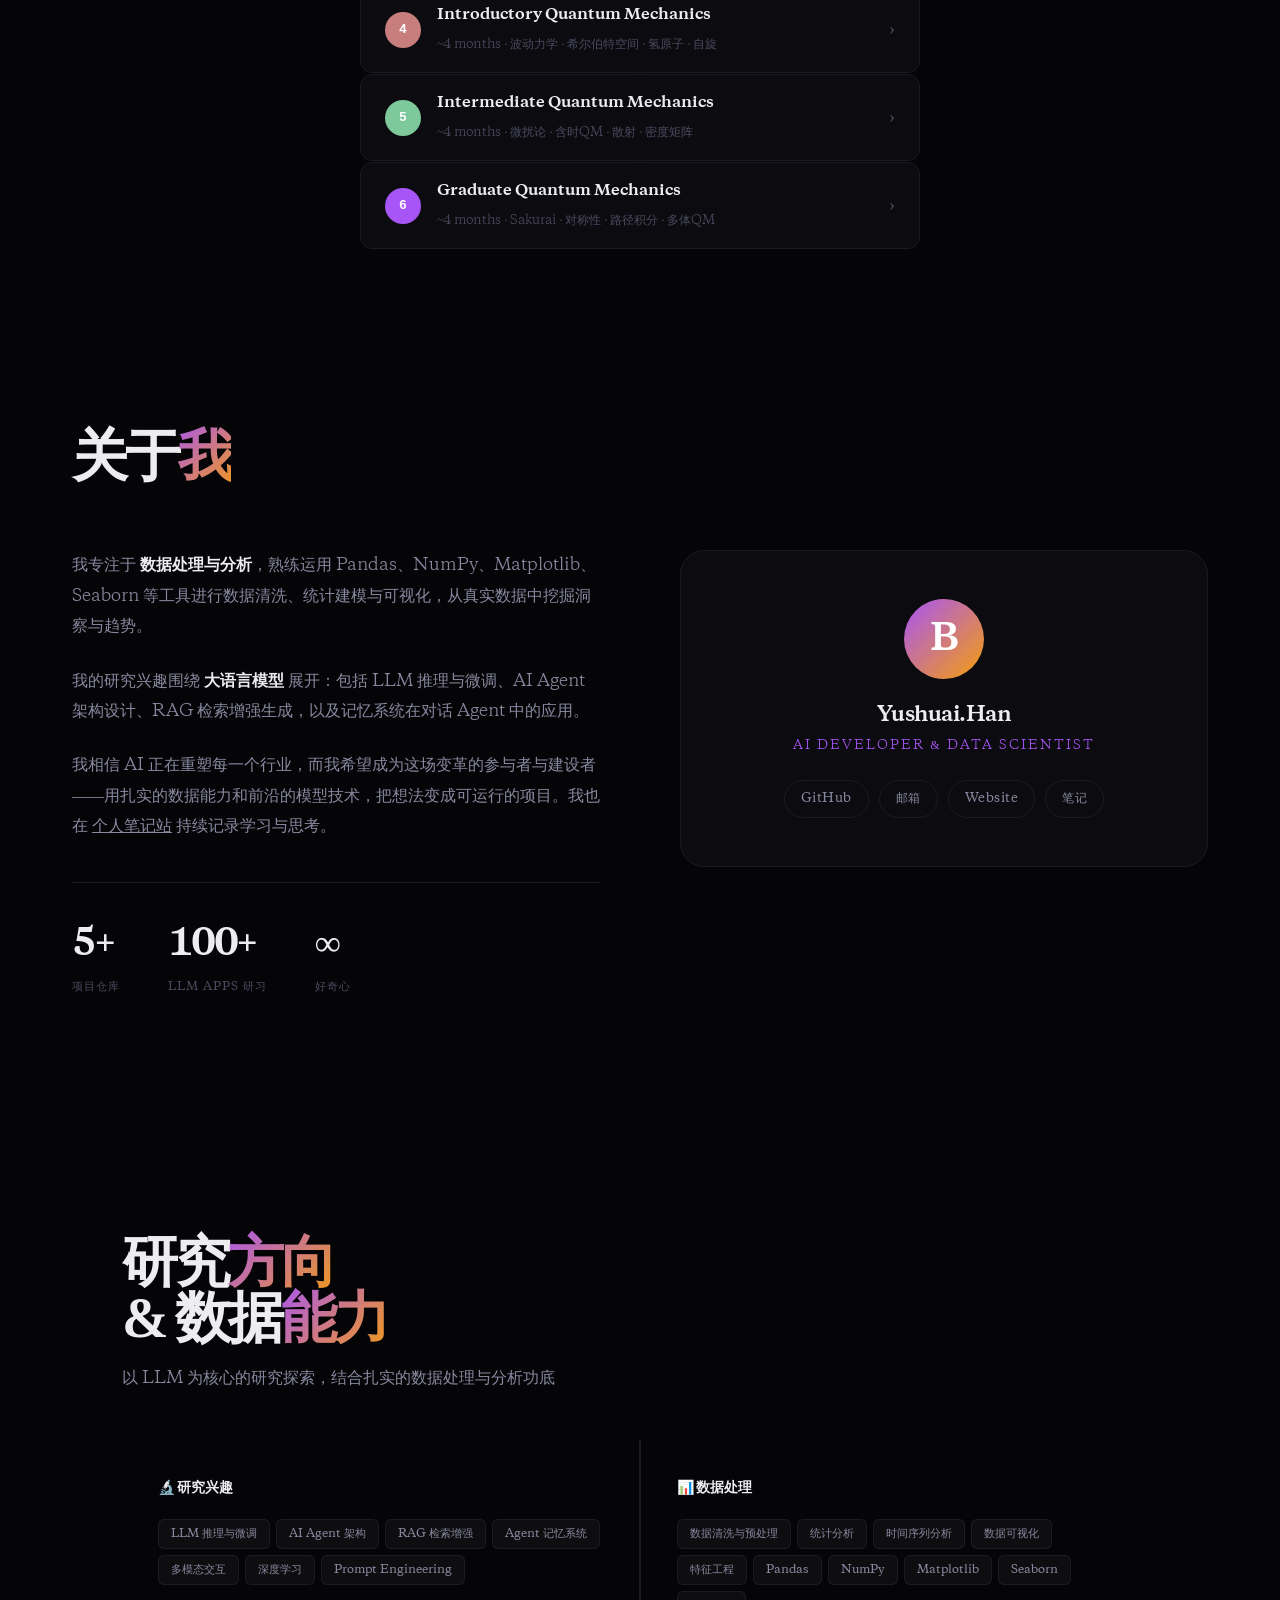
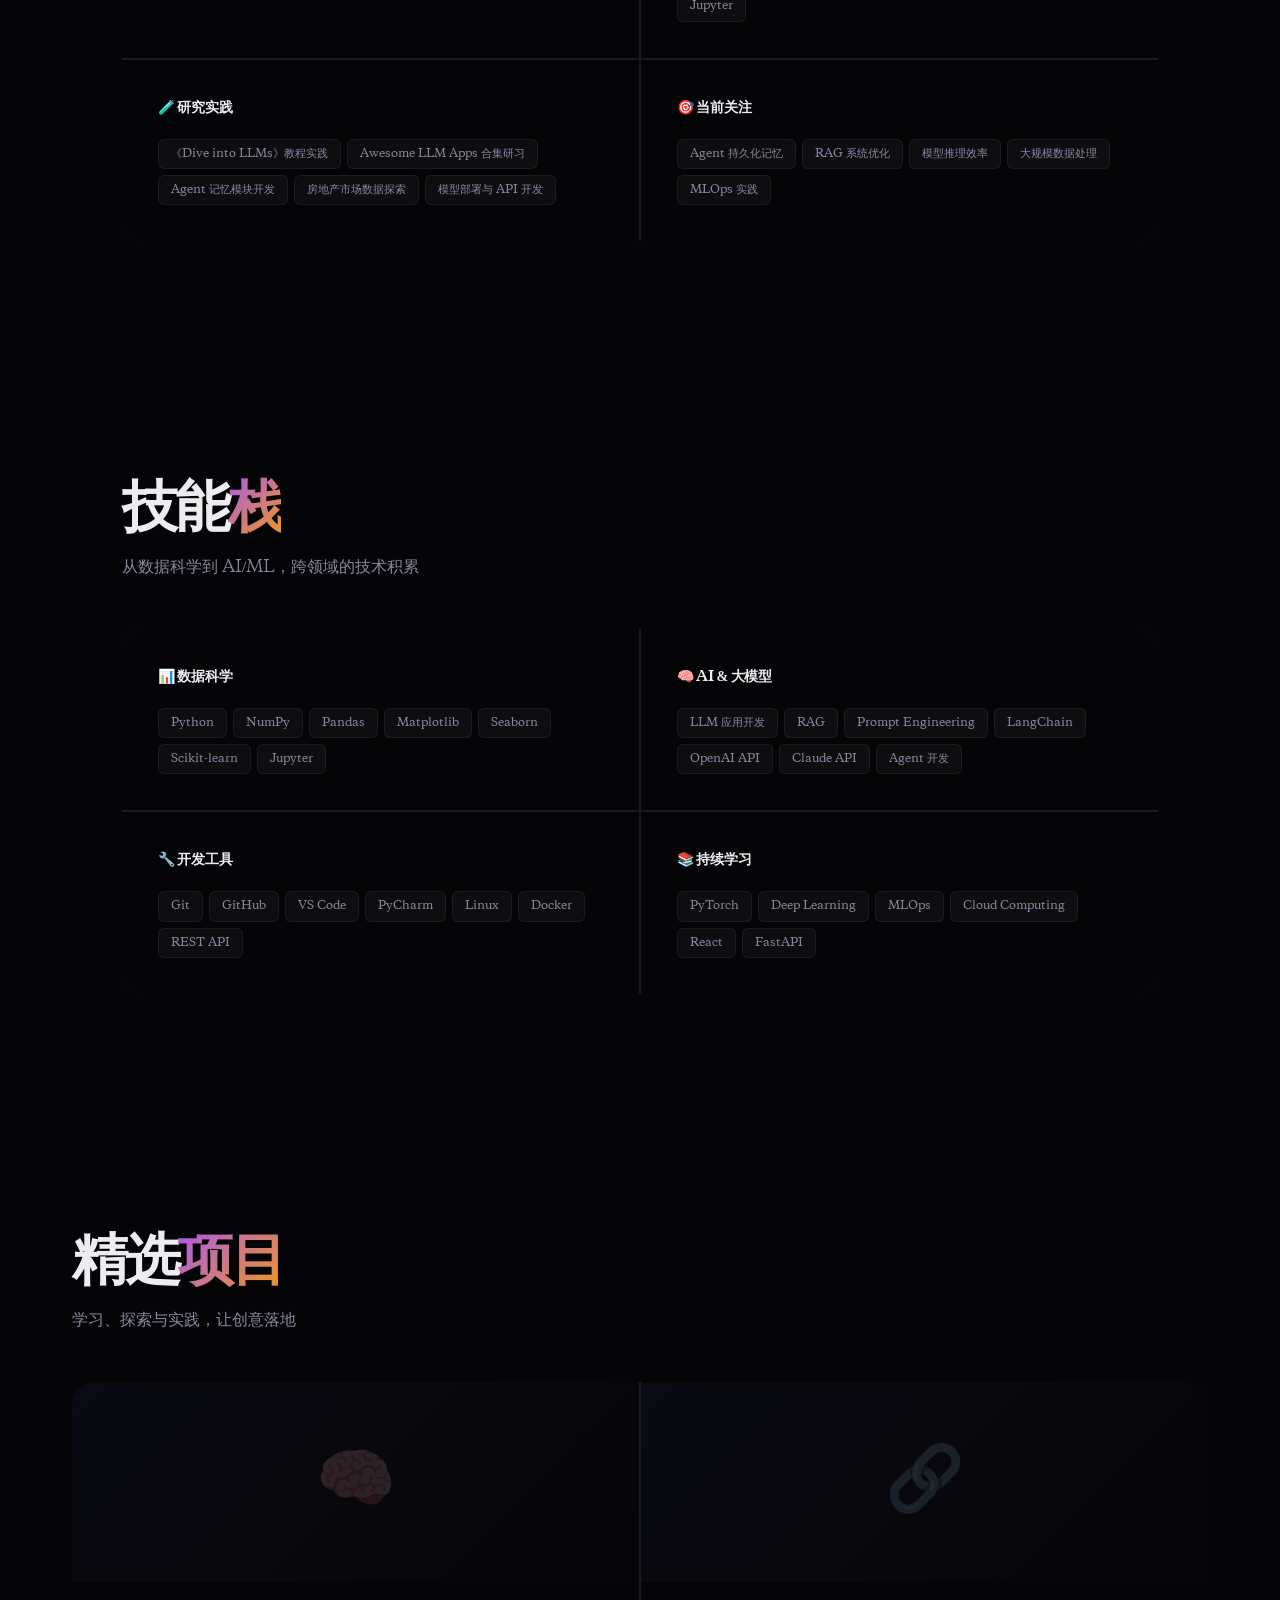
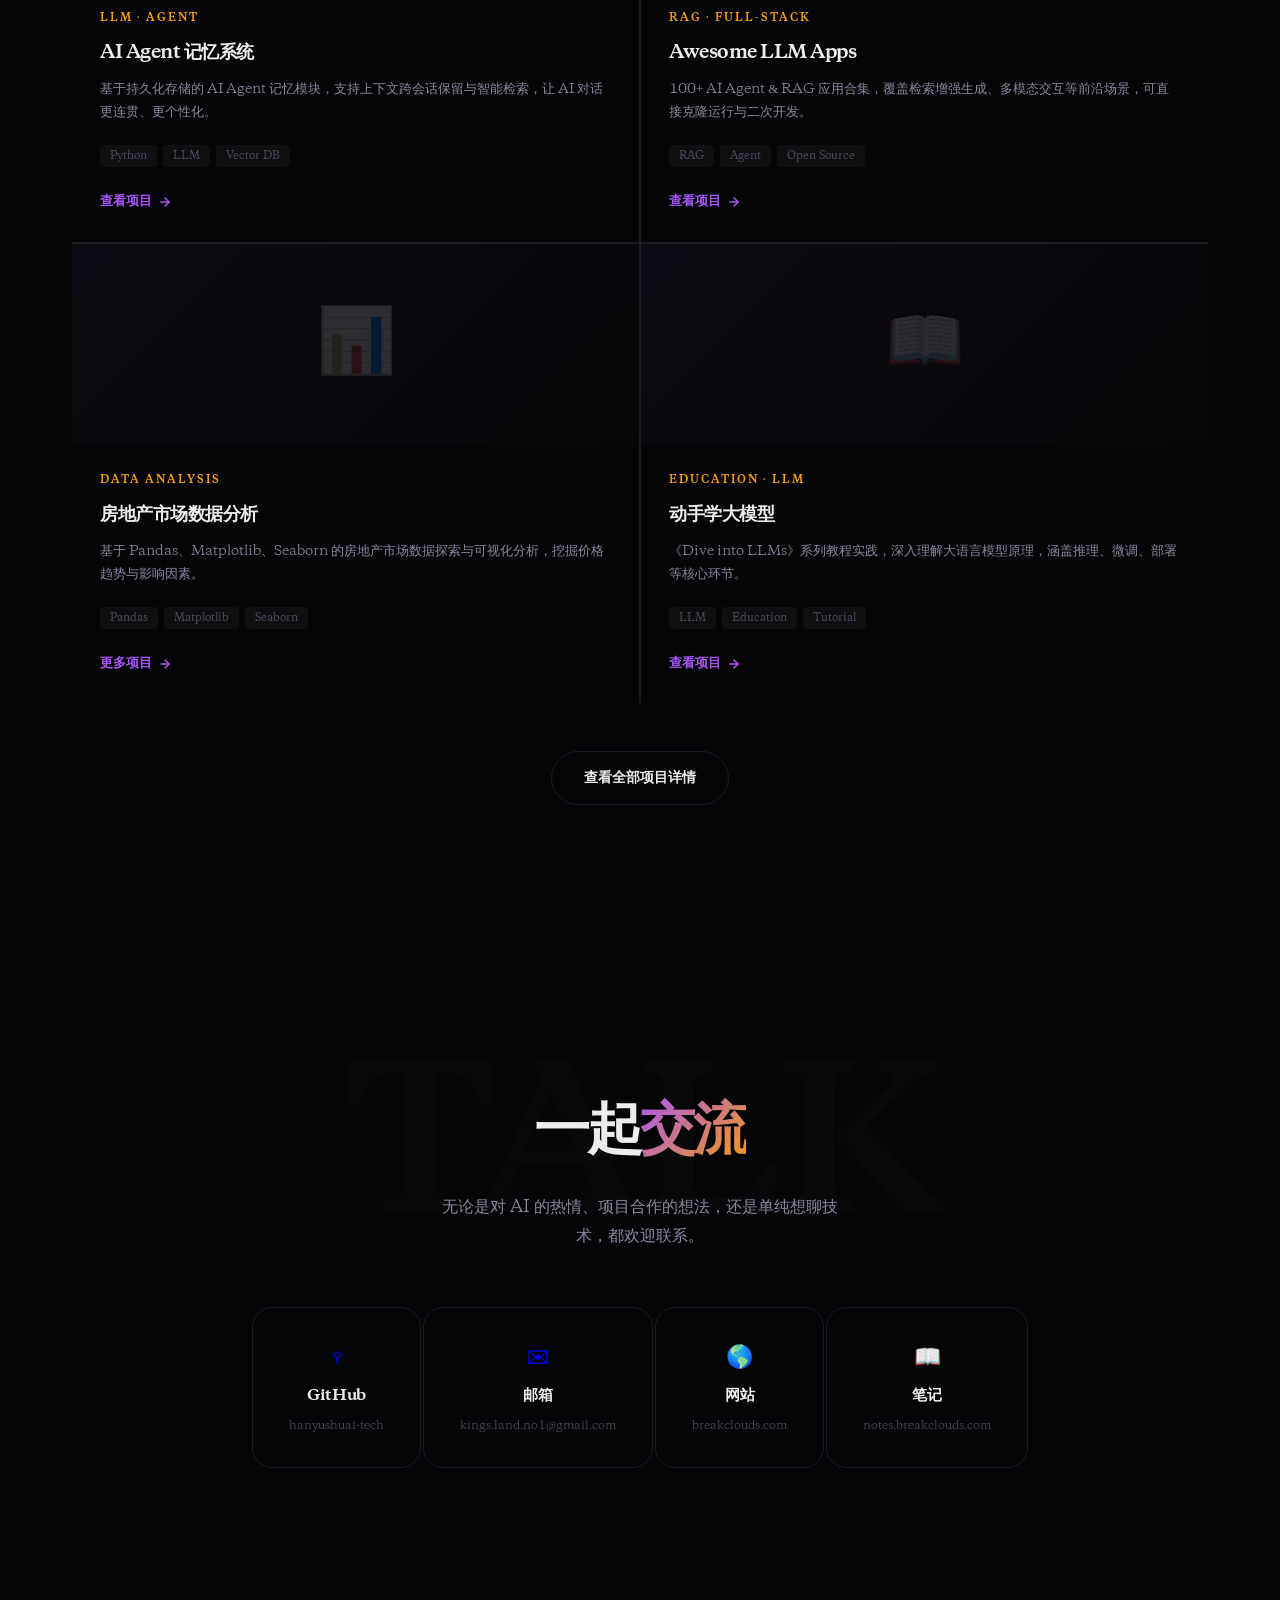
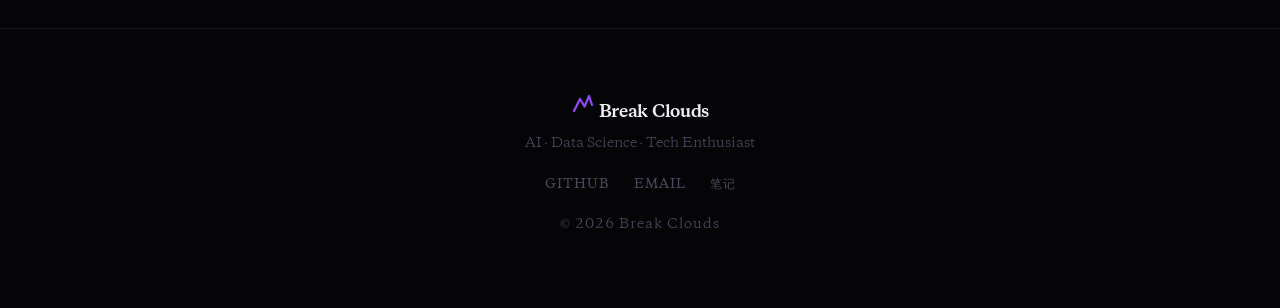
==== commit 9c01decf: "@ feat: taste-skill 重设计 — 打破 AI 套模板感 - Hero: 全宽背景 + editorial 不对称布局 + 巨型装饰文字 - 新增无限滚动标签带 (marquee) -" ====
--- a/index.html
+++ b/index.html
@@ -99,28 +99,29 @@
 
 <section class="hero">
   <div class="hero-bg"></div>
-  <div class="hero-content reveal">
-    <div class="hero-badge">
-      <span class="badge-dot"></span> 持续探索 AI 与数据科学的前沿
-    </div>
-    <h1>Hi，我是<span class="gradient-text">Yushuai.Han</span></h1>
-    <p class="hero-desc">数据科学家 / AI 开发者 / 学生 / 技术爱好者。<br>热衷用数据洞察问题本质，探索大语言模型、Agent 架构与智能应用。</p>
-    <div class="hero-btns">
-      <a href="projects.html" class="btn-primary btn-lg">查看项目 →</a>
-      <a href="#about" class="btn-outline btn-lg">了解更多</a>
-    </div>
-    <div class="hero-tags">
-      <span class="tag">Python</span>
-      <span class="tag">Machine Learning</span>
-      <span class="tag">LLM</span>
-      <span class="tag">Data Analysis</span>
-      <span class="tag">PyTorch</span>
-    </div>
-  </div>
-  <div class="hero-preview reveal">
-    <div class="preview-window">
-      <div class="preview-bar"><span></span><span></span><span></span></div>
-      <div class="preview-code">
+  <div class="hero-row">
+    <div class="hero-content reveal">
+      <div class="hero-badge">
+        <span class="badge-dot"></span> AI · Data Science · Tech
+      </div>
+      <h1>Hi，我是<br><span class="line2">Yushuai.Han</span></h1>
+      <p class="hero-desc">数据科学家 / AI 开发者 / 技术探索者。热衷用数据洞察问题本质，探索大语言模型、Agent 架构与智能应用。</p>
+      <div class="hero-btns">
+        <a href="projects.html" class="btn-primary btn-lg">查看项目</a>
+        <a href="#about" class="btn-outline btn-lg">了解更多</a>
+      </div>
+      <div class="hero-tags">
+        <span class="tag">Python</span>
+        <span class="tag">Machine Learning</span>
+        <span class="tag">LLM</span>
+        <span class="tag">Data Analysis</span>
+        <span class="tag">PyTorch</span>
+      </div>
+    </div>
+    <div class="hero-preview reveal reveal-delay-2">
+      <div class="preview-window">
+        <div class="preview-bar"><span></span><span></span><span></span></div>
+        <div class="preview-code">
 <span class="line"><span class="comment"># Yushuai.Han / portfolio.py</span></span>
 <span class="line"></span>
 <span class="line"><span class="keyword">class</span> <span class="fn">AboutMe</span>:</span>
@@ -131,10 +132,19 @@
 <span class="line">    <span class="keyword">def</span> <span class="fn">build</span>(<span class="keyword">self</span>):</span>
 <span class="line">        <span class="keyword">return</span> <span class="string">"Creating the future, </span></span>
 <span class="line"><span class="string">                one project at a time."</span></span>
+        </div>
       </div>
     </div>
   </div>
 </section>
+
+<!-- Marquee Banner -->
+<div class="marquee">
+  <div class="marquee-track">
+    <span class="marquee-item">Python <span class="dot"></span> Machine Learning <span class="dot"></span> LLM <span class="dot"></span> RAG <span class="dot"></span> AI Agent <span class="dot"></span> Data Science <span class="dot"></span> PyTorch <span class="dot"></span> Prompt Engineering</span>
+    <span class="marquee-item">Python <span class="dot"></span> Machine Learning <span class="dot"></span> LLM <span class="dot"></span> RAG <span class="dot"></span> AI Agent <span class="dot"></span> Data Science <span class="dot"></span> PyTorch <span class="dot"></span> Prompt Engineering</span>
+  </div>
+</div>
 
 <!-- ===== Knowledge Graph Tree ===== -->
 <style>
@@ -753,8 +763,8 @@
 }
 </script>
 
-<section class="about reveal" id="about">
-  <h2 class="section-title">关于<span class="gradient-text">我</span></h2>
+<section class="section-pad about" id="about">
+  <h2 class="section-title reveal">关于<span class="gradient-text">我</span></h2>
   <div class="about-grid">
     <div class="about-text">
       <p>我专注于 <strong>数据处理与分析</strong>，熟练运用 Pandas、NumPy、Matplotlib、Seaborn 等工具进行数据清洗、统计建模与可视化，从真实数据中挖掘洞察与趋势。</p>
@@ -780,9 +790,9 @@
   </div>
 </section>
 
-<section class="skills reveal" id="research">
-  <h2 class="section-title">研究<span class="gradient-text">方向</span> &amp; 数据<span class="gradient-text">能力</span></h2>
-  <p class="section-desc">以 LLM 为核心的研究探索，结合扎实的数据处理与分析功底</p>
+<section class="section-pad skills" id="research">
+  <h2 class="section-title reveal">研究<span class="gradient-text">方向</span><br>&amp; 数据<span class="gradient-text">能力</span></h2>
+  <p class="section-desc reveal reveal-delay-1">以 LLM 为核心的研究探索，结合扎实的数据处理与分析功底</p>
   <div class="skill-cats">
     <div class="skill-cat">
       <h3>🔬 研究兴趣</h3>
@@ -811,9 +821,9 @@
   </div>
 </section>
 
-<section class="skills reveal" id="skills">
-  <h2 class="section-title">技能<span class="gradient-text">栈</span></h2>
-  <p class="section-desc">从数据科学到 AI/ML，跨领域的技术积累</p>
+<section class="section-pad skills" id="skills">
+  <h2 class="section-title reveal">技能<span class="gradient-text">栈</span></h2>
+  <p class="section-desc reveal reveal-delay-1">从数据科学到 AI/ML，跨领域的技术积累</p>
   <div class="skill-cats">
     <div class="skill-cat">
       <h3>&#128202; 数据科学</h3>
@@ -842,9 +852,9 @@
   </div>
 </section>
 
-<section class="projects reveal" id="projects">
-  <h2 class="section-title">精选<span class="gradient-text">项目</span></h2>
-  <p class="section-desc">学习、探索与实践，让创意落地</p>
+<section class="section-pad projects" id="projects">
+  <h2 class="section-title reveal">精选<span class="gradient-text">项目</span></h2>
+  <p class="section-desc reveal reveal-delay-1">学习、探索与实践，让创意落地</p>
   <div class="project-grid">
 
     <div class="project-card">
@@ -854,7 +864,7 @@
         <h3>AI Agent 记忆系统</h3>
         <p>基于持久化存储的 AI Agent 记忆模块，支持上下文跨会话保留与智能检索，让 AI 对话更连贯、更个性化。</p>
         <div class="project-tech"><span>Python</span><span>LLM</span><span>Vector DB</span></div>
-        <a href="https://github.com/hanyushuai-tech/agentmemory" target="_blank" rel="noopener" class="project-link">查看项目 →</a>
+        <a href="https://github.com/hanyushuai-tech/agentmemory" target="_blank" rel="noopener" class="project-link">查看项目 <svg viewBox="0 0 24 24" fill="none" stroke="currentColor" stroke-width="2.5" stroke-linecap="round" stroke-linejoin="round"><path d="M5 12h14"/><path d="m12 5 7 7-7 7"/></svg></a>
       </div>
     </div>
 
@@ -865,7 +875,7 @@
         <h3>Awesome LLM Apps</h3>
         <p>100+ AI Agent & RAG 应用合集，覆盖检索增强生成、多模态交互等前沿场景，可直接克隆运行与二次开发。</p>
         <div class="project-tech"><span>RAG</span><span>Agent</span><span>Open Source</span></div>
-        <a href="https://github.com/hanyushuai-tech/awesome-llm-apps" target="_blank" rel="noopener" class="project-link">查看项目 →</a>
+        <a href="https://github.com/hanyushuai-tech/awesome-llm-apps" target="_blank" rel="noopener" class="project-link">查看项目 <svg viewBox="0 0 24 24" fill="none" stroke="currentColor" stroke-width="2.5" stroke-linecap="round" stroke-linejoin="round"><path d="M5 12h14"/><path d="m12 5 7 7-7 7"/></svg></a>
       </div>
     </div>
 
@@ -876,7 +886,7 @@
         <h3>房地产市场数据分析</h3>
         <p>基于 Pandas、Matplotlib、Seaborn 的房地产市场数据探索与可视化分析，挖掘价格趋势与影响因素。</p>
         <div class="project-tech"><span>Pandas</span><span>Matplotlib</span><span>Seaborn</span></div>
-        <a href="https://github.com/hanyushuai-tech" target="_blank" rel="noopener" class="project-link">更多项目 →</a>
+        <a href="https://github.com/hanyushuai-tech" target="_blank" rel="noopener" class="project-link">更多项目 <svg viewBox="0 0 24 24" fill="none" stroke="currentColor" stroke-width="2.5" stroke-linecap="round" stroke-linejoin="round"><path d="M5 12h14"/><path d="m12 5 7 7-7 7"/></svg></a>
       </div>
     </div>
 
@@ -887,19 +897,18 @@
         <h3>动手学大模型</h3>
         <p>《Dive into LLMs》系列教程实践，深入理解大语言模型原理，涵盖推理、微调、部署等核心环节。</p>
         <div class="project-tech"><span>LLM</span><span>Education</span><span>Tutorial</span></div>
-        <a href="https://github.com/hanyushuai-tech/dive-into-llms" target="_blank" rel="noopener" class="project-link">查看项目 →</a>
-      </div>
-    </div>
-
-  </div>
-  <div style="text-align:center;margin-top:40px;">
-    <a href="projects.html" class="btn-outline">查看全部项目详情 →</a>
+        <a href="https://github.com/hanyushuai-tech/dive-into-llms" target="_blank" rel="noopener" class="project-link">查看项目 <svg viewBox="0 0 24 24" fill="none" stroke="currentColor" stroke-width="2.5" stroke-linecap="round" stroke-linejoin="round"><path d="M5 12h14"/><path d="m12 5 7 7-7 7"/></svg></a>
+      </div>
+    </div>
+
+  </div>
+  <div style="text-align:center;margin-top:48px;">
+    <a href="projects.html" class="btn-outline">查看全部项目详情</a>
   </div>
 </section>
 
-<section class="contact reveal" id="contact">
-  <div class="cta-bg"></div>
-  <div class="cta-content">
+<section class="section-pad-lg contact" id="contact">
+  <div class="cta-content reveal">
     <h2>一起<span class="gradient-text">交流</span></h2>
     <p>无论是对 AI 的热情、项目合作的想法，还是单纯想聊技术，都欢迎联系。</p>
     <div class="contact-links">
@@ -958,6 +967,7 @@
   var hamburger = document.getElementById('hamburger');
   var overlay = document.getElementById('mobileOverlay');
   var body = document.body;
+  var navbar = document.getElementById('navbar');
   var overlayLinks = overlay.querySelectorAll('.mobile-nav-link, .mobile-cta');
 
   function openMenu() {
@@ -982,6 +992,18 @@
     if (e.target === overlay) closeMenu();
   });
 
+  // ── Nav Scroll State ────────────────────────────
+  var lastScroll = 0;
+  window.addEventListener('scroll', function() {
+    var st = window.scrollY;
+    if (st > 40) {
+      navbar.classList.add('scrolled');
+    } else {
+      navbar.classList.remove('scrolled');
+    }
+    lastScroll = st;
+  }, { passive: true });
+
   // ── Scroll-to-Top Button ────────────────────────
   var scrollBtn = document.getElementById('scrollTop');
   window.addEventListener('scroll', function() {
@@ -990,26 +1012,24 @@
     } else {
       scrollBtn.classList.remove('visible');
     }
-  });
+  }, { passive: true });
   scrollBtn.addEventListener('click', function() {
     window.scrollTo({ top: 0, behavior: 'smooth' });
   });
 
-  // ── Scroll Reveal ───────────────────────────────
+  // ── Scroll Reveal (staggered) ───────────────────
   var revealEls = document.querySelectorAll('.reveal');
-  var observer;
   if ('IntersectionObserver' in window) {
-    observer = new IntersectionObserver(function(entries) {
+    var observer = new IntersectionObserver(function(entries) {
       entries.forEach(function(entry) {
         if (entry.isIntersecting) {
           entry.target.classList.add('revealed');
           observer.unobserve(entry.target);
         }
       });
-    }, { threshold: 0.15, rootMargin: '0px 0px -40px 0px' });
+    }, { threshold: 0.1, rootMargin: '0px 0px -60px 0px' });
     revealEls.forEach(function(el) { observer.observe(el); });
   } else {
-    // Fallback for old browsers
     revealEls.forEach(function(el) { el.classList.add('revealed'); });
   }
 })();
--- a/style.css
+++ b/style.css
@@ -1,322 +1,498 @@
 *, *::before, *::after { box-sizing: border-box; margin: 0; padding: 0; }
 
-/* ===== Copernicus Font ===== */
+/* ===== Fonts ===== */
 @font-face {
   font-family: 'Copernicus';
   src: url('fonts/Copernicus-Book.woff2') format('woff2');
-  font-weight: 400;
-  font-style: normal;
-  font-display: swap;
+  font-weight: 400; font-style: normal; font-display: swap;
 }
 @font-face {
   font-family: 'Copernicus';
   src: url('fonts/Copernicus-Medium.woff2') format('woff2');
-  font-weight: 500;
-  font-style: normal;
-  font-display: swap;
+  font-weight: 500; font-style: normal; font-display: swap;
 }
 @font-face {
   font-family: 'Copernicus';
   src: url('fonts/Copernicus-Semibold.woff2') format('woff2');
-  font-weight: 600;
-  font-style: normal;
-  font-display: swap;
+  font-weight: 600; font-style: normal; font-display: swap;
 }
 @font-face {
   font-family: 'Copernicus';
   src: url('fonts/Copernicus-Bold.woff2') format('woff2');
-  font-weight: 700;
-  font-style: normal;
-  font-display: swap;
-}
-
+  font-weight: 700; font-style: normal; font-display: swap;
+}
+
+/* ===== Tokens ===== */
 :root {
-  --bg: #09090b;
-  --bg-card: #131318;
-  --bg-card-hover: #1a1a22;
-  --border: #252530;
+  --bg: #050507;
+  --bg-card: #0c0c10;
+  --border: #1a1a24;
   --purple: #a855f7;
-  --purple-dark: #7c3aed;
-  --purple-light: #c084fc;
-  --text: #f4f4f5;
-  --text-dim: #a1a1aa;
-  --text-muted: #71717a;
-  --gradient-1: linear-gradient(135deg, #a855f7 0%, #7c3aed 50%, #4f46e5 100%);
-  --radius: 12px;
-  --radius-lg: 20px;
-}
-
-html { scroll-behavior: smooth; }
+  --amber: #f59e0b;
+  --text: #ededf0;
+  --text-dim: #8888a0;
+  --text-muted: #4a4a60;
+  --ease: cubic-bezier(0.16, 1, 0.3, 1);
+  --ease-spring: cubic-bezier(0.34, 1.56, 0.64, 1);
+}
+
+html { scroll-behavior: smooth; font-size: 16px; }
 
 body {
-  font-family: 'Copernicus', Georgia, 'Times New Roman', serif;
+  font-family: 'Copernicus', Georgia, serif;
   background: var(--bg);
   color: var(--text);
-  line-height: 1.6;
+  line-height: 1.65;
   -webkit-font-smoothing: antialiased;
-  overflow-x: hidden;
+  overflow-x: clip;
 }
 
 /* ===== Nav ===== */
 .nav {
   position: fixed; top: 0; left: 0; right: 0; z-index: 1000;
-  background: rgba(9,9,11,0.85); backdrop-filter: blur(20px); -webkit-backdrop-filter: blur(20px);
-  border-bottom: 1px solid var(--border);
+  background: transparent;
+  transition: background 0.3s, border-color 0.3s;
+  border-bottom: 1px solid transparent;
+}
+.nav.scrolled {
+  background: rgba(5,5,7,0.9);
+  backdrop-filter: blur(20px);
+  border-bottom-color: var(--border);
 }
 .nav-inner {
-  max-width: 1200px; margin: 0 auto; padding: 0 24px;
-  height: 64px; display: flex; align-items: center; gap: 40px;
+  max-width: 1200px; margin: 0 auto; padding: 0 32px;
+  height: 72px; display: flex; align-items: center; gap: 40px;
 }
 .logo {
   display: flex; align-items: center; gap: 10px;
-  font-weight: 700; font-size: 18px; color: var(--text); text-decoration: none; letter-spacing: -0.5px;
+  font-weight: 700; font-size: 16px; color: var(--text);
+  text-decoration: none; letter-spacing: -0.3px;
 }
 .nav-links { display: flex; gap: 32px; }
 .nav-links a {
-  color: var(--text-dim); text-decoration: none; font-size: 14px; font-weight: 500; transition: color 0.2s;
+  color: var(--text-muted); text-decoration: none; font-size: 13px;
+  font-weight: 500; letter-spacing: 1px; text-transform: uppercase;
+  transition: color 0.3s;
 }
 .nav-links a:hover { color: var(--text); }
-.nav-actions { margin-left: auto; display: flex; gap: 12px; align-items: center; }
+.nav-actions { margin-left: auto; display: flex; gap: 16px; align-items: center; }
 
 /* ===== Hamburger ===== */
 .hamburger {
-  display: none;
-  flex-direction: column; gap: 5px;
+  display: none; flex-direction: column; gap: 5px;
   background: none; border: none; cursor: pointer; padding: 8px;
   margin-left: auto; z-index: 1100;
 }
 .hamburger span {
   display: block; width: 24px; height: 2px;
   background: var(--text); border-radius: 2px;
-  transition: transform 0.3s, opacity 0.3s;
-}
-.hamburger.active span:nth-child(1) {
-  transform: translateY(7px) rotate(45deg);
-}
-.hamburger.active span:nth-child(2) {
-  opacity: 0;
-}
-.hamburger.active span:nth-child(3) {
-  transform: translateY(-7px) rotate(-45deg);
-}
+  transition: transform 0.4s var(--ease-spring), opacity 0.2s;
+}
+.hamburger.active span:nth-child(1) { transform: translateY(7px) rotate(45deg); }
+.hamburger.active span:nth-child(2) { opacity: 0; }
+.hamburger.active span:nth-child(3) { transform: translateY(-7px) rotate(-45deg); }
 
 /* ===== Mobile Overlay ===== */
 .mobile-overlay {
   position: fixed; inset: 0; z-index: 1050;
-  background: rgba(9,9,11,0.95); backdrop-filter: blur(20px); -webkit-backdrop-filter: blur(20px);
+  background: rgba(5,5,7,0.98);
+  backdrop-filter: blur(40px);
   display: flex; align-items: center; justify-content: center;
-  opacity: 0; visibility: hidden;
-  transition: opacity 0.35s, visibility 0.35s;
+  opacity: 0; visibility: hidden; transition: opacity 0.4s, visibility 0.4s;
 }
 .mobile-overlay.active { opacity: 1; visibility: visible; }
-.mobile-nav-content {
-  display: flex; flex-direction: column; align-items: center; gap: 8px;
-}
+.mobile-nav-content { display: flex; flex-direction: column; align-items: center; gap: 8px; }
 .mobile-nav-link {
-  color: var(--text-dim); text-decoration: none; font-size: 24px; font-weight: 600;
-  padding: 12px 32px; transition: color 0.2s;
+  color: var(--text-dim); text-decoration: none; font-size: 28px; font-weight: 700;
+  padding: 12px 32px; transition: color 0.2s; letter-spacing: -1px;
 }
 .mobile-nav-link:hover { color: var(--text); }
-.mobile-nav-divider {
-  width: 40px; height: 1px; background: var(--border); margin: 12px 0;
-}
+.mobile-nav-divider { width: 40px; height: 1px; background: var(--border); margin: 16px 0; }
 .mobile-cta { margin-top: 16px; }
 
 /* ===== Buttons ===== */
 .btn-primary {
-  background: var(--gradient-1); color: #fff; border: none;
-  padding: 10px 22px; border-radius: 8px; font-size: 14px; font-weight: 600;
-  cursor: pointer; text-decoration: none; display: inline-block;
-  transition: opacity 0.2s, transform 0.2s, box-shadow 0.2s;
-  box-shadow: 0 0 20px rgba(168,85,247,0.3);
-}
-.btn-primary:hover { opacity: 0.9; transform: translateY(-1px); box-shadow: 0 0 30px rgba(168,85,247,0.5); }
-.btn-ghost { color: var(--text-dim); text-decoration: none; font-size: 14px; font-weight: 500; transition: color 0.2s; }
+  display: inline-flex; align-items: center; gap: 8px;
+  background: var(--text); color: var(--bg);
+  padding: 14px 32px; border-radius: 100px; border: none;
+  font-size: 14px; font-weight: 700; letter-spacing: -0.3px;
+  cursor: pointer; text-decoration: none;
+  transition: transform 0.3s var(--ease-spring), box-shadow 0.3s;
+}
+.btn-primary:hover {
+  transform: scale(1.04);
+  box-shadow: 0 0 40px rgba(255,255,255,0.15);
+}
+.btn-ghost {
+  color: var(--text-dim); text-decoration: none; font-size: 13px;
+  font-weight: 500; letter-spacing: 0.5px; text-transform: uppercase;
+  transition: color 0.2s;
+}
 .btn-ghost:hover { color: var(--text); }
 .btn-outline {
-  background: transparent; color: var(--text); border: 1px solid var(--border);
-  padding: 10px 22px; border-radius: 8px; font-size: 14px; font-weight: 600;
-  cursor: pointer; text-decoration: none; display: inline-block;
-  transition: border-color 0.2s, background 0.2s;
-}
-.btn-outline:hover { border-color: var(--purple); background: rgba(168,85,247,0.05); }
-.btn-lg { padding: 14px 32px; font-size: 16px; border-radius: 10px; }
-
-/* ===== Hero ===== */
+  display: inline-flex; align-items: center; gap: 8px;
+  background: transparent; color: var(--text);
+  border: 1px solid var(--border); padding: 14px 32px;
+  border-radius: 100px; font-size: 14px; font-weight: 600;
+  cursor: pointer; text-decoration: none;
+  transition: border-color 0.3s, background 0.3s, transform 0.3s var(--ease-spring);
+}
+.btn-outline:hover {
+  border-color: var(--text-muted); background: rgba(255,255,255,0.03);
+  transform: scale(1.02);
+}
+.btn-lg { padding: 16px 36px; font-size: 15px; }
+
+/* ===== HERO — Editorial Asymmetry ===== */
 .hero {
-  min-height: 100vh; display: flex; align-items: center; justify-content: center;
-  position: relative; padding: 120px 24px 80px; overflow: hidden;
-  gap: 80px; flex-wrap: wrap;
+  min-height: 100vh;
+  display: flex; flex-direction: column;
+  justify-content: center;
+  align-items: center;
+  position: relative;
+  padding: 140px 32px 80px;
+  /* Full-width background, content centered via hero-row */
 }
 .hero-bg {
-  position: absolute; inset: 0;
+  position: absolute; inset: 0; z-index: -1;
   background:
-    radial-gradient(ellipse 80% 60% at 50% 0%, rgba(124,58,237,0.15) 0%, transparent 60%),
-    radial-gradient(ellipse 60% 50% at 80% 100%, rgba(168,85,247,0.08) 0%, transparent 60%);
+    radial-gradient(circle 600px at 15% 30%, rgba(168,85,247,0.12) 0%, transparent 70%),
+    radial-gradient(circle 400px at 85% 70%, rgba(245,158,11,0.06) 0%, transparent 70%);
   pointer-events: none;
 }
-.hero-content { position: relative; z-index: 1; max-width: 560px; }
+
+/* Giant background text — editorial trick */
+.hero::before {
+  content: 'BREAK';
+  position: absolute; top: 8%; left: 50%;
+  transform: translateX(-50%);
+  font-size: clamp(100px, 15vw, 220px);
+  font-weight: 900; letter-spacing: -6px;
+  color: rgba(255,255,255,0.02);
+  line-height: 1; pointer-events: none;
+  z-index: 0;
+  white-space: nowrap;
+}
+
+.hero-row {
+  display: grid;
+  grid-template-columns: 1fr 0.7fr;
+  gap: 60px; align-items: center;
+  position: relative; z-index: 1;
+  max-width: 1200px; width: 100%;
+  margin: 0 auto;
+}
+.hero-content { position: relative; }
 .hero-badge {
   display: inline-flex; align-items: center; gap: 8px;
-  background: rgba(168,85,247,0.1); border: 1px solid rgba(168,85,247,0.2);
-  color: var(--purple-light); font-size: 13px; font-weight: 500;
-  padding: 6px 16px; border-radius: 100px; margin-bottom: 24px;
-}
-.badge-dot { width: 6px; height: 6px; background: var(--purple); border-radius: 50%; box-shadow: 0 0 8px var(--purple); }
-.hero h1 { font-size: clamp(42px, 6vw, 64px); font-weight: 900; line-height: 1.08; letter-spacing: -2px; margin-bottom: 20px; }
-.gradient-text { background: var(--gradient-1); -webkit-background-clip: text; -webkit-text-fill-color: transparent; background-clip: text; }
-.hero-desc { font-size: 17px; color: var(--text-dim); line-height: 1.7; margin-bottom: 32px; }
-.hero-btns { display: flex; gap: 16px; margin-bottom: 36px; flex-wrap: wrap; }
-
-.hero-tags { display: flex; gap: 10px; flex-wrap: wrap; }
+  background: rgba(245,158,11,0.08); border: 1px solid rgba(245,158,11,0.15);
+  color: var(--amber); font-size: 11px; font-weight: 600;
+  padding: 6px 16px; border-radius: 100px; margin-bottom: 32px;
+  letter-spacing: 2px; text-transform: uppercase;
+}
+.badge-dot {
+  width: 6px; height: 6px; background: var(--amber); border-radius: 50%;
+  box-shadow: 0 0 10px var(--amber);
+  animation: pulse 2s ease-in-out infinite;
+}
+@keyframes pulse {
+  0%, 100% { opacity: 1; }
+  50% { opacity: 0.4; }
+}
+
+.hero h1 {
+  font-size: clamp(48px, 7vw, 80px);
+  font-weight: 900; line-height: 0.95;
+  letter-spacing: -4px; margin-bottom: 28px;
+}
+.hero h1 .line2 {
+  display: block;
+  background: linear-gradient(135deg, var(--purple) 0%, #6d28d9 50%, var(--amber) 100%);
+  -webkit-background-clip: text; -webkit-text-fill-color: transparent;
+  background-clip: text;
+}
+.hero-desc {
+  font-size: 17px; color: var(--text-dim); line-height: 1.8;
+  margin-bottom: 40px; max-width: 460px;
+}
+.hero-btns { display: flex; gap: 14px; margin-bottom: 48px; flex-wrap: wrap; }
+.hero-tags { display: flex; gap: 8px; flex-wrap: wrap; }
 .tag {
-  background: rgba(168,85,247,0.08); border: 1px solid rgba(168,85,247,0.18);
-  color: var(--purple-light); font-size: 13px; padding: 5px 14px; border-radius: 100px;
-  font-weight: 500; letter-spacing: 0.2px;
-}
-
-/* ===== Preview Window ===== */
-.hero-preview { position: relative; z-index: 1; }
+  background: rgba(255,255,255,0.04); border: 1px solid rgba(255,255,255,0.06);
+  color: var(--text-dim); font-size: 11px; padding: 5px 14px;
+  border-radius: 100px; font-weight: 500; letter-spacing: 0.5px;
+  transition: background 0.2s, color 0.2s;
+}
+.tag:hover { background: rgba(255,255,255,0.08); color: var(--text); }
+
+/* Code preview */
+.hero-preview { display: flex; justify-content: flex-end; }
 .preview-window {
   background: var(--bg-card); border: 1px solid var(--border);
-  border-radius: var(--radius-lg); overflow: hidden; width: 480px; max-width: 100%;
-  box-shadow: 0 0 80px rgba(168,85,247,0.08), 0 20px 60px rgba(0,0,0,0.4);
+  border-radius: 20px; overflow: hidden; width: 420px; max-width: 100%;
+  box-shadow: 0 30px 80px rgba(0,0,0,0.6);
+  transform: perspective(800px) rotateY(-3deg) rotateX(1deg);
+  transition: transform 0.6s var(--ease);
+}
+.preview-window:hover {
+  transform: perspective(800px) rotateY(0) rotateX(0);
 }
 .preview-bar {
-  height: 36px; background: #0f0f15; border-bottom: 1px solid var(--border);
-  display: flex; align-items: center; gap: 8px; padding: 0 16px;
+  height: 36px; background: rgba(12,12,16,0.9);
+  border-bottom: 1px solid var(--border);
+  display: flex; align-items: center; gap: 7px; padding: 0 14px;
 }
 .preview-bar span { width: 10px; height: 10px; border-radius: 50%; }
 .preview-bar span:nth-child(1) { background: #ff5f56; }
 .preview-bar span:nth-child(2) { background: #ffbd2e; }
 .preview-bar span:nth-child(3) { background: #27c93f; }
-.preview-code { padding: 24px; font-family: 'SF Mono', 'Fira Code', monospace; font-size: 13px; line-height: 2; }
+.preview-code {
+  padding: 20px 24px;
+  font-family: 'SF Mono', 'Fira Code', 'Cascadia Code', monospace;
+  font-size: 12.5px; line-height: 2.2;
+}
 .line { display: block; }
 .keyword { color: #c084fc; }
 .string { color: #6ee7b7; }
 .fn { color: #f9a8d4; }
-.comment { color: #555; }
-
-/* ===== Sections ===== */
-section { padding: 100px 24px; }
-.section-title { font-size: clamp(28px, 4vw, 42px); font-weight: 800; text-align: center; letter-spacing: -1px; margin-bottom: 12px; }
-.section-desc { text-align: center; color: var(--text-dim); font-size: 17px; max-width: 520px; margin: 0 auto 56px; }
-
-/* ===== About ===== */
-.about { max-width: 1100px; margin: 0 auto; }
-.about-grid { display: grid; grid-template-columns: 1.2fr 0.8fr; gap: 60px; align-items: start; margin-top: 48px; }
-.about-text p { color: var(--text-dim); font-size: 16px; line-height: 1.8; margin-bottom: 16px; }
+.comment { color: #3a3a4a; }
+
+/* ===== Scrolling Marquee ===== */
+.marquee {
+  border-top: 1px solid var(--border);
+  border-bottom: 1px solid var(--border);
+  padding: 18px 0; overflow: hidden;
+  position: relative;
+}
+.marquee-track {
+  display: flex; gap: 60px;
+  animation: marquee 25s linear infinite;
+  white-space: nowrap;
+}
+.marquee-item {
+  font-size: 13px; font-weight: 600; color: var(--text-muted);
+  letter-spacing: 3px; text-transform: uppercase;
+  flex-shrink: 0;
+}
+.marquee-item .dot {
+  display: inline-block; width: 4px; height: 4px;
+  background: var(--purple); border-radius: 50%;
+  margin: 0 24px; vertical-align: middle;
+}
+@keyframes marquee {
+  0% { transform: translateX(0); }
+  100% { transform: translateX(-50%); }
+}
+
+/* ===== Section Base ===== */
+.section-pad { padding: 120px 32px; }
+.section-pad-lg { padding: 160px 32px; }
+.section-title {
+  font-size: clamp(32px, 5vw, 56px);
+  font-weight: 900; letter-spacing: -3px;
+  line-height: 1; margin-bottom: 16px;
+}
+.section-desc {
+  color: var(--text-dim); font-size: 16px;
+  max-width: 440px; line-height: 1.75;
+}
+.gradient-text {
+  background: linear-gradient(135deg, var(--purple) 0%, var(--amber) 100%);
+  -webkit-background-clip: text; -webkit-text-fill-color: transparent;
+  background-clip: text;
+}
+
+/* ===== About — Editorial Split ===== */
+.about { max-width: 1200px; margin: 0 auto; }
+.about-grid {
+  display: grid; grid-template-columns: 1fr 1fr;
+  gap: 80px; align-items: start; margin-top: 64px;
+}
+.about-text p {
+  color: var(--text-dim); font-size: 16px; line-height: 1.9;
+  margin-bottom: 24px;
+}
 .about-text strong { color: var(--text); }
-.about-stats { display: flex; gap: 40px; margin-top: 28px; }
-.astat span { display: block; font-size: 26px; font-weight: 800; background: var(--gradient-1); -webkit-background-clip: text; -webkit-text-fill-color: transparent; background-clip: text; }
-.astat { font-size: 13px; color: var(--text-muted); font-weight: 500; }
+.about-stats {
+  display: flex; gap: 48px; margin-top: 40px;
+  padding-top: 32px; border-top: 1px solid var(--border);
+}
+.astat {
+  font-size: 11px; color: var(--text-muted); font-weight: 500;
+  letter-spacing: 1px; text-transform: uppercase;
+}
+.astat span {
+  display: block; font-size: 36px; font-weight: 900; color: var(--text);
+  letter-spacing: -2px; margin-bottom: 4px;
+}
 
 .about-card {
-  background: var(--bg-card); border: 1px solid var(--border); border-radius: var(--radius-lg);
-  padding: 40px; text-align: center; position: sticky; top: 100px;
+  background: var(--bg-card); border: 1px solid var(--border);
+  border-radius: 24px; padding: 48px; text-align: center;
+  position: sticky; top: 100px;
 }
 .about-avatar {
   width: 80px; height: 80px; border-radius: 50%;
-  background: var(--gradient-1); margin: 0 auto 16px;
+  background: linear-gradient(135deg, var(--purple), var(--amber));
+  margin: 0 auto 20px;
   display: flex; align-items: center; justify-content: center;
   font-size: 36px; font-weight: 900; color: #fff;
 }
 .about-avatar::before { content: "B"; }
-.about-card h3 { font-size: 20px; font-weight: 700; margin-bottom: 4px; }
-.about-role { color: var(--purple-light); font-size: 14px; margin-bottom: 20px; }
-.about-links { display: flex; gap: 16px; justify-content: center; flex-wrap: wrap; }
+.about-card h3 { font-size: 20px; font-weight: 700; margin-bottom: 4px; letter-spacing: -0.5px; }
+.about-role {
+  color: var(--purple); font-size: 12px; margin-bottom: 24px;
+  letter-spacing: 2px; text-transform: uppercase;
+}
+.about-links { display: flex; gap: 10px; justify-content: center; flex-wrap: wrap; }
 .about-links a {
-  color: var(--text-dim); text-decoration: none; font-size: 13px; font-weight: 500;
-  padding: 6px 16px; border: 1px solid var(--border); border-radius: 8px;
-  transition: border-color 0.2s, color 0.2s;
-}
-.about-links a:hover { border-color: var(--purple); color: var(--text); }
+  color: var(--text-dim); text-decoration: none; font-size: 12px; font-weight: 500;
+  padding: 8px 16px; border: 1px solid var(--border); border-radius: 100px;
+  transition: all 0.3s; letter-spacing: 0.5px;
+}
+.about-links a:hover {
+  border-color: var(--text-muted); color: var(--text);
+  background: rgba(255,255,255,0.03);
+}
 
 /* ===== Skills ===== */
-.skills { max-width: 1000px; margin: 0 auto; }
-.skill-cats { display: grid; grid-template-columns: 1fr 1fr; gap: 20px; margin-top: 16px; }
+.skills { max-width: 1100px; margin: 0 auto; }
+.skill-cats {
+  display: grid; grid-template-columns: 1fr 1fr;
+  gap: 2px; margin-top: 48px;
+  background: var(--border); border-radius: 20px; overflow: hidden;
+}
 .skill-cat {
-  background: var(--bg-card); border: 1px solid var(--border); border-radius: var(--radius);
-  padding: 28px; transition: border-color 0.3s;
-}
-.skill-cat:hover { border-color: rgba(168,85,247,0.4); }
-.skill-cat h3 { font-size: 16px; font-weight: 700; margin-bottom: 16px; }
-.skill-tags { display: flex; flex-wrap: wrap; gap: 8px; }
+  background: var(--bg); padding: 36px;
+  transition: background 0.3s;
+}
+.skill-cat:hover { background: var(--bg-card); }
+.skill-cat h3 {
+  font-size: 14px; font-weight: 700; margin-bottom: 20px;
+  letter-spacing: -0.3px; color: var(--text);
+}
+.skill-tags { display: flex; flex-wrap: wrap; gap: 6px; }
 .skill-tags span {
-  background: rgba(168,85,247,0.06); border: 1px solid rgba(168,85,247,0.15);
-  color: var(--text-dim); font-size: 12px; padding: 4px 12px; border-radius: 6px;
-  font-weight: 500; transition: background 0.2s, color 0.2s;
-}
-.skill-tags span:hover { background: rgba(168,85,247,0.15); color: var(--text); }
+  background: rgba(255,255,255,0.04); border: 1px solid rgba(255,255,255,0.06);
+  color: var(--text-dim); font-size: 11px; padding: 5px 12px;
+  border-radius: 6px; font-weight: 500;
+  transition: all 0.2s;
+}
+.skill-tags span:hover {
+  background: rgba(168,85,247,0.1); color: var(--text);
+  border-color: rgba(168,85,247,0.2);
+}
 
 /* ===== Projects ===== */
-.projects { max-width: 1100px; margin: 0 auto; }
-.project-grid { display: grid; grid-template-columns: 1fr 1fr; gap: 20px; }
+.projects { max-width: 1200px; margin: 0 auto; }
+.project-grid {
+  display: grid; grid-template-columns: 1fr 1fr;
+  gap: 2px; margin-top: 48px;
+  background: var(--border); border-radius: 24px; overflow: hidden;
+}
 .project-card {
-  background: var(--bg-card); border: 1px solid var(--border); border-radius: var(--radius-lg);
-  overflow: hidden; transition: border-color 0.3s, transform 0.3s;
-}
-.project-card:hover { border-color: var(--purple); transform: translateY(-4px); }
+  background: var(--bg); overflow: hidden;
+  transition: background 0.4s;
+}
+.project-card:hover { background: var(--bg-card); }
 .project-img {
-  height: 160px; position: relative;
-  background: linear-gradient(135deg, #1a1025 0%, #0d0d1a 100%);
+  height: 200px; position: relative;
+  background: linear-gradient(135deg, #0a0a12 0%, #060608 100%);
   display: flex; align-items: center; justify-content: center;
   overflow: hidden;
 }
 .project-img::after {
-  font-size: 60px; opacity: 0.3;
+  font-size: 64px; opacity: 0.15;
+  transition: opacity 0.4s, transform 0.4s var(--ease-spring);
+}
+.project-card:hover .project-img::after {
+  opacity: 0.3; transform: scale(1.1);
 }
 .project-img.img-agent::after { content: "🧠"; }
 .project-img.img-rag::after { content: "🔗"; }
 .project-img.img-data::after { content: "📊"; }
 .project-img.img-llm::after { content: "📖"; }
-.project-info { padding: 24px; }
-.project-tag { font-size: 11px; color: var(--purple-light); font-weight: 600; letter-spacing: 1px; text-transform: uppercase; margin-bottom: 8px; }
-.project-info h3 { font-size: 18px; font-weight: 700; margin-bottom: 8px; }
-.project-info p { color: var(--text-dim); font-size: 14px; line-height: 1.7; margin-bottom: 16px; }
-.project-tech { display: flex; gap: 8px; flex-wrap: wrap; margin-bottom: 16px; }
+.project-info { padding: 28px; }
+.project-tag {
+  font-size: 10px; color: var(--amber); font-weight: 700;
+  letter-spacing: 2px; text-transform: uppercase; margin-bottom: 12px;
+}
+.project-info h3 {
+  font-size: 18px; font-weight: 700; margin-bottom: 10px; letter-spacing: -0.5px;
+}
+.project-info p {
+  color: var(--text-dim); font-size: 13px; line-height: 1.8; margin-bottom: 20px;
+}
+.project-tech { display: flex; gap: 6px; flex-wrap: wrap; margin-bottom: 20px; }
 .project-tech span {
-  background: rgba(168,85,247,0.08); color: var(--text-dim); font-size: 11px;
+  background: rgba(255,255,255,0.04); color: var(--text-muted); font-size: 10px;
   padding: 3px 10px; border-radius: 4px; font-weight: 500;
 }
 .project-link {
-  color: var(--purple-light); text-decoration: none; font-size: 14px; font-weight: 600;
+  color: var(--purple); text-decoration: none; font-size: 13px; font-weight: 600;
+  transition: color 0.2s; display: inline-flex; align-items: center; gap: 6px;
+}
+.project-link:hover { color: var(--text); }
+.project-link svg {
+  width: 14px; height: 14px; transition: transform 0.3s var(--ease-spring);
+}
+.project-link:hover svg { transform: translateX(4px); }
+
+/* ===== Contact ===== */
+.contact {
+  position: relative; padding: 160px 32px;
+  text-align: center; overflow: hidden;
+}
+.contact::before {
+  content: 'TALK';
+  position: absolute; top: 10%; left: 50%;
+  transform: translateX(-50%);
+  font-size: clamp(100px, 15vw, 200px);
+  font-weight: 900; letter-spacing: -6px;
+  color: rgba(255,255,255,0.015);
+  pointer-events: none;
+}
+.cta-content { position: relative; z-index: 1; }
+.contact h2 {
+  font-size: clamp(32px, 5vw, 56px); font-weight: 900;
+  letter-spacing: -3px; margin-bottom: 16px;
+}
+.contact p {
+  color: var(--text-dim); font-size: 16px;
+  max-width: 400px; margin: 0 auto 56px; line-height: 1.8;
+}
+.contact-links { display: flex; gap: 2px; justify-content: center; flex-wrap: wrap; }
+.contact-link-item {
+  display: flex; flex-direction: column; align-items: center; gap: 8px;
+  background: var(--bg); border: 1px solid var(--border);
+  border-radius: 20px; padding: 32px 36px; text-decoration: none;
+  min-width: 160px; transition: all 0.3s;
+}
+.contact-link-item:hover {
+  background: var(--bg-card); border-color: var(--text-muted);
+  transform: translateY(-4px);
+}
+.contact-icon { font-size: 22px; }
+.contact-link-item span:not(.contact-icon) {
+  font-size: 15px; font-weight: 700; color: var(--text); letter-spacing: -0.3px;
+}
+.contact-link-item small { font-size: 11px; color: var(--text-muted); }
+
+/* ===== Footer ===== */
+footer {
+  border-top: 1px solid var(--border);
+  padding: 64px 32px; text-align: center;
+}
+.footer-inner { max-width: 600px; margin: 0 auto; }
+.footer-inner p { color: var(--text-muted); font-size: 13px; margin-bottom: 8px; }
+.footer-social { display: flex; gap: 24px; justify-content: center; margin: 20px 0; }
+.footer-social a {
+  color: var(--text-muted); text-decoration: none; font-size: 12px;
+  letter-spacing: 1px; text-transform: uppercase; font-weight: 500;
   transition: color 0.2s;
 }
-.project-link:hover { color: var(--text); }
-
-/* ===== Contact ===== */
-.contact { position: relative; padding: 100px 24px; text-align: center; overflow: hidden; }
-.cta-bg {
-  position: absolute; inset: 0;
-  background:
-    radial-gradient(ellipse 60% 50% at 50% 50%, rgba(124,58,237,0.12) 0%, transparent 70%),
-    radial-gradient(ellipse 80% 60% at 50% 0%, rgba(168,85,247,0.06) 0%, transparent 60%);
-  pointer-events: none;
-}
-.cta-content { position: relative; z-index: 1; }
-.contact h2 { font-size: clamp(28px, 4vw, 42px); font-weight: 900; letter-spacing: -1px; margin-bottom: 12px; }
-.contact p { color: var(--text-dim); font-size: 17px; max-width: 480px; margin: 0 auto 40px; }
-.contact-links { display: flex; gap: 16px; justify-content: center; flex-wrap: wrap; }
-.contact-link-item {
-  display: flex; flex-direction: column; align-items: center; gap: 6px;
-  background: var(--bg-card); border: 1px solid var(--border); border-radius: var(--radius);
-  padding: 28px 32px; text-decoration: none; min-width: 180px;
-  transition: border-color 0.3s, transform 0.3s;
-}
-.contact-link-item:hover { border-color: var(--purple); transform: translateY(-4px); }
-.contact-icon { font-size: 28px; }
-.contact-link-item span:not(.contact-icon) { font-size: 16px; font-weight: 600; color: var(--text); }
-.contact-link-item small { font-size: 12px; color: var(--text-muted); }
-
-/* ===== Footer ===== */
-footer { border-top: 1px solid var(--border); padding: 48px 24px; text-align: center; }
-.footer-inner { max-width: 600px; margin: 0 auto; }
-.footer-inner p { color: var(--text-dim); font-size: 14px; margin-bottom: 6px; }
-.footer-social { display: flex; gap: 20px; justify-content: center; margin: 16px 0; }
-.footer-social a { color: var(--text-muted); text-decoration: none; font-size: 14px; transition: color 0.2s; }
-.footer-social a:hover { color: var(--purple-light); }
-.footer-copy { color: var(--text-muted); font-size: 12px; margin-top: 12px; }
+.footer-social a:hover { color: var(--text); }
+.footer-copy { color: var(--text-muted); font-size: 11px; margin-top: 16px; letter-spacing: 1px; }
 
 /* ===== Scroll-to-Top ===== */
 .scroll-top {
@@ -326,49 +502,45 @@
   color: var(--text-dim); cursor: pointer;
   display: flex; align-items: center; justify-content: center;
   opacity: 0; visibility: hidden; transform: translateY(16px);
-  transition: opacity 0.3s, visibility 0.3s, transform 0.3s, border-color 0.2s, color 0.2s;
-  box-shadow: 0 4px 24px rgba(0,0,0,0.4);
-}
-.scroll-top.visible {
-  opacity: 1; visibility: visible; transform: translateY(0);
-}
-.scroll-top:hover {
-  border-color: var(--purple); color: var(--text);
-}
+  transition: all 0.4s var(--ease-spring);
+}
+.scroll-top.visible { opacity: 1; visibility: visible; transform: translateY(0); }
+.scroll-top:hover { border-color: var(--text-muted); color: var(--text); }
 
 /* ===== Scroll Reveal ===== */
 .reveal {
-  opacity: 0; transform: translateY(32px);
-  transition: opacity 0.7s ease, transform 0.7s ease;
-}
-.reveal.revealed {
-  opacity: 1; transform: translateY(0);
-}
-/* Stagger for multiple reveals in same section */
-.reveal:nth-child(2) { transition-delay: 0s; }
-.reveal:nth-child(3) { transition-delay: 0.05s; }
+  opacity: 0; transform: translateY(50px);
+  transition: opacity 0.8s var(--ease), transform 0.8s var(--ease);
+}
+.reveal.revealed { opacity: 1; transform: translateY(0); }
+.reveal-delay-1 { transition-delay: 0.15s; }
+.reveal-delay-2 { transition-delay: 0.3s; }
 
 /* ===== Responsive ===== */
 @media (max-width: 900px) {
-  .about-grid { grid-template-columns: 1fr; gap: 40px; }
+  .hero-row { grid-template-columns: 1fr; gap: 40px; }
+  .hero-preview { justify-content: center; }
+  .about-grid { grid-template-columns: 1fr; gap: 48px; }
   .about-card { position: static; }
   .skill-cats { grid-template-columns: 1fr; }
   .project-grid { grid-template-columns: 1fr; }
+  .contact-links { flex-direction: column; align-items: center; }
 }
 
 @media (max-width: 768px) {
   .nav-links, .nav-actions { display: none; }
   .hamburger { display: flex; }
-  .hero { padding-top: 100px; gap: 40px; }
-  .hero-preview .preview-window { width: 100%; }
-  .preview-code { font-size: 11px; padding: 16px; }
+  .hero { padding-top: 100px; }
+  .hero h1 { letter-spacing: -2px; }
+  .preview-window { width: 100%; transform: none; }
+  .preview-window:hover { transform: none; }
+  .section-pad { padding: 80px 24px; }
+  .section-pad-lg { padding: 100px 24px; }
 }
 
 @media (max-width: 480px) {
-  .hero h1 { font-size: 32px; }
-  .hero-btns { flex-direction: column; }
-  .about-stats { gap: 20px; }
-  .contact-links { flex-direction: column; align-items: center; }
-  .contact-link-item { min-width: auto; width: 100%; max-width: 260px; }
-  .scroll-top { bottom: 20px; right: 20px; width: 42px; height: 42px; }
-}
+  .hero h1 { font-size: 36px; letter-spacing: -1.5px; }
+  .hero-btns { flex-direction: column; align-items: flex-start; }
+  .about-stats { gap: 24px; flex-wrap: wrap; }
+  .contact-link-item { min-width: auto; width: 100%; max-width: 280px; }
+}
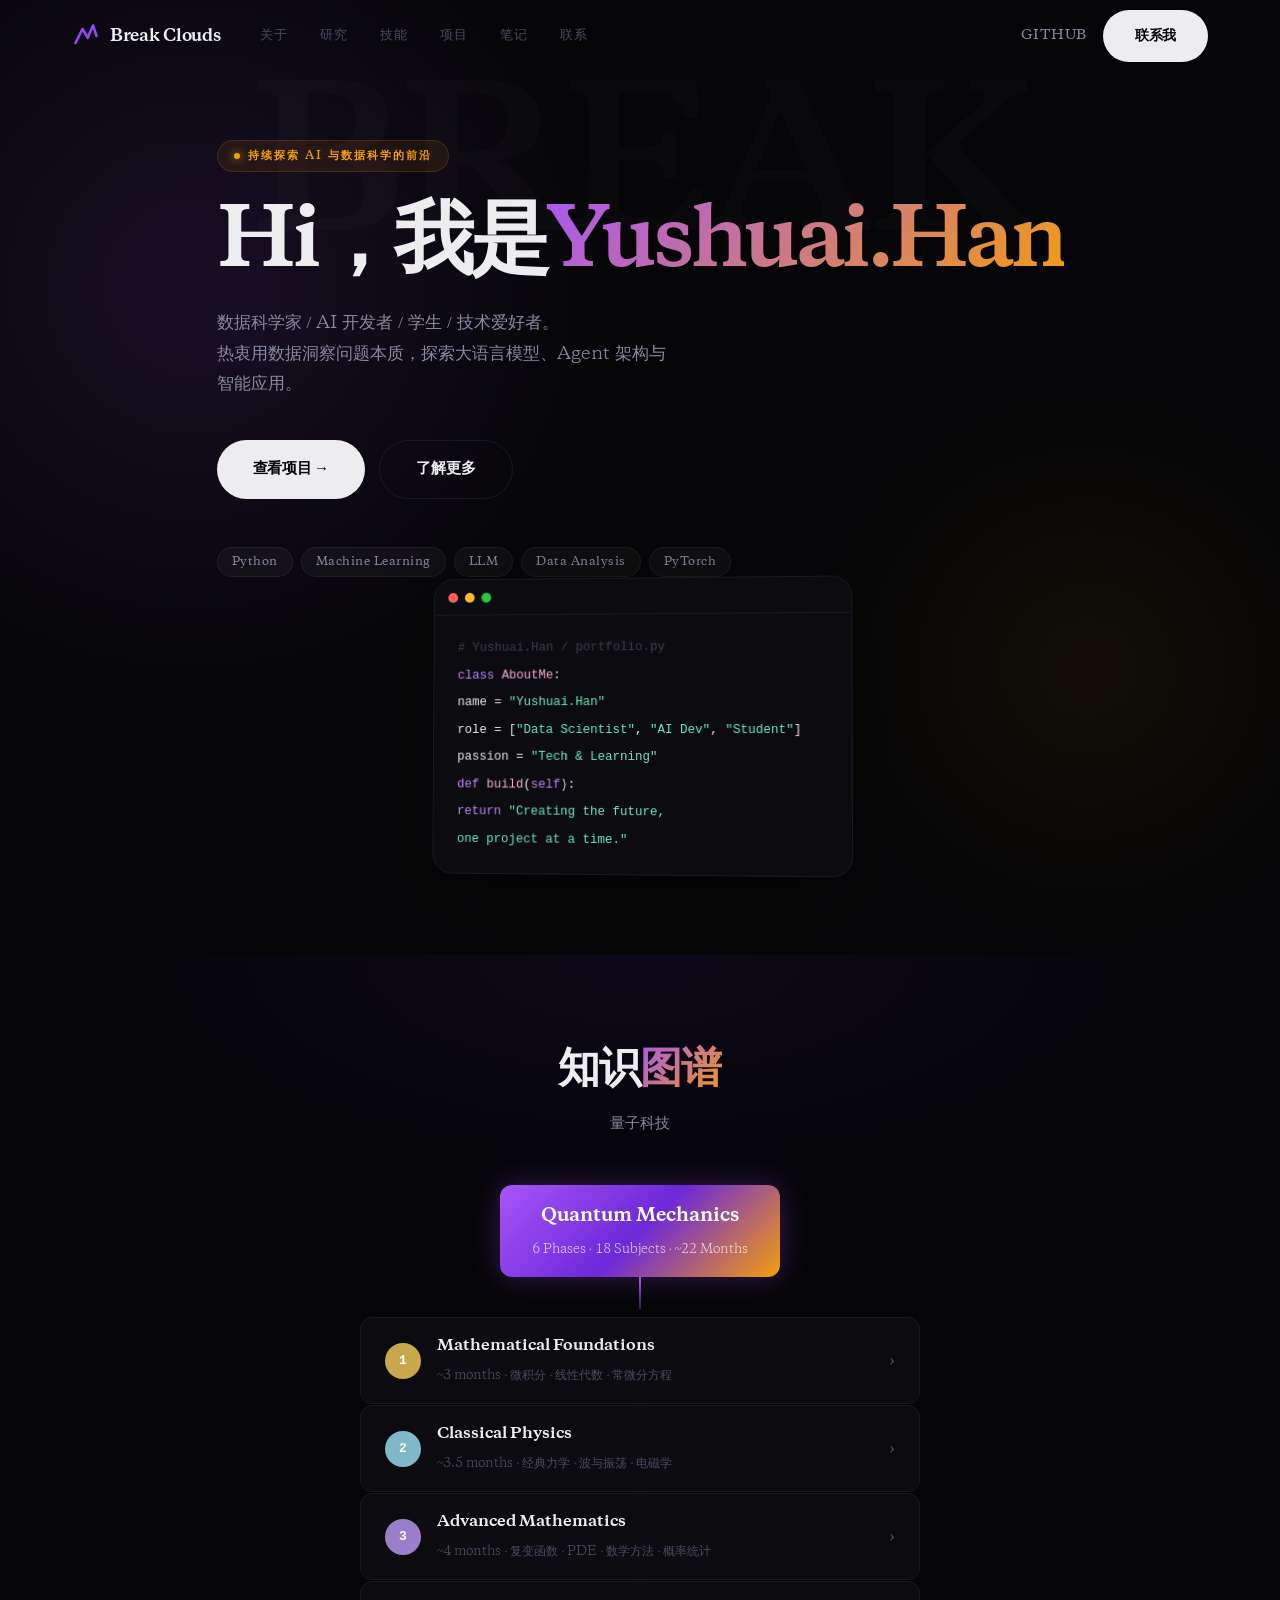
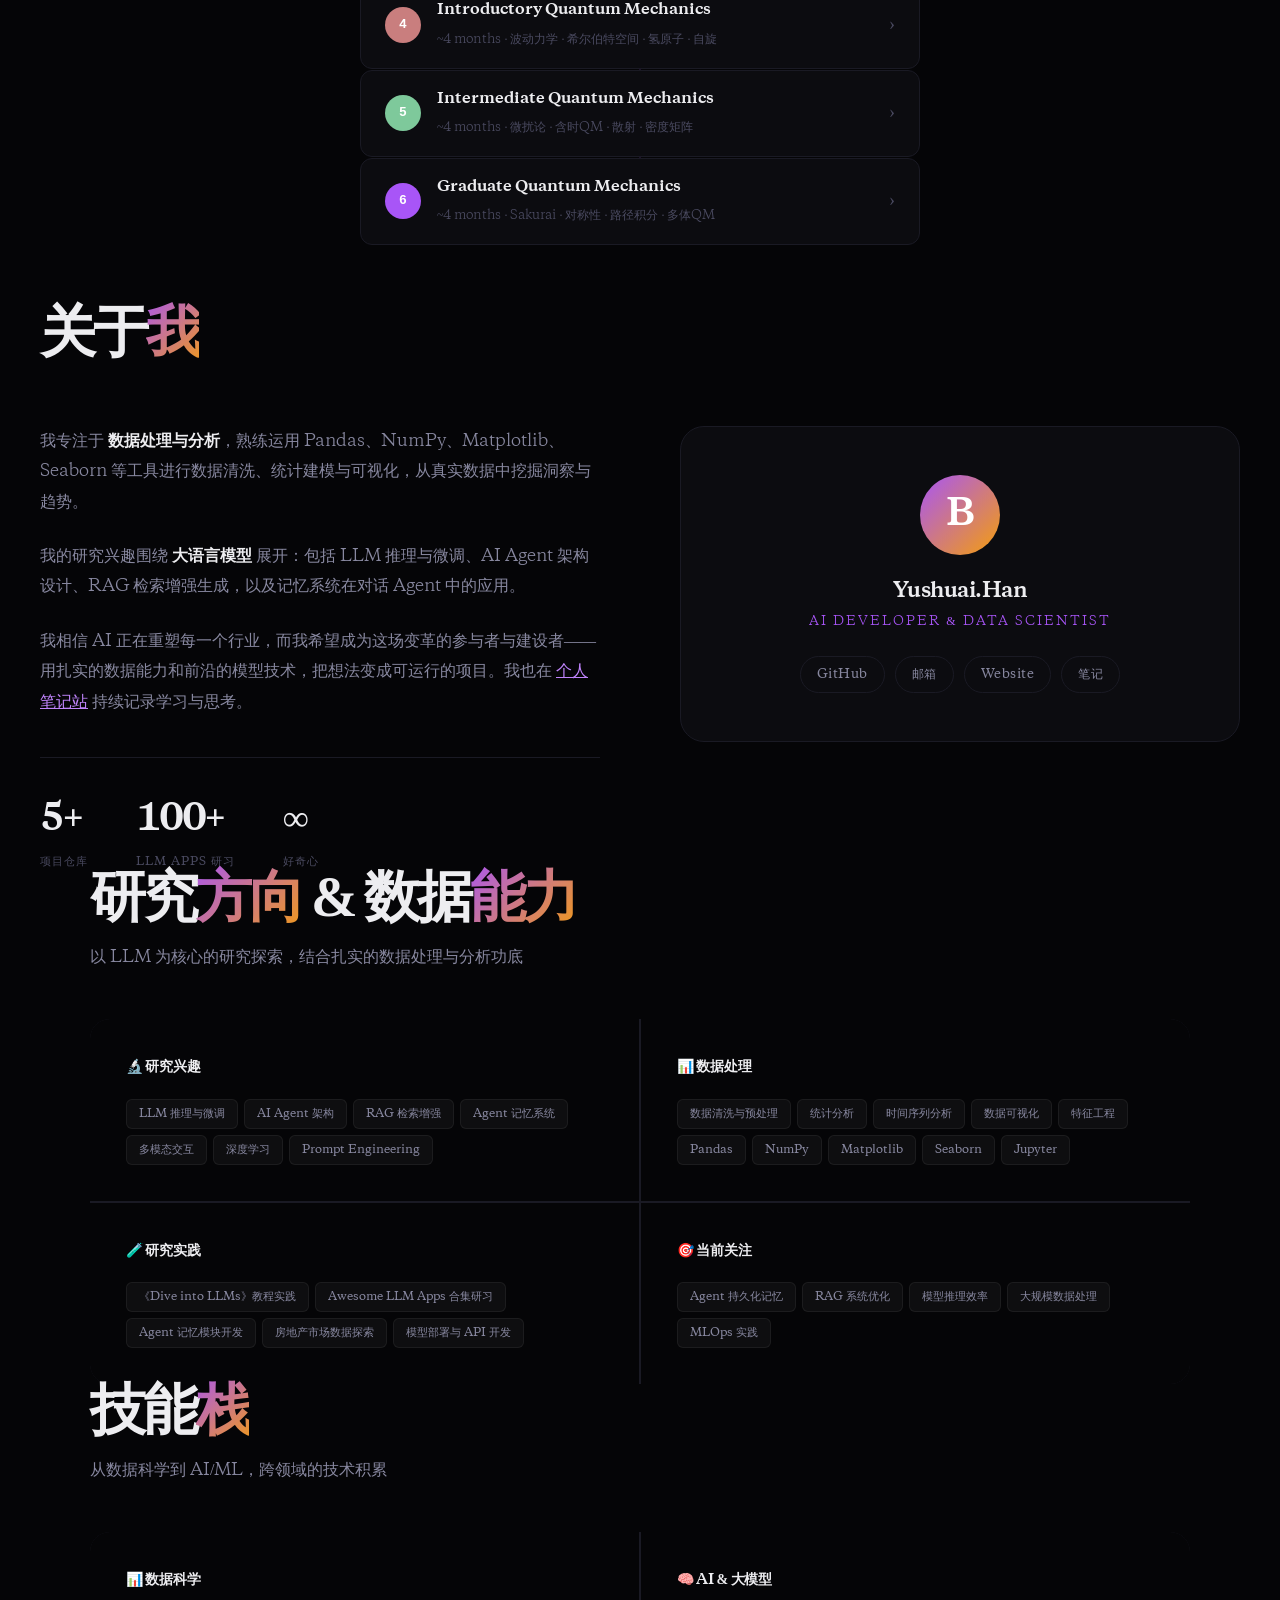
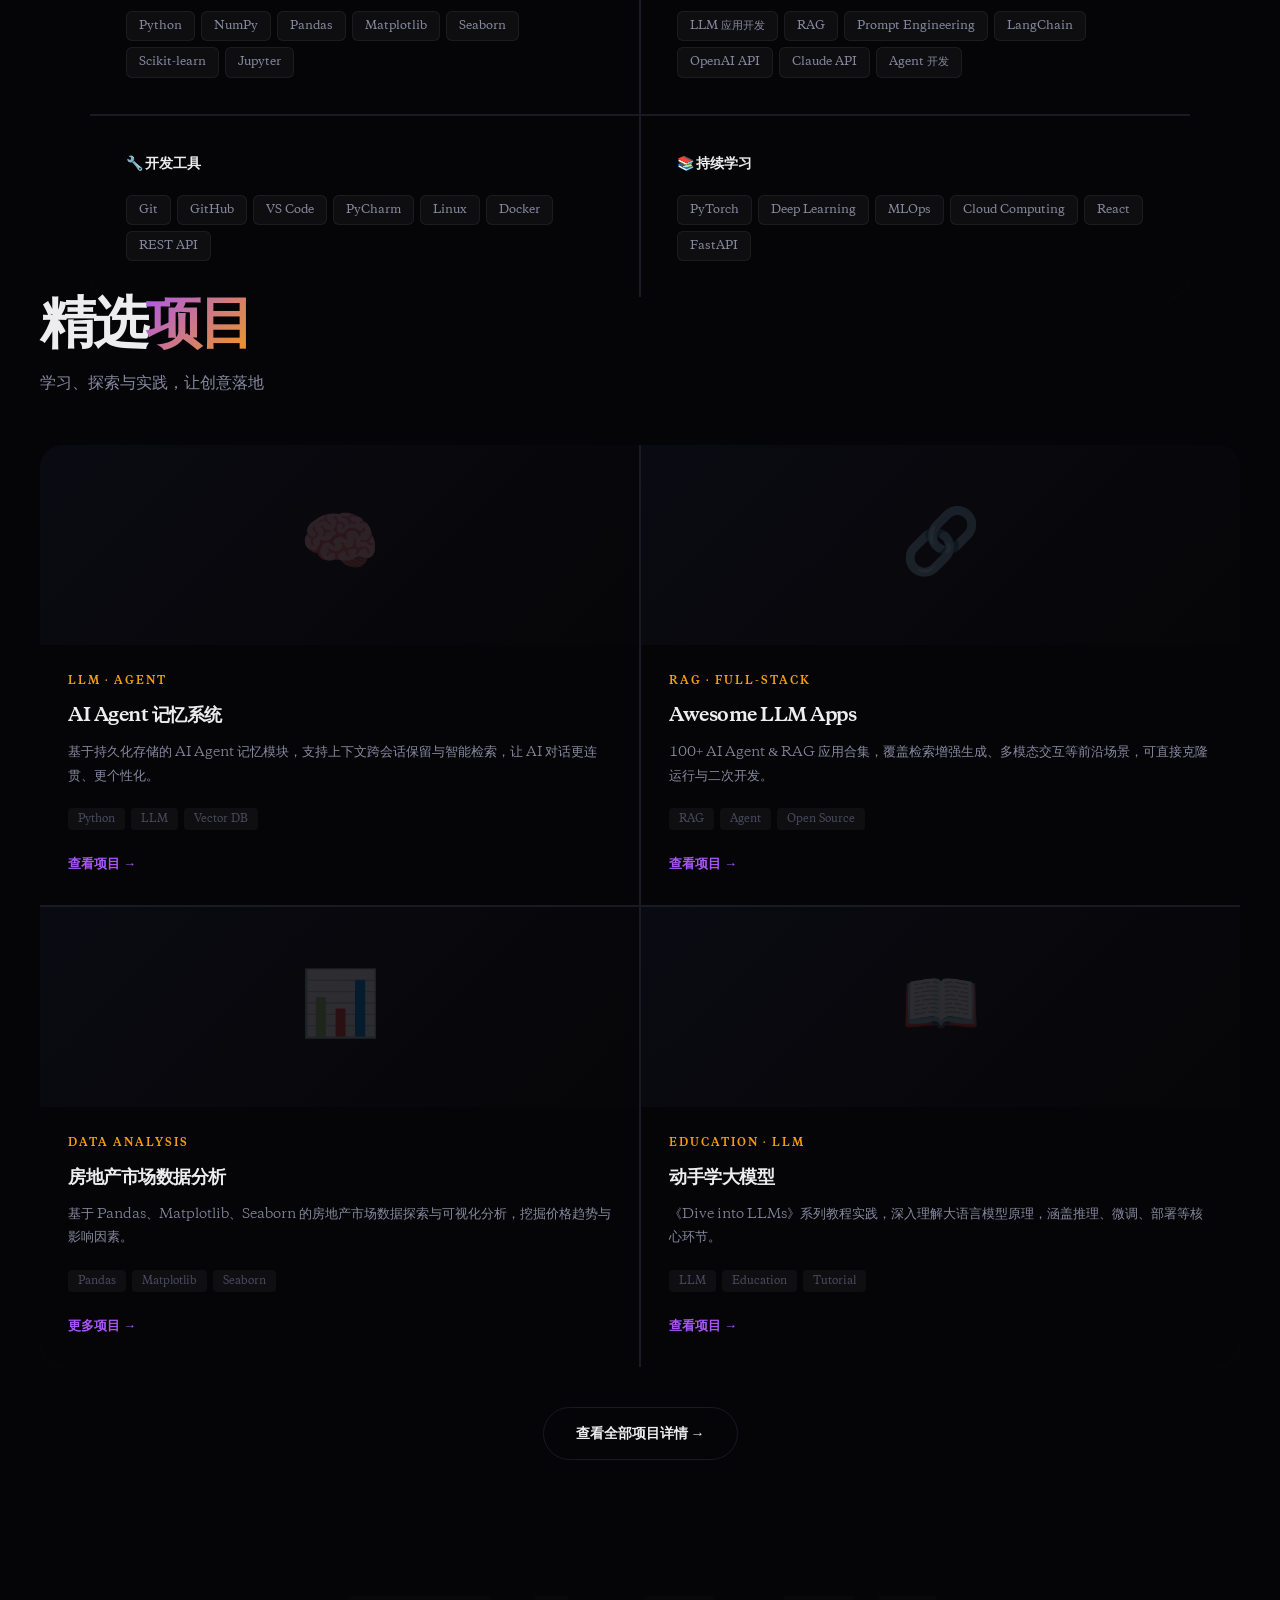
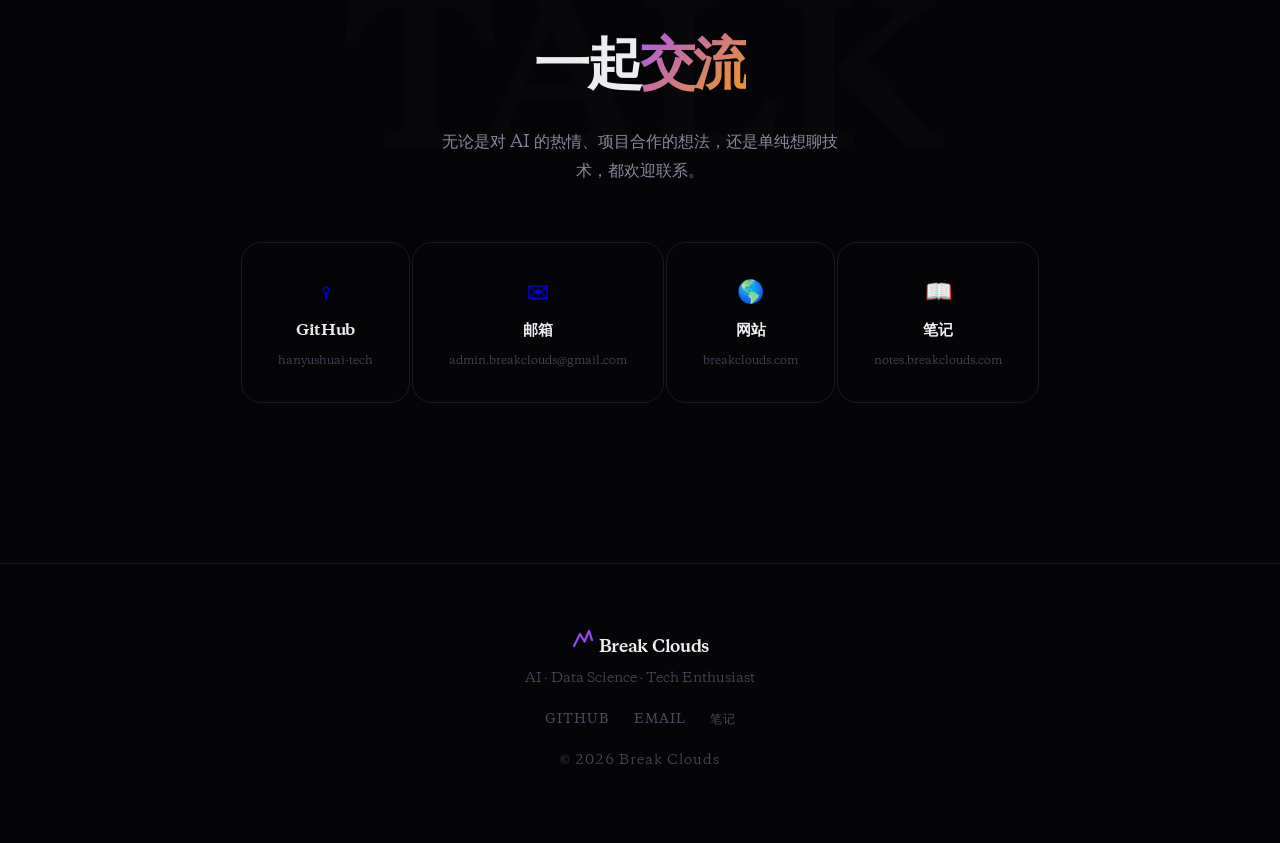
==== commit 2567cb3c: "更新联系邮箱为 admin.breakclouds@gmail.com" ====
--- a/index.html
+++ b/index.html
@@ -35,7 +35,7 @@
   ],
   "jobTitle": "AI Developer & Data Scientist",
   "description": "数据科学家 / AI 开发者 / 学生 / 技术爱好者",
-  "email": "kings.land.no1@gmail.com",
+  "email": "admin.breakclouds@gmail.com",
   "knowsAbout": ["Artificial Intelligence", "Machine Learning", "Large Language Models", "Data Science", "Python", "RAG", "AI Agent"]
 }
 </script>
@@ -99,29 +99,28 @@
 
 <section class="hero">
   <div class="hero-bg"></div>
-  <div class="hero-row">
-    <div class="hero-content reveal">
-      <div class="hero-badge">
-        <span class="badge-dot"></span> AI · Data Science · Tech
-      </div>
-      <h1>Hi，我是<br><span class="line2">Yushuai.Han</span></h1>
-      <p class="hero-desc">数据科学家 / AI 开发者 / 技术探索者。热衷用数据洞察问题本质，探索大语言模型、Agent 架构与智能应用。</p>
-      <div class="hero-btns">
-        <a href="projects.html" class="btn-primary btn-lg">查看项目</a>
-        <a href="#about" class="btn-outline btn-lg">了解更多</a>
-      </div>
-      <div class="hero-tags">
-        <span class="tag">Python</span>
-        <span class="tag">Machine Learning</span>
-        <span class="tag">LLM</span>
-        <span class="tag">Data Analysis</span>
-        <span class="tag">PyTorch</span>
-      </div>
-    </div>
-    <div class="hero-preview reveal reveal-delay-2">
-      <div class="preview-window">
-        <div class="preview-bar"><span></span><span></span><span></span></div>
-        <div class="preview-code">
+  <div class="hero-content reveal">
+    <div class="hero-badge">
+      <span class="badge-dot"></span> 持续探索 AI 与数据科学的前沿
+    </div>
+    <h1>Hi，我是<span class="gradient-text">Yushuai.Han</span></h1>
+    <p class="hero-desc">数据科学家 / AI 开发者 / 学生 / 技术爱好者。<br>热衷用数据洞察问题本质，探索大语言模型、Agent 架构与智能应用。</p>
+    <div class="hero-btns">
+      <a href="projects.html" class="btn-primary btn-lg">查看项目 →</a>
+      <a href="#about" class="btn-outline btn-lg">了解更多</a>
+    </div>
+    <div class="hero-tags">
+      <span class="tag">Python</span>
+      <span class="tag">Machine Learning</span>
+      <span class="tag">LLM</span>
+      <span class="tag">Data Analysis</span>
+      <span class="tag">PyTorch</span>
+    </div>
+  </div>
+  <div class="hero-preview reveal">
+    <div class="preview-window">
+      <div class="preview-bar"><span></span><span></span><span></span></div>
+      <div class="preview-code">
 <span class="line"><span class="comment"># Yushuai.Han / portfolio.py</span></span>
 <span class="line"></span>
 <span class="line"><span class="keyword">class</span> <span class="fn">AboutMe</span>:</span>
@@ -132,19 +131,10 @@
 <span class="line">    <span class="keyword">def</span> <span class="fn">build</span>(<span class="keyword">self</span>):</span>
 <span class="line">        <span class="keyword">return</span> <span class="string">"Creating the future, </span></span>
 <span class="line"><span class="string">                one project at a time."</span></span>
-        </div>
       </div>
     </div>
   </div>
 </section>
-
-<!-- Marquee Banner -->
-<div class="marquee">
-  <div class="marquee-track">
-    <span class="marquee-item">Python <span class="dot"></span> Machine Learning <span class="dot"></span> LLM <span class="dot"></span> RAG <span class="dot"></span> AI Agent <span class="dot"></span> Data Science <span class="dot"></span> PyTorch <span class="dot"></span> Prompt Engineering</span>
-    <span class="marquee-item">Python <span class="dot"></span> Machine Learning <span class="dot"></span> LLM <span class="dot"></span> RAG <span class="dot"></span> AI Agent <span class="dot"></span> Data Science <span class="dot"></span> PyTorch <span class="dot"></span> Prompt Engineering</span>
-  </div>
-</div>
 
 <!-- ===== Knowledge Graph Tree ===== -->
 <style>
@@ -763,8 +753,8 @@
 }
 </script>
 
-<section class="section-pad about" id="about">
-  <h2 class="section-title reveal">关于<span class="gradient-text">我</span></h2>
+<section class="about reveal" id="about">
+  <h2 class="section-title">关于<span class="gradient-text">我</span></h2>
   <div class="about-grid">
     <div class="about-text">
       <p>我专注于 <strong>数据处理与分析</strong>，熟练运用 Pandas、NumPy、Matplotlib、Seaborn 等工具进行数据清洗、统计建模与可视化，从真实数据中挖掘洞察与趋势。</p>
@@ -782,7 +772,7 @@
       <p class="about-role">AI Developer & Data Scientist</p>
       <div class="about-links">
         <a href="https://github.com/hanyushuai-tech" target="_blank" rel="noopener">GitHub</a>
-        <a href="mailto:kings.land.no1@gmail.com">邮箱</a>
+        <a href="mailto:admin.breakclouds@gmail.com">邮箱</a>
         <a href="https://breakclouds.com">Website</a>
         <a href="https://notes.breakclouds.com" target="_blank" rel="noopener">笔记</a>
       </div>
@@ -790,9 +780,9 @@
   </div>
 </section>
 
-<section class="section-pad skills" id="research">
-  <h2 class="section-title reveal">研究<span class="gradient-text">方向</span><br>&amp; 数据<span class="gradient-text">能力</span></h2>
-  <p class="section-desc reveal reveal-delay-1">以 LLM 为核心的研究探索，结合扎实的数据处理与分析功底</p>
+<section class="skills reveal" id="research">
+  <h2 class="section-title">研究<span class="gradient-text">方向</span> &amp; 数据<span class="gradient-text">能力</span></h2>
+  <p class="section-desc">以 LLM 为核心的研究探索，结合扎实的数据处理与分析功底</p>
   <div class="skill-cats">
     <div class="skill-cat">
       <h3>🔬 研究兴趣</h3>
@@ -821,9 +811,9 @@
   </div>
 </section>
 
-<section class="section-pad skills" id="skills">
-  <h2 class="section-title reveal">技能<span class="gradient-text">栈</span></h2>
-  <p class="section-desc reveal reveal-delay-1">从数据科学到 AI/ML，跨领域的技术积累</p>
+<section class="skills reveal" id="skills">
+  <h2 class="section-title">技能<span class="gradient-text">栈</span></h2>
+  <p class="section-desc">从数据科学到 AI/ML，跨领域的技术积累</p>
   <div class="skill-cats">
     <div class="skill-cat">
       <h3>&#128202; 数据科学</h3>
@@ -852,9 +842,9 @@
   </div>
 </section>
 
-<section class="section-pad projects" id="projects">
-  <h2 class="section-title reveal">精选<span class="gradient-text">项目</span></h2>
-  <p class="section-desc reveal reveal-delay-1">学习、探索与实践，让创意落地</p>
+<section class="projects reveal" id="projects">
+  <h2 class="section-title">精选<span class="gradient-text">项目</span></h2>
+  <p class="section-desc">学习、探索与实践，让创意落地</p>
   <div class="project-grid">
 
     <div class="project-card">
@@ -864,7 +854,7 @@
         <h3>AI Agent 记忆系统</h3>
         <p>基于持久化存储的 AI Agent 记忆模块，支持上下文跨会话保留与智能检索，让 AI 对话更连贯、更个性化。</p>
         <div class="project-tech"><span>Python</span><span>LLM</span><span>Vector DB</span></div>
-        <a href="https://github.com/hanyushuai-tech/agentmemory" target="_blank" rel="noopener" class="project-link">查看项目 <svg viewBox="0 0 24 24" fill="none" stroke="currentColor" stroke-width="2.5" stroke-linecap="round" stroke-linejoin="round"><path d="M5 12h14"/><path d="m12 5 7 7-7 7"/></svg></a>
+        <a href="https://github.com/hanyushuai-tech/agentmemory" target="_blank" rel="noopener" class="project-link">查看项目 →</a>
       </div>
     </div>
 
@@ -875,7 +865,7 @@
         <h3>Awesome LLM Apps</h3>
         <p>100+ AI Agent & RAG 应用合集，覆盖检索增强生成、多模态交互等前沿场景，可直接克隆运行与二次开发。</p>
         <div class="project-tech"><span>RAG</span><span>Agent</span><span>Open Source</span></div>
-        <a href="https://github.com/hanyushuai-tech/awesome-llm-apps" target="_blank" rel="noopener" class="project-link">查看项目 <svg viewBox="0 0 24 24" fill="none" stroke="currentColor" stroke-width="2.5" stroke-linecap="round" stroke-linejoin="round"><path d="M5 12h14"/><path d="m12 5 7 7-7 7"/></svg></a>
+        <a href="https://github.com/hanyushuai-tech/awesome-llm-apps" target="_blank" rel="noopener" class="project-link">查看项目 →</a>
       </div>
     </div>
 
@@ -886,7 +876,7 @@
         <h3>房地产市场数据分析</h3>
         <p>基于 Pandas、Matplotlib、Seaborn 的房地产市场数据探索与可视化分析，挖掘价格趋势与影响因素。</p>
         <div class="project-tech"><span>Pandas</span><span>Matplotlib</span><span>Seaborn</span></div>
-        <a href="https://github.com/hanyushuai-tech" target="_blank" rel="noopener" class="project-link">更多项目 <svg viewBox="0 0 24 24" fill="none" stroke="currentColor" stroke-width="2.5" stroke-linecap="round" stroke-linejoin="round"><path d="M5 12h14"/><path d="m12 5 7 7-7 7"/></svg></a>
+        <a href="https://github.com/hanyushuai-tech" target="_blank" rel="noopener" class="project-link">更多项目 →</a>
       </div>
     </div>
 
@@ -897,18 +887,19 @@
         <h3>动手学大模型</h3>
         <p>《Dive into LLMs》系列教程实践，深入理解大语言模型原理，涵盖推理、微调、部署等核心环节。</p>
         <div class="project-tech"><span>LLM</span><span>Education</span><span>Tutorial</span></div>
-        <a href="https://github.com/hanyushuai-tech/dive-into-llms" target="_blank" rel="noopener" class="project-link">查看项目 <svg viewBox="0 0 24 24" fill="none" stroke="currentColor" stroke-width="2.5" stroke-linecap="round" stroke-linejoin="round"><path d="M5 12h14"/><path d="m12 5 7 7-7 7"/></svg></a>
-      </div>
-    </div>
-
-  </div>
-  <div style="text-align:center;margin-top:48px;">
-    <a href="projects.html" class="btn-outline">查看全部项目详情</a>
+        <a href="https://github.com/hanyushuai-tech/dive-into-llms" target="_blank" rel="noopener" class="project-link">查看项目 →</a>
+      </div>
+    </div>
+
+  </div>
+  <div style="text-align:center;margin-top:40px;">
+    <a href="projects.html" class="btn-outline">查看全部项目详情 →</a>
   </div>
 </section>
 
-<section class="section-pad-lg contact" id="contact">
-  <div class="cta-content reveal">
+<section class="contact reveal" id="contact">
+  <div class="cta-bg"></div>
+  <div class="cta-content">
     <h2>一起<span class="gradient-text">交流</span></h2>
     <p>无论是对 AI 的热情、项目合作的想法，还是单纯想聊技术，都欢迎联系。</p>
     <div class="contact-links">
@@ -917,10 +908,10 @@
         <span>GitHub</span>
         <small>hanyushuai-tech</small>
       </a>
-      <a href="mailto:kings.land.no1@gmail.com" class="contact-link-item" id="emailLink">
+      <a href="mailto:admin.breakclouds@gmail.com" class="contact-link-item" id="emailLink">
         <span class="contact-icon">&#9993;</span>
         <span>邮箱</span>
-        <small class="email-text">kings.land.no1@gmail.com</small>
+        <small class="email-text">admin.breakclouds@gmail.com</small>
       </a>
       <a href="https://breakclouds.com" class="contact-link-item">
         <span class="contact-icon">&#127758;</span>
@@ -948,7 +939,7 @@
     <p>AI · Data Science · Tech Enthusiast</p>
     <div class="footer-social">
       <a href="https://github.com/hanyushuai-tech" target="_blank" rel="noopener">GitHub</a>
-      <a href="mailto:kings.land.no1@gmail.com">Email</a>
+      <a href="mailto:admin.breakclouds@gmail.com">Email</a>
       <a href="https://notes.breakclouds.com" target="_blank" rel="noopener">笔记</a>
     </div>
     <p class="footer-copy">&copy; 2026 Break Clouds</p>
@@ -967,7 +958,6 @@
   var hamburger = document.getElementById('hamburger');
   var overlay = document.getElementById('mobileOverlay');
   var body = document.body;
-  var navbar = document.getElementById('navbar');
   var overlayLinks = overlay.querySelectorAll('.mobile-nav-link, .mobile-cta');
 
   function openMenu() {
@@ -992,18 +982,6 @@
     if (e.target === overlay) closeMenu();
   });
 
-  // ── Nav Scroll State ────────────────────────────
-  var lastScroll = 0;
-  window.addEventListener('scroll', function() {
-    var st = window.scrollY;
-    if (st > 40) {
-      navbar.classList.add('scrolled');
-    } else {
-      navbar.classList.remove('scrolled');
-    }
-    lastScroll = st;
-  }, { passive: true });
-
   // ── Scroll-to-Top Button ────────────────────────
   var scrollBtn = document.getElementById('scrollTop');
   window.addEventListener('scroll', function() {
@@ -1012,24 +990,26 @@
     } else {
       scrollBtn.classList.remove('visible');
     }
-  }, { passive: true });
+  });
   scrollBtn.addEventListener('click', function() {
     window.scrollTo({ top: 0, behavior: 'smooth' });
   });
 
-  // ── Scroll Reveal (staggered) ───────────────────
+  // ── Scroll Reveal ───────────────────────────────
   var revealEls = document.querySelectorAll('.reveal');
+  var observer;
   if ('IntersectionObserver' in window) {
-    var observer = new IntersectionObserver(function(entries) {
+    observer = new IntersectionObserver(function(entries) {
       entries.forEach(function(entry) {
         if (entry.isIntersecting) {
           entry.target.classList.add('revealed');
           observer.unobserve(entry.target);
         }
       });
-    }, { threshold: 0.1, rootMargin: '0px 0px -60px 0px' });
+    }, { threshold: 0.15, rootMargin: '0px 0px -40px 0px' });
     revealEls.forEach(function(el) { observer.observe(el); });
   } else {
+    // Fallback for old browsers
     revealEls.forEach(function(el) { el.classList.add('revealed'); });
   }
 })();
--- a/style.css
+++ b/style.css
@@ -34,6 +34,10 @@
   --text-muted: #4a4a60;
   --ease: cubic-bezier(0.16, 1, 0.3, 1);
   --ease-spring: cubic-bezier(0.34, 1.56, 0.64, 1);
+  --gradient-1: linear-gradient(135deg, var(--purple) 0%, #6d28d9 50%, var(--amber) 100%);
+  --purple-light: #c084fc;
+  --radius: 12px;
+  --radius-lg: 16px;
 }
 
 html { scroll-behavior: smooth; font-size: 16px; }
